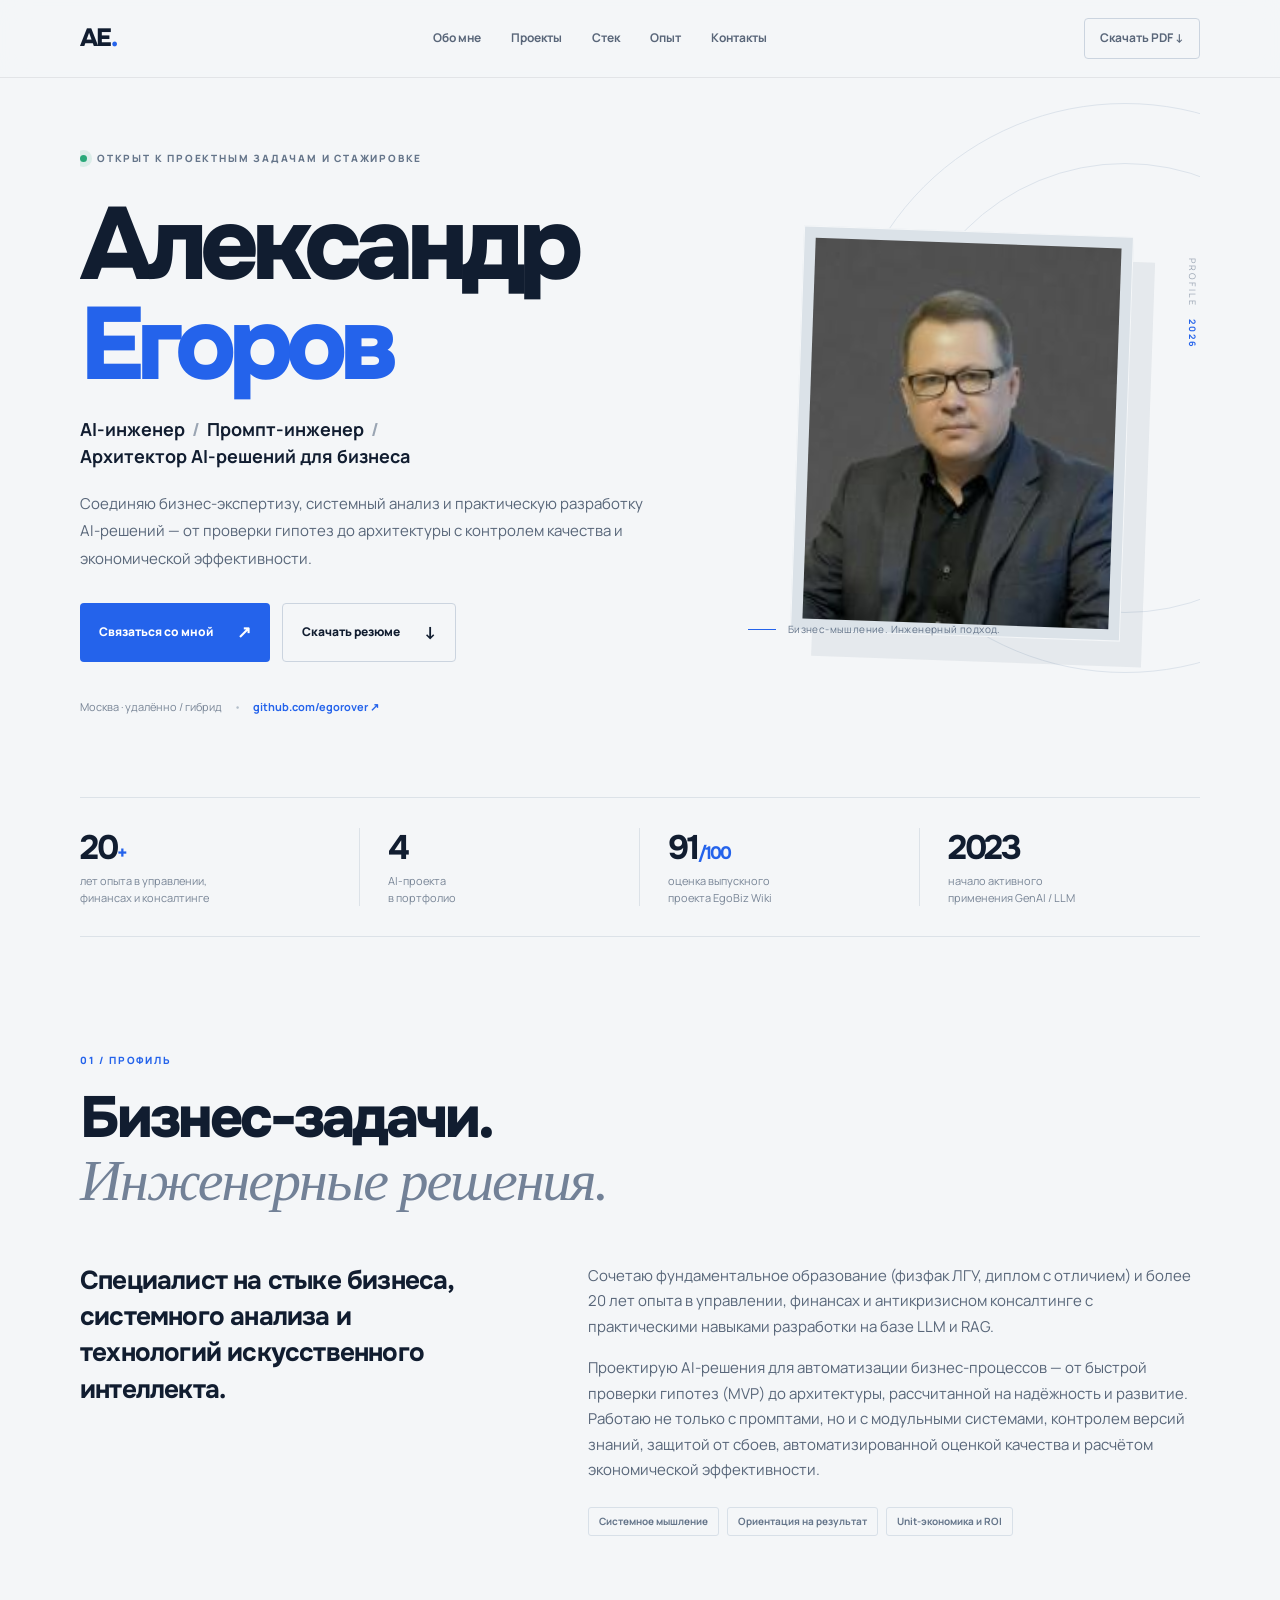
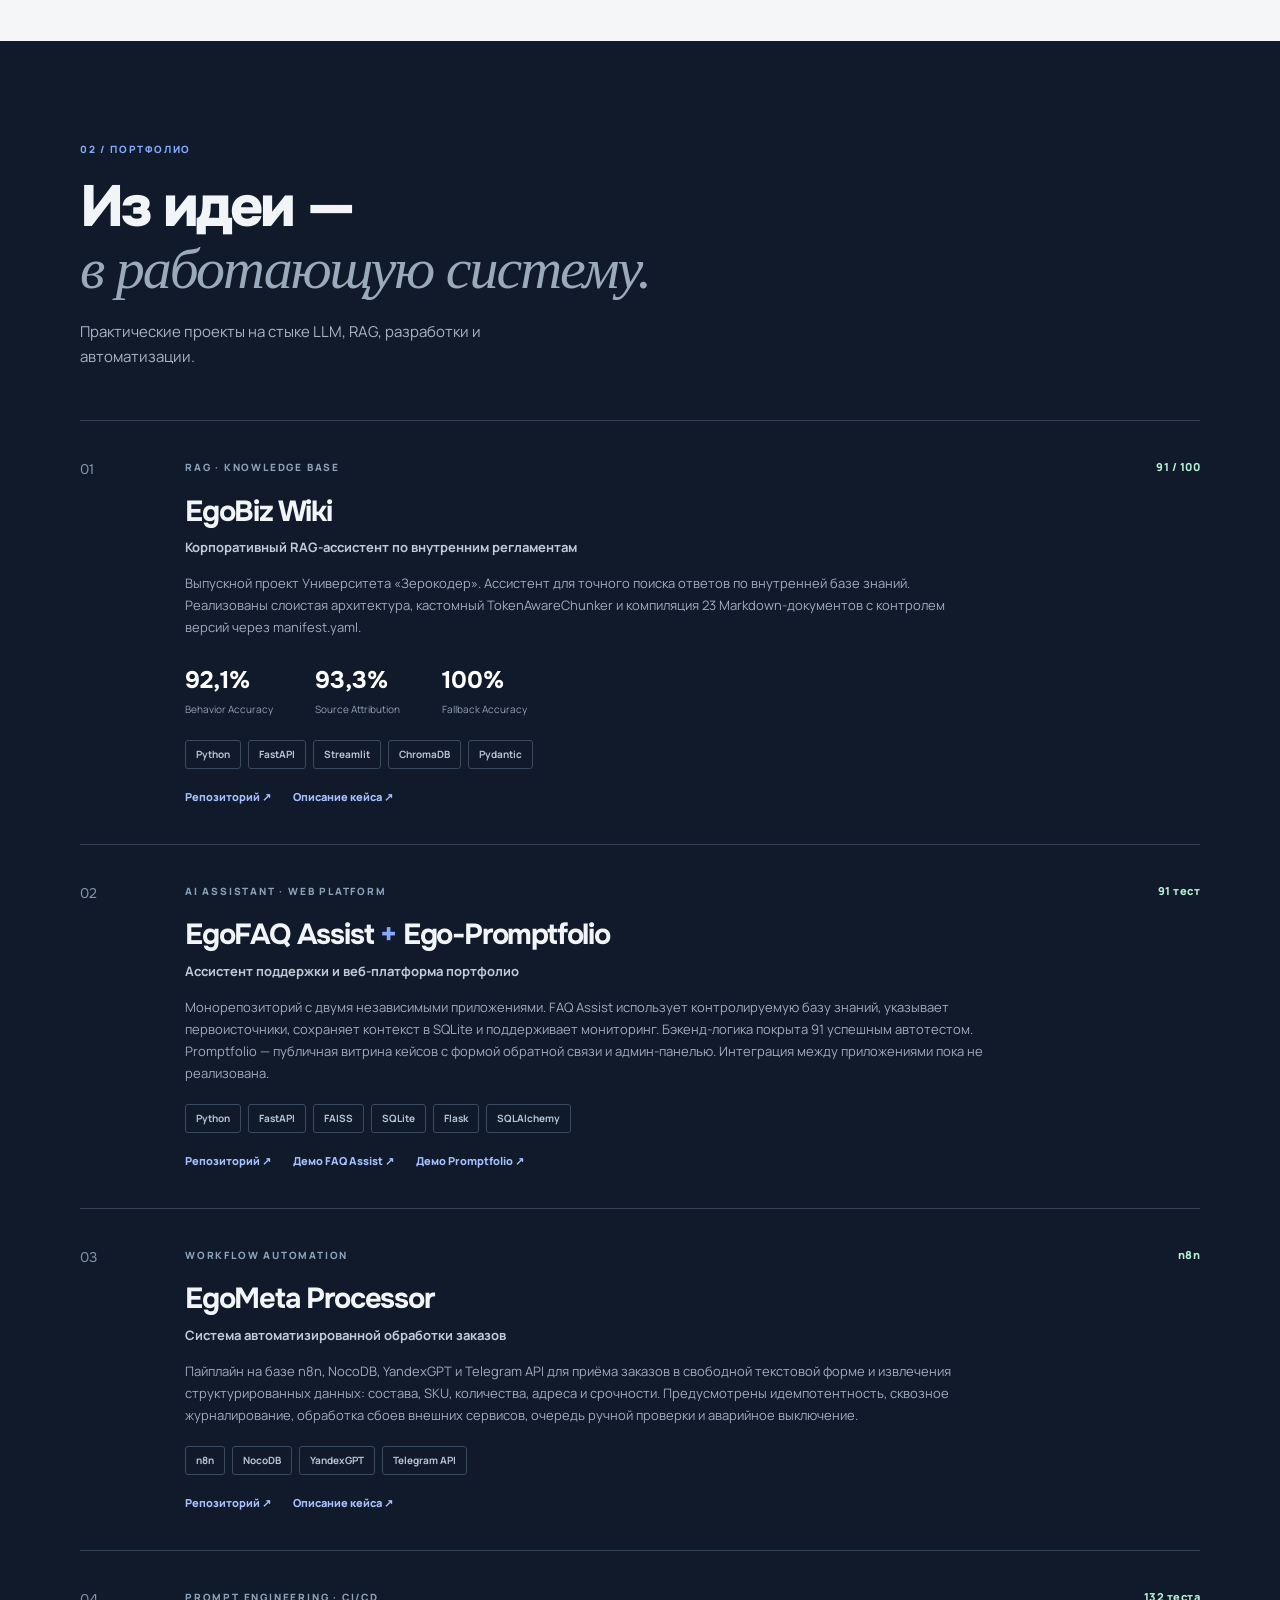
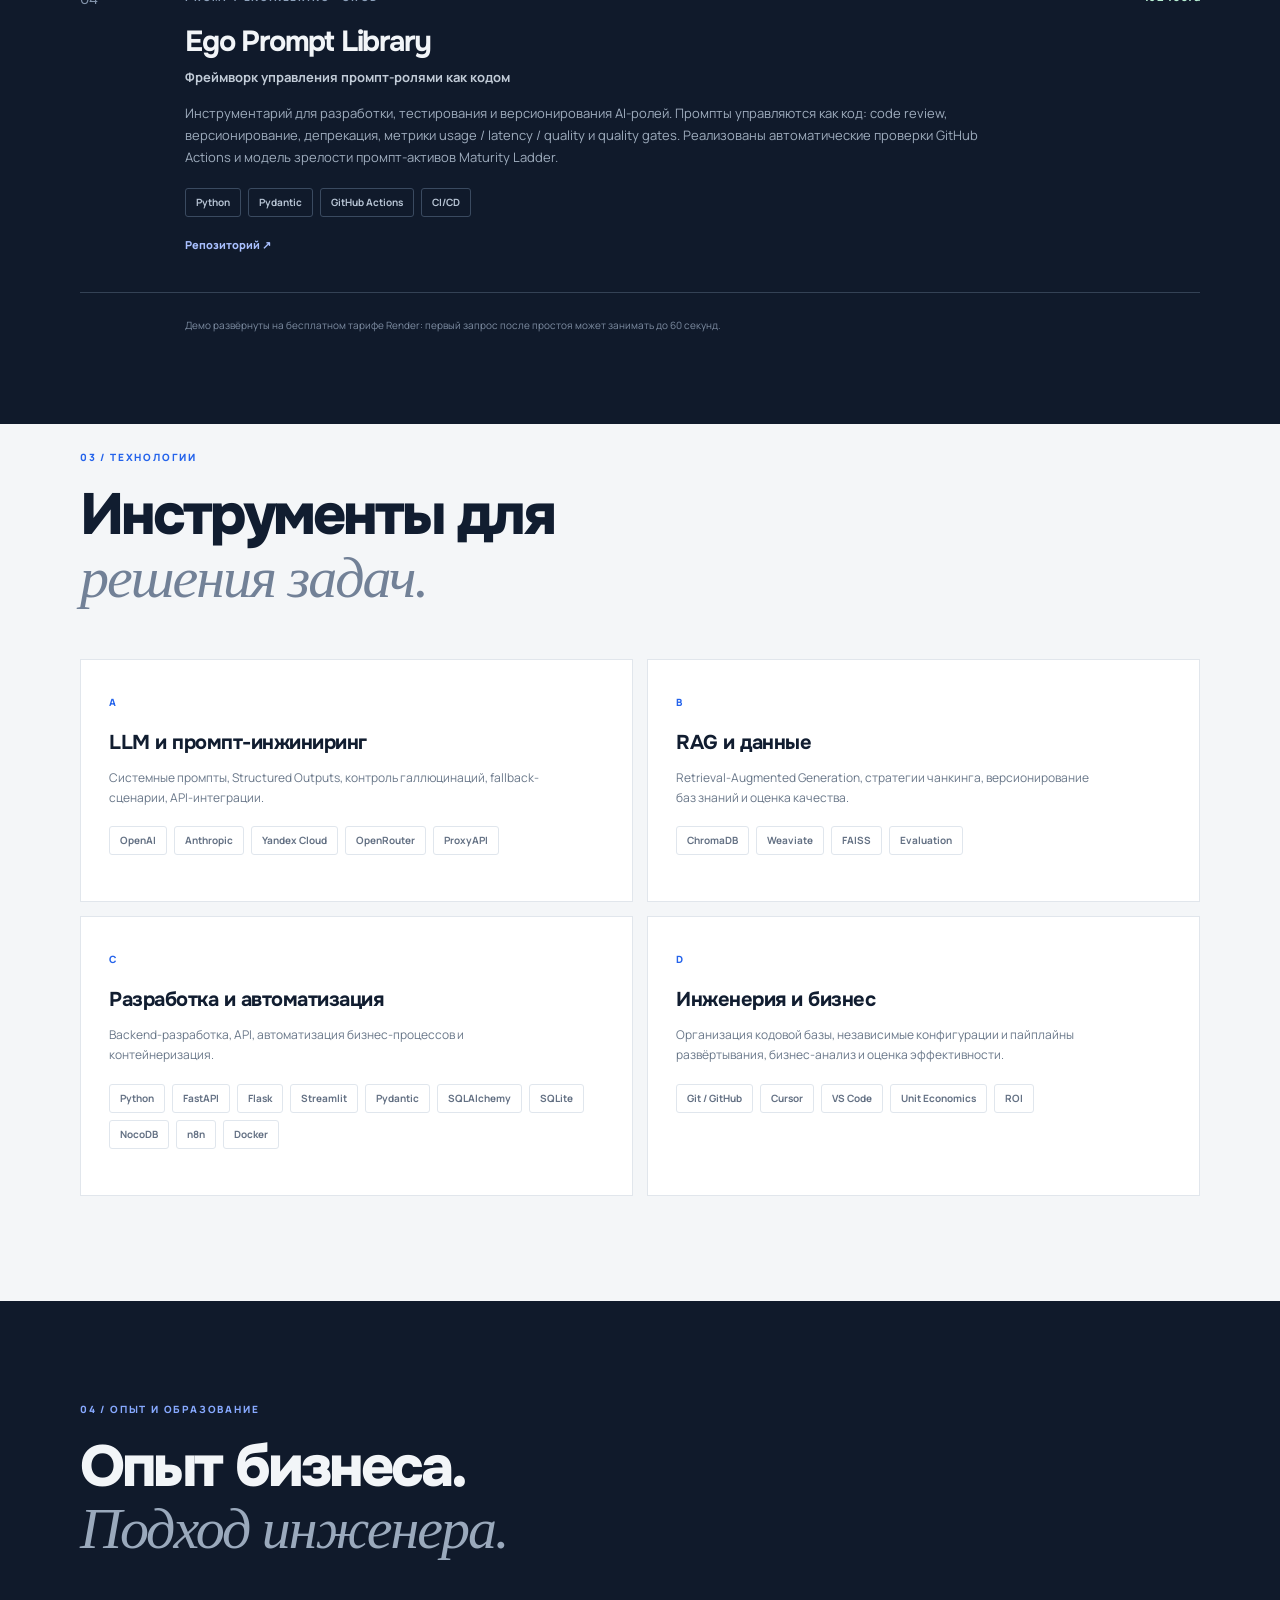
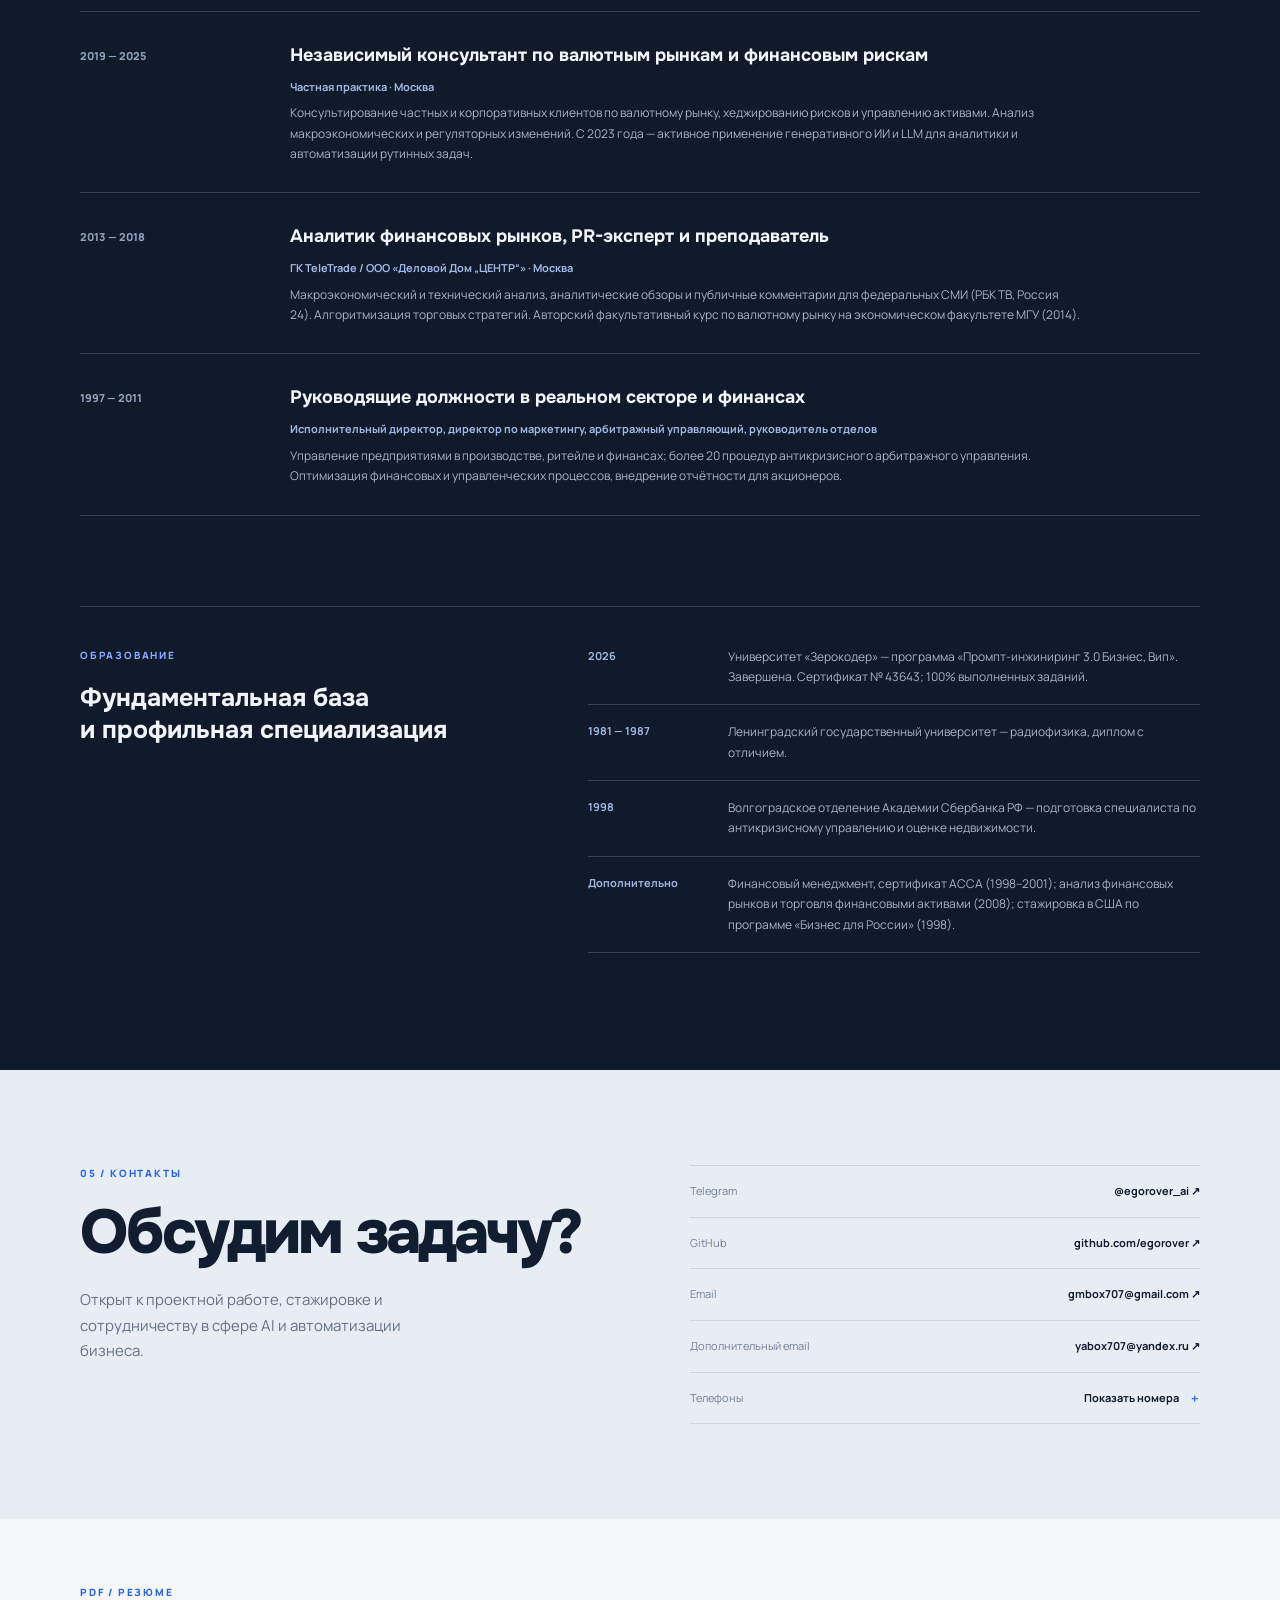
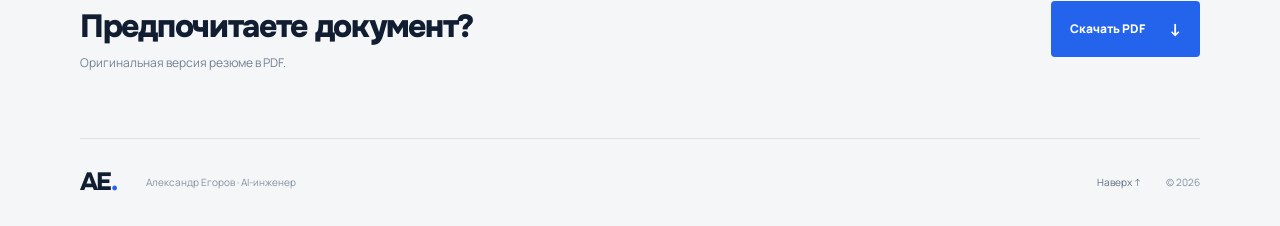
==== index.html @ 9dafd668 "Add personal resume website" ====
<!doctype html>
<html lang="ru">
<head>
  <meta charset="utf-8">
  <meta name="viewport" content="width=device-width, initial-scale=1">
  <meta name="theme-color" content="#101a2b">
  <meta name="description" content="Александр Егоров — AI-инженер, промпт-инженер и архитектор AI-решений для бизнеса. LLM, RAG, Python, автоматизация бизнес-процессов.">
  <meta property="og:type" content="website">
  <meta property="og:title" content="Александр Егоров — AI-инженер">
  <meta property="og:description" content="AI-инженерия на стыке бизнеса, системного анализа и технологий ИИ. Проекты, опыт, технологии и контакты.">
  <meta property="og:image" content="assets/portrait.jpg">
  <title>Александр Егоров — AI-инженер</title>
  <link rel="preconnect" href="https://fonts.googleapis.com">
  <link rel="preconnect" href="https://fonts.gstatic.com" crossorigin>
  <link href="https://fonts.googleapis.com/css2?family=Manrope:wght@400;500;600;700;800&family=Onest:wght@400;500;600;700;800&display=swap" rel="stylesheet">
  <link rel="stylesheet" href="styles.css">
</head>
<body>
  <header class="topbar">
    <a class="brand" href="#top" aria-label="На главную">AE<span>.</span></a>
    <nav aria-label="Основная навигация">
      <a href="#about">Обо мне</a><a href="#projects">Проекты</a><a href="#skills">Стек</a><a href="#experience">Опыт</a><a href="#contacts">Контакты</a>
    </nav>
    <a class="nav-cta" href="resume.pdf" download>Скачать PDF <span aria-hidden="true">↓</span></a>
  </header>

  <main id="top">
    <section class="hero section-wrap">
      <div class="hero-copy">
        <div class="eyebrow"><span class="status-dot"></span> Открыт к проектным задачам и стажировке</div>
        <h1>Александр<br><span>Егоров</span></h1>
        <p class="hero-role">AI-инженер <i>/</i> Промпт-инженер <i>/</i><br class="desktop-break"> Архитектор AI-решений для бизнеса</p>
        <p class="hero-intro">Соединяю бизнес-экспертизу, системный анализ и практическую разработку AI-решений — от проверки гипотез до архитектуры с контролем качества и экономической эффективности.</p>
        <div class="hero-actions">
          <a class="button button-primary" href="#contacts">Связаться со мной <span>↗</span></a>
          <a class="button button-ghost" href="resume.pdf" download>Скачать резюме <span>↓</span></a>
        </div>
        <div class="hero-meta"><span>Москва · удалённо / гибрид</span><span class="meta-sep">•</span><a href="https://github.com/egorover" target="_blank" rel="noopener noreferrer">github.com/egorover ↗</a></div>
      </div>
      <div class="hero-visual">
        <div class="portrait-frame"><img src="assets/portrait.jpg" alt="Фотография Александра Егорова"></div>
        <div class="portrait-caption"><span class="caption-line"></span><span>Бизнес-мышление. Инженерный подход.</span></div>
        <div class="visual-index">PROFILE <b>2026</b></div>
      </div>
      <div class="hero-orbit orbit-one"></div><div class="hero-orbit orbit-two"></div>
    </section>

    <section class="metrics section-wrap" aria-label="Ключевые факты">
      <div><strong>20<span>+</span></strong><small>лет опыта в управлении,<br>финансах и консалтинге</small></div>
      <div><strong>4</strong><small>AI-проекта<br>в портфолио</small></div>
      <div><strong>91<span>/100</span></strong><small>оценка выпускного<br>проекта EgoBiz Wiki</small></div>
      <div><strong>2023</strong><small>начало активного<br>применения GenAI / LLM</small></div>
    </section>

    <section class="content-section section-wrap" id="about">
      <div class="section-heading"><span class="section-kicker">01 / ПРОФИЛЬ</span><h2>Бизнес-задачи.<br><em>Инженерные решения.</em></h2></div>
      <div class="about-grid">
        <p class="about-lead">Специалист на стыке бизнеса, системного анализа и технологий искусственного интеллекта.</p>
        <div class="about-text">
          <p>Сочетаю фундаментальное образование (физфак ЛГУ, диплом с отличием) и более 20 лет опыта в управлении, финансах и антикризисном консалтинге с практическими навыками разработки на базе LLM и RAG.</p>
          <p>Проектирую AI-решения для автоматизации бизнес-процессов — от быстрой проверки гипотез (MVP) до архитектуры, рассчитанной на надёжность и развитие. Работаю не только с промптами, но и с модульными системами, контролем версий знаний, защитой от сбоев, автоматизированной оценкой качества и расчётом экономической эффективности.</p>
          <div class="about-tags"><span>Системное мышление</span><span>Ориентация на результат</span><span>Unit-экономика и ROI</span></div>
        </div>
      </div>
    </section>

    <section class="content-section projects-section" id="projects">
      <div class="section-wrap">
        <div class="section-heading"><span class="section-kicker">02 / ПОРТФОЛИО</span><h2>Из идеи —<br><em>в работающую систему.</em></h2><p class="heading-note">Практические проекты на стыке LLM, RAG, разработки и автоматизации.</p></div>
        <div class="project-list">
          <article class="project-card">
            <div class="project-number">01</div><div class="project-main">
              <div class="project-topline"><span class="project-type">RAG · KNOWLEDGE BASE</span><span class="project-score">91 / 100</span></div>
              <h3>EgoBiz Wiki</h3><p class="project-subtitle">Корпоративный RAG-ассистент по внутренним регламентам</p>
              <p>Выпускной проект Университета «Зерокодер». Ассистент для точного поиска ответов по внутренней базе знаний. Реализованы слоистая архитектура, кастомный TokenAwareChunker и компиляция 23 Markdown-документов с контролем версий через manifest.yaml.</p>
              <div class="project-results"><div><b>92,1%</b><small>Behavior Accuracy</small></div><div><b>93,3%</b><small>Source Attribution</small></div><div><b>100%</b><small>Fallback Accuracy</small></div></div>
              <div class="chips"><span>Python</span><span>FastAPI</span><span>Streamlit</span><span>ChromaDB</span><span>Pydantic</span></div>
              <div class="project-links"><a href="https://github.com/egorover/ego-biz-wiki" target="_blank" rel="noopener noreferrer">Репозиторий ↗</a><a href="https://ego-promptfolio.onrender.com/cases/ego-biz-wiki" target="_blank" rel="noopener noreferrer">Описание кейса ↗</a></div>
            </div>
          </article>

          <article class="project-card">
            <div class="project-number">02</div><div class="project-main">
              <div class="project-topline"><span class="project-type">AI ASSISTANT · WEB PLATFORM</span><span class="project-score">91 тест</span></div>
              <h3>EgoFAQ Assist <span class="plus">+</span> Ego-Promptfolio</h3><p class="project-subtitle">Ассистент поддержки и веб-платформа портфолио</p>
              <p>Монорепозиторий с двумя независимыми приложениями. FAQ Assist использует контролируемую базу знаний, указывает первоисточники, сохраняет контекст в SQLite и поддерживает мониторинг. Бэкенд-логика покрыта 91 успешным автотестом. Promptfolio — публичная витрина кейсов с формой обратной связи и админ-панелью. Интеграция между приложениями пока не реализована.</p>
              <div class="chips"><span>Python</span><span>FastAPI</span><span>FAISS</span><span>SQLite</span><span>Flask</span><span>SQLAlchemy</span></div>
              <div class="project-links"><a href="https://github.com/egorover/ego-faq-assist" target="_blank" rel="noopener noreferrer">Репозиторий ↗</a><a href="https://ego-faq-assist.onrender.com" target="_blank" rel="noopener noreferrer">Демо FAQ Assist ↗</a><a href="https://ego-promptfolio.onrender.com" target="_blank" rel="noopener noreferrer">Демо Promptfolio ↗</a></div>
            </div>
          </article>

          <article class="project-card">
            <div class="project-number">03</div><div class="project-main">
              <div class="project-topline"><span class="project-type">WORKFLOW AUTOMATION</span><span class="project-score">n8n</span></div>
              <h3>EgoMeta Processor</h3><p class="project-subtitle">Система автоматизированной обработки заказов</p>
              <p>Пайплайн на базе n8n, NocoDB, YandexGPT и Telegram API для приёма заказов в свободной текстовой форме и извлечения структурированных данных: состава, SKU, количества, адреса и срочности. Предусмотрены идемпотентность, сквозное журналирование, обработка сбоев внешних сервисов, очередь ручной проверки и аварийное выключение.</p>
              <div class="chips"><span>n8n</span><span>NocoDB</span><span>YandexGPT</span><span>Telegram API</span></div>
              <div class="project-links"><a href="https://github.com/egorover/ego-meta-processor" target="_blank" rel="noopener noreferrer">Репозиторий ↗</a><a href="https://ego-promptfolio.onrender.com/cases/ego-meta-processor" target="_blank" rel="noopener noreferrer">Описание кейса ↗</a></div>
            </div>
          </article>

          <article class="project-card">
            <div class="project-number">04</div><div class="project-main">
              <div class="project-topline"><span class="project-type">PROMPT ENGINEERING · CI/CD</span><span class="project-score">132 теста</span></div>
              <h3>Ego Prompt Library</h3><p class="project-subtitle">Фреймворк управления промпт-ролями как кодом</p>
              <p>Инструментарий для разработки, тестирования и версионирования AI-ролей. Промпты управляются как код: code review, версионирование, депрекация, метрики usage / latency / quality и quality gates. Реализованы автоматические проверки GitHub Actions и модель зрелости промпт-активов Maturity Ladder.</p>
              <div class="chips"><span>Python</span><span>Pydantic</span><span>GitHub Actions</span><span>CI/CD</span></div>
              <div class="project-links"><a href="https://github.com/egorover/ego-prompt-library" target="_blank" rel="noopener noreferrer">Репозиторий ↗</a></div>
            </div>
          </article>
        </div>
        <p class="project-footnote">Демо развёрнуты на бесплатном тарифе Render: первый запрос после простоя может занимать до 60 секунд.</p>
      </div>
    </section>

    <section class="content-section section-wrap" id="skills">
      <div class="section-heading"><span class="section-kicker">03 / ТЕХНОЛОГИИ</span><h2>Инструменты для<br><em>решения задач.</em></h2></div>
      <div class="skills-grid">
        <div class="skill-card"><span class="skill-index">A</span><h3>LLM и промпт-инжиниринг</h3><p>Системные промпты, Structured Outputs, контроль галлюцинаций, fallback-сценарии, API-интеграции.</p><div class="chips"><span>OpenAI</span><span>Anthropic</span><span>Yandex Cloud</span><span>OpenRouter</span><span>ProxyAPI</span></div></div>
        <div class="skill-card"><span class="skill-index">B</span><h3>RAG и данные</h3><p>Retrieval-Augmented Generation, стратегии чанкинга, версионирование баз знаний и оценка качества.</p><div class="chips"><span>ChromaDB</span><span>Weaviate</span><span>FAISS</span><span>Evaluation</span></div></div>
        <div class="skill-card"><span class="skill-index">C</span><h3>Разработка и автоматизация</h3><p>Backend-разработка, API, автоматизация бизнес-процессов и контейнеризация.</p><div class="chips"><span>Python</span><span>FastAPI</span><span>Flask</span><span>Streamlit</span><span>Pydantic</span><span>SQLAlchemy</span><span>SQLite</span><span>NocoDB</span><span>n8n</span><span>Docker</span></div></div>
        <div class="skill-card"><span class="skill-index">D</span><h3>Инженерия и бизнес</h3><p>Организация кодовой базы, независимые конфигурации и пайплайны развёртывания, бизнес-анализ и оценка эффективности.</p><div class="chips"><span>Git / GitHub</span><span>Cursor</span><span>VS Code</span><span>Unit Economics</span><span>ROI</span></div></div>
      </div>
    </section>

    <section class="content-section experience-section" id="experience">
      <div class="section-wrap">
        <div class="section-heading"><span class="section-kicker">04 / ОПЫТ И ОБРАЗОВАНИЕ</span><h2>Опыт бизнеса.<br><em>Подход инженера.</em></h2></div>
        <div class="timeline">
          <article class="timeline-item"><div class="timeline-date">2019 — 2025</div><div><h3>Независимый консультант по валютным рынкам и финансовым рискам</h3><p class="timeline-org">Частная практика · Москва</p><p>Консультирование частных и корпоративных клиентов по валютному рынку, хеджированию рисков и управлению активами. Анализ макроэкономических и регуляторных изменений. С 2023 года — активное применение генеративного ИИ и LLM для аналитики и автоматизации рутинных задач.</p></div></article>
          <article class="timeline-item"><div class="timeline-date">2013 — 2018</div><div><h3>Аналитик финансовых рынков, PR-эксперт и преподаватель</h3><p class="timeline-org">ГК TeleTrade / ООО «Деловой Дом „ЦЕНТР“» · Москва</p><p>Макроэкономический и технический анализ, аналитические обзоры и публичные комментарии для федеральных СМИ (РБК ТВ, Россия 24). Алгоритмизация торговых стратегий. Авторский факультативный курс по валютному рынку на экономическом факультете МГУ (2014).</p></div></article>
          <article class="timeline-item"><div class="timeline-date">1997 — 2011</div><div><h3>Руководящие должности в реальном секторе и финансах</h3><p class="timeline-org">Исполнительный директор, директор по маркетингу, арбитражный управляющий, руководитель отделов</p><p>Управление предприятиями в производстве, ритейле и финансах; более 20 процедур антикризисного арбитражного управления. Оптимизация финансовых и управленческих процессов, внедрение отчётности для акционеров.</p></div></article>
        </div>
        <div class="education">
          <div><span class="section-kicker">ОБРАЗОВАНИЕ</span><h3>Фундаментальная база<br>и профильная специализация</h3></div>
          <div class="education-list">
            <div><b>2026</b><p>Университет «Зерокодер» — программа «Промпт-инжиниринг 3.0 Бизнес, Вип». Завершена. Сертификат № 43643; 100% выполненных заданий.</p></div>
            <div><b>1981 — 1987</b><p>Ленинградский государственный университет — радиофизика, диплом с отличием.</p></div>
            <div><b>1998</b><p>Волгоградское отделение Академии Сбербанка РФ — подготовка специалиста по антикризисному управлению и оценке недвижимости.</p></div>
            <div><b>Дополнительно</b><p>Финансовый менеджмент, сертификат ACCA (1998–2001); анализ финансовых рынков и торговля финансовыми активами (2008); стажировка в США по программе «Бизнес для России» (1998).</p></div>
          </div>
        </div>
      </div>
    </section>

    <section class="contact-section" id="contacts">
      <div class="section-wrap contact-inner">
        <div><span class="section-kicker">05 / КОНТАКТЫ</span><h2>Обсудим задачу?</h2><p>Открыт к проектной работе, стажировке и сотрудничеству в сфере AI и автоматизации бизнеса.</p></div>
        <div class="contact-links">
          <a href="https://t.me/egorover_ai" target="_blank" rel="noopener noreferrer"><span>Telegram</span><b>@egorover_ai ↗</b></a>
          <a href="https://github.com/egorover" target="_blank" rel="noopener noreferrer"><span>GitHub</span><b>github.com/egorover ↗</b></a>
          <a href="mailto:gmbox707@gmail.com"><span>Email</span><b>gmbox707@gmail.com ↗</b></a>
          <a href="mailto:yabox707@yandex.ru"><span>Дополнительный email</span><b>yabox707@yandex.ru ↗</b></a>
          <details class="phone-details"><summary><span>Телефоны</span><b>Показать номера <i>＋</i></b></summary><div class="phone-numbers"><a href="tel:+79259890223">+7 (925) 989-0223</a><a href="tel:+79269890223">+7 (926) 989-0223</a></div></details>
        </div>
      </div>
    </section>

    <section class="download-band section-wrap">
      <div><span class="section-kicker">PDF / РЕЗЮМЕ</span><h2>Предпочитаете документ?</h2><p>Оригинальная версия резюме в PDF.</p></div>
      <a class="button button-primary" href="resume.pdf" download>Скачать PDF <span>↓</span></a>
    </section>
  </main>

  <footer class="footer section-wrap"><a class="brand" href="#top">AE<span>.</span></a><span>Александр Егоров · AI-инженер</span><a href="#top">Наверх ↑</a><small>© 2026</small></footer>
</body>
</html>
---- styles.css ----
@import url('https://fonts.googleapis.com/css2?family=Manrope:wght@400;500;600;700;800&family=Onest:wght@400;500;600;700;800&display=swap');
:root{--bg:#f4f6f8;--ink:#111d30;--muted:#647184;--line:#dce2e8;--blue:#2463eb;--navy:#101a2b;--white:#fff;--mint:#b8f0d4;--serif:Georgia,serif}
*{box-sizing:border-box}html{scroll-behavior:smooth;scroll-padding-top:90px}body{margin:0;background:var(--bg);color:var(--ink);font-family:Manrope,Arial,sans-serif;font-size:15px;line-height:1.7}a{color:inherit;text-decoration:none}.section-wrap{width:min(1120px,calc(100% - 64px));margin-inline:auto}
.topbar{height:78px;padding:0 max(32px,calc((100vw - 1120px)/2));display:flex;align-items:center;justify-content:space-between;background:rgba(244,246,248,.92);backdrop-filter:blur(14px);position:sticky;top:0;z-index:10;border-bottom:1px solid rgba(17,29,48,.08)}.brand{font-family:Onest,sans-serif;font-weight:800;font-size:25px;letter-spacing:-2px}.brand span{color:var(--blue)}nav{display:flex;gap:30px}nav a,.nav-cta{font-size:12px;font-weight:700;color:#596679}nav a:hover,.nav-cta:hover{color:var(--blue)}.nav-cta{border:1px solid #cbd4df;padding:9px 15px;border-radius:4px}
.hero{min-height:625px;display:grid;grid-template-columns:1.15fr .85fr;align-items:center;position:relative;overflow:hidden;padding-block:72px 80px}.hero-copy{position:relative;z-index:2}.eyebrow,.section-kicker,.project-type{font-size:10px;letter-spacing:1.8px;font-weight:800;color:#65758a}.eyebrow{display:flex;align-items:center;gap:10px;text-transform:uppercase}.status-dot{width:7px;height:7px;background:#28a879;border-radius:50%;box-shadow:0 0 0 5px rgba(40,168,121,.12)}h1{font-family:Onest,sans-serif;font-size:clamp(62px,8vw,104px);line-height:.98;letter-spacing:-7px;margin:28px 0 20px;font-weight:800}h1 span{color:var(--blue)}.hero-role{font-size:18px;font-weight:700;line-height:1.5;margin:0 0 20px}.hero-role i{font-style:normal;color:#9aa5b3;padding-inline:3px}.hero-intro{max-width:570px;color:#586679;font-size:15px;line-height:1.85}.hero-actions{display:flex;gap:12px;margin-top:30px}.button{display:inline-flex;align-items:center;justify-content:center;gap:24px;padding:14px 19px;font-size:12px;font-weight:800;border-radius:4px;transition:.2s}.button span{font-size:17px}.button-primary{background:var(--blue);color:#fff}.button-primary:hover{background:#174ecb;transform:translateY(-2px)}.button-ghost{border:1px solid #cbd4df}.button-ghost:hover{border-color:var(--blue);color:var(--blue)}.hero-meta{display:flex;gap:12px;align-items:center;margin-top:36px;color:#788596;font-size:11px}.hero-meta a{color:var(--blue);font-weight:700}.meta-sep{color:#b2bdc9}
.hero-visual{position:relative;display:flex;justify-content:center;align-items:center;min-height:440px}.portrait-frame{width:min(330px,75%);height:405px;background:#dbe2e8;padding:12px;position:relative;z-index:1;transform:rotate(2deg);box-shadow:22px 25px 0 rgba(28,55,90,.07)}.portrait-frame:before{content:"";position:absolute;inset:0;border:1px solid rgba(255,255,255,.7);pointer-events:none}.portrait-frame img{width:100%;height:100%;object-fit:cover;object-position:center 35%;filter:saturate(.82)}.portrait-caption{position:absolute;bottom:15px;left:5%;display:flex;align-items:center;gap:12px;color:#65758a;font-size:10px;letter-spacing:.4px;z-index:2}.caption-line{width:28px;height:1px;background:var(--blue)}.visual-index{position:absolute;right:0;top:45px;writing-mode:vertical-rl;font-size:9px;letter-spacing:2px;color:#9aa5b3}.visual-index b{color:var(--blue);margin-top:8px}.hero-orbit{position:absolute;border:1px solid #dce3eb;border-radius:50%;pointer-events:none}.orbit-one{width:570px;height:570px;right:-210px;top:25px}.orbit-two{width:450px;height:450px;right:-150px;top:85px}
.metrics{display:grid;grid-template-columns:repeat(4,1fr);border-top:1px solid var(--line);border-bottom:1px solid var(--line);padding:30px 0;margin-bottom:90px}.metrics>div{padding:0 28px;border-right:1px solid var(--line);display:flex;flex-direction:column;gap:5px}.metrics>div:first-child{padding-left:0}.metrics>div:last-child{border:0}.metrics strong{font-family:Onest,sans-serif;font-size:34px;line-height:1.2;letter-spacing:-2px}.metrics strong span{font-size:18px;color:var(--blue)}.metrics small{font-size:11px;color:#788596;line-height:1.5}
.content-section{padding:25px 0 105px}.section-heading{margin-bottom:50px}.section-kicker{display:block;color:var(--blue);margin-bottom:18px}.section-heading h2,.contact-inner h2,.download-band h2{font-family:Onest,sans-serif;font-size:clamp(36px,5vw,58px);line-height:1.08;letter-spacing:-3px;margin:0;font-weight:800}.section-heading h2 em{font-family:var(--serif);font-weight:400;color:#728197;letter-spacing:-2px}.about-grid{display:grid;grid-template-columns:.8fr 1.2fr;gap:100px}.about-lead{font-family:Onest,sans-serif;font-size:26px;line-height:1.4;letter-spacing:-.8px;margin:0;font-weight:700}.about-text{color:#586679}.about-text p{margin:0 0 16px}.about-tags{display:flex;flex-wrap:wrap;gap:8px;margin-top:24px}.about-tags span,.chips span{border:1px solid #d8e0e8;padding:5px 10px;border-radius:3px;font-size:10px;font-weight:700;color:#65758a}
.projects-section,.experience-section{background:var(--navy);color:#f2f5f8}.projects-section{padding:100px 0 90px}.projects-section .section-kicker,.experience-section .section-kicker{color:#87a9ff}.projects-section .section-heading h2 em,.experience-section .section-heading h2 em{color:#9aa9bc}.heading-note{color:#a8b4c3;max-width:420px;margin-top:18px}.project-list{border-top:1px solid #344255}.project-card{display:grid;grid-template-columns:75px 1fr;gap:30px;padding:37px 0;border-bottom:1px solid #344255}.project-number{font-family:Onest,sans-serif;font-size:14px;color:#8293aa}.project-topline{display:flex;justify-content:space-between;align-items:center;gap:15px}.project-type{color:#8da1bb}.project-score{font-size:11px;color:var(--mint);font-weight:800;letter-spacing:.5px}.project-card h3{font-family:Onest,sans-serif;font-size:29px;letter-spacing:-1.2px;margin:10px 0 0}.plus{color:#86a9ff}.project-subtitle{color:#c1cbd7!important;font-weight:700;margin:0 0 14px!important}.project-main>p{color:#9eacbd;max-width:800px;font-size:13px;margin:0 0 20px}.project-results{display:flex;gap:42px;margin:22px 0}.project-results div{display:flex;flex-direction:column}.project-results b{font-family:Onest,sans-serif;font-size:24px;color:#fff}.project-results small{font-size:10px;color:#91a0b3}.chips{display:flex;flex-wrap:wrap;gap:7px;margin:18px 0}.chips span{border-color:#3a4a60;color:#b7c4d4}.project-links{display:flex;flex-wrap:wrap;gap:22px;margin-top:19px}.project-links a{font-size:11px;color:#a9c0ff;font-weight:800}.project-links a:hover{color:#fff}.project-footnote{font-size:10px;color:#7e8da2;margin:24px 0 0 105px}
.skills-grid{display:grid;grid-template-columns:repeat(2,1fr);gap:14px}.skill-card{background:#fff;border:1px solid #e1e6ec;padding:28px;min-height:220px;position:relative}.skill-index{font-size:10px;font-weight:800;color:var(--blue);letter-spacing:1px}.skill-card h3{font-family:Onest,sans-serif;font-size:20px;margin:12px 0 8px;letter-spacing:-.5px}.skill-card p{font-size:12px;color:#697789;max-width:430px;margin:0}.skill-card .chips span{border-color:#e0e6ed;color:#647184}
.experience-section{padding:100px 0}.timeline{border-top:1px solid #344255}.timeline-item{display:grid;grid-template-columns:170px 1fr;gap:40px;padding:28px 0;border-bottom:1px solid #344255}.timeline-date{font-size:11px;color:#8da1bb;font-weight:800;padding-top:7px}.timeline-item h3{font-family:Onest,sans-serif;font-size:18px;margin:0 0 3px}.timeline-org{color:#9fb7e6!important;font-size:11px!important;font-weight:700}.timeline-item p{font-size:12px;color:#a8b4c3;margin:7px 0 0;max-width:790px}.education{display:grid;grid-template-columns:.8fr 1.2fr;gap:100px;margin-top:90px;padding-top:40px;border-top:1px solid #344255}.education h3{font-family:Onest,sans-serif;font-size:25px;line-height:1.3;margin:0}.education-list>div{display:grid;grid-template-columns:120px 1fr;gap:20px;padding:0 0 17px;margin-bottom:17px;border-bottom:1px solid #344255}.education-list b{font-size:11px;color:#9fb7e6}.education-list p{font-size:12px;color:#a8b4c3;margin:0}
.contact-section{background:#e8edf3;padding:95px 0}.contact-inner{display:grid;grid-template-columns:1fr 1fr;gap:100px}.contact-inner h2{font-size:clamp(40px,5vw,62px)}.contact-inner>div:first-child>p{color:#647184;max-width:380px;margin-top:20px}.contact-links{border-top:1px solid #cbd4df}.contact-links>a,.phone-details summary{display:flex;justify-content:space-between;gap:20px;padding:16px 0;border-bottom:1px solid #cbd4df;font-size:11px}.contact-links>a span,.phone-details summary span{color:#728095}.contact-links>a b,.phone-details summary b{font-size:11px}.contact-links>a:hover b{color:var(--blue)}.phone-details summary{cursor:pointer;list-style:none}.phone-details summary::-webkit-details-marker{display:none}.phone-details summary i{font-style:normal;color:var(--blue);margin-left:8px}.phone-numbers{display:flex;gap:24px;padding:12px 0;border-bottom:1px solid #cbd4df}.phone-numbers a{font-size:12px;font-weight:700;color:var(--blue)}
.download-band{display:flex;align-items:center;justify-content:space-between;padding-block:65px}.download-band h2{font-size:32px;letter-spacing:-1.3px}.download-band p{font-size:12px;color:#728095;margin:8px 0 0}.download-band .section-kicker{margin-bottom:9px}
.footer{border-top:1px solid var(--line);display:flex;align-items:center;gap:25px;padding-block:22px;color:#8490a0;font-size:10px}.footer .brand{color:var(--ink);margin-right:5px}.footer>a:last-of-type{margin-left:auto;color:#5f6d80}.footer small{font-size:10px}
@media(max-width:800px){.section-wrap{width:min(100% - 40px,620px)}.topbar{height:66px;padding-inline:20px}nav{gap:14px}nav a{font-size:10px}.nav-cta{font-size:10px;padding:7px 10px}.hero{grid-template-columns:1fr .7fr;min-height:560px;padding-block:55px}.portrait-frame{height:300px;width:85%}.hero-visual{min-height:360px}.hero-meta{flex-wrap:wrap}.about-grid,.education{gap:40px}.metrics>div{padding-inline:16px}.metrics strong{font-size:29px}.contact-inner{gap:40px}}
@media(max-width:600px){body{font-size:14px}.section-wrap{width:calc(100% - 36px)}.topbar{padding-inline:18px}.topbar nav{display:none}.nav-cta{margin-left:auto}.hero{display:flex;flex-direction:column-reverse;align-items:stretch;padding-block:30px 55px;gap:28px}.hero-visual{min-height:260px;justify-content:flex-start;padding-left:12%}.portrait-frame{height:245px;width:205px}.portrait-caption{bottom:0;left:12%}.visual-index{right:12%;top:15px}.hero-orbit{right:-360px;top:-50px}.hero-copy h1{font-size:68px;letter-spacing:-5px;margin:20px 0}.hero-role{font-size:15px}.hero-intro{font-size:13px}.hero-actions{flex-wrap:wrap}.button{padding:12px 14px;gap:15px}.hero-meta{font-size:10px;margin-top:25px}.metrics{grid-template-columns:repeat(2,1fr);row-gap:24px;margin-bottom:65px;padding:24px 0}.metrics>div{padding-inline:14px;border-right:0}.metrics>div:nth-child(odd){padding-left:0;border-right:1px solid var(--line)}.metrics>div:nth-child(even){padding-left:20px}.metrics strong{font-size:30px}.content-section{padding-bottom:70px}.section-heading{margin-bottom:35px}.section-heading h2{font-size:42px;letter-spacing:-2px}.about-grid,.contact-inner,.education{grid-template-columns:1fr;gap:25px}.about-lead{font-size:22px}.projects-section,.experience-section{padding:70px 0}.project-card{grid-template-columns:32px 1fr;gap:12px;padding:28px 0}.project-card h3{font-size:24px}.project-results{gap:18px}.project-results b{font-size:20px}.project-results small{font-size:9px}.project-footnote{margin-left:44px}.skills-grid{grid-template-columns:1fr}.skill-card{min-height:0;padding:22px}.timeline-item{grid-template-columns:1fr;gap:8px;padding:22px 0}.timeline-date{padding:0}.education{margin-top:60px;padding-top:30px}.education-list>div{grid-template-columns:90px 1fr;gap:12px}.contact-section{padding:70px 0}.contact-inner h2{font-size:44px}.contact-links>a,.phone-details summary{font-size:10px}.contact-links>a b,.phone-details summary b{font-size:10px}.phone-numbers{flex-direction:column;gap:8px}.download-band{padding-block:45px;align-items:flex-start;gap:25px;flex-direction:column}.download-band h2{font-size:28px}.footer{flex-wrap:wrap;gap:14px}.footer span{flex:1}.footer>a:last-of-type{margin-left:0}}
@media(prefers-reduced-motion:reduce){html{scroll-behavior:auto}*,*:before,*:after{transition:none!important}}
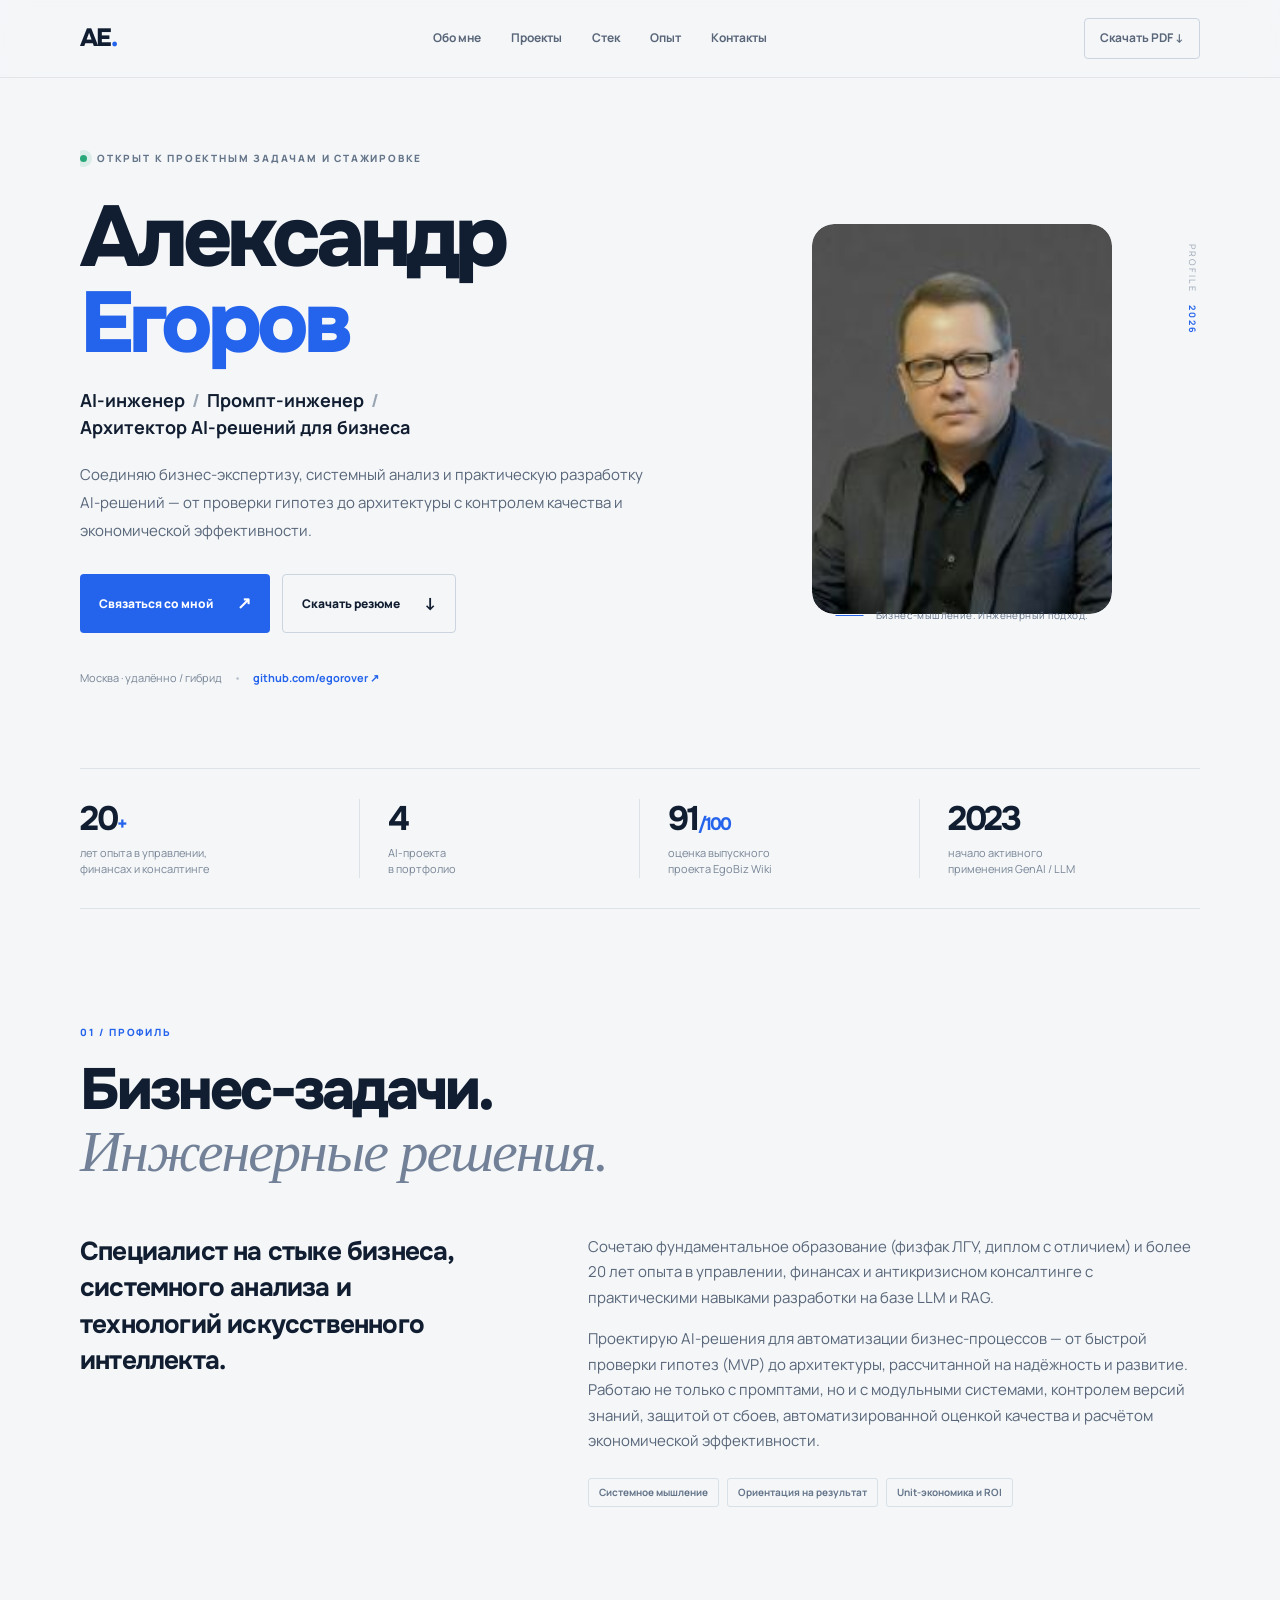
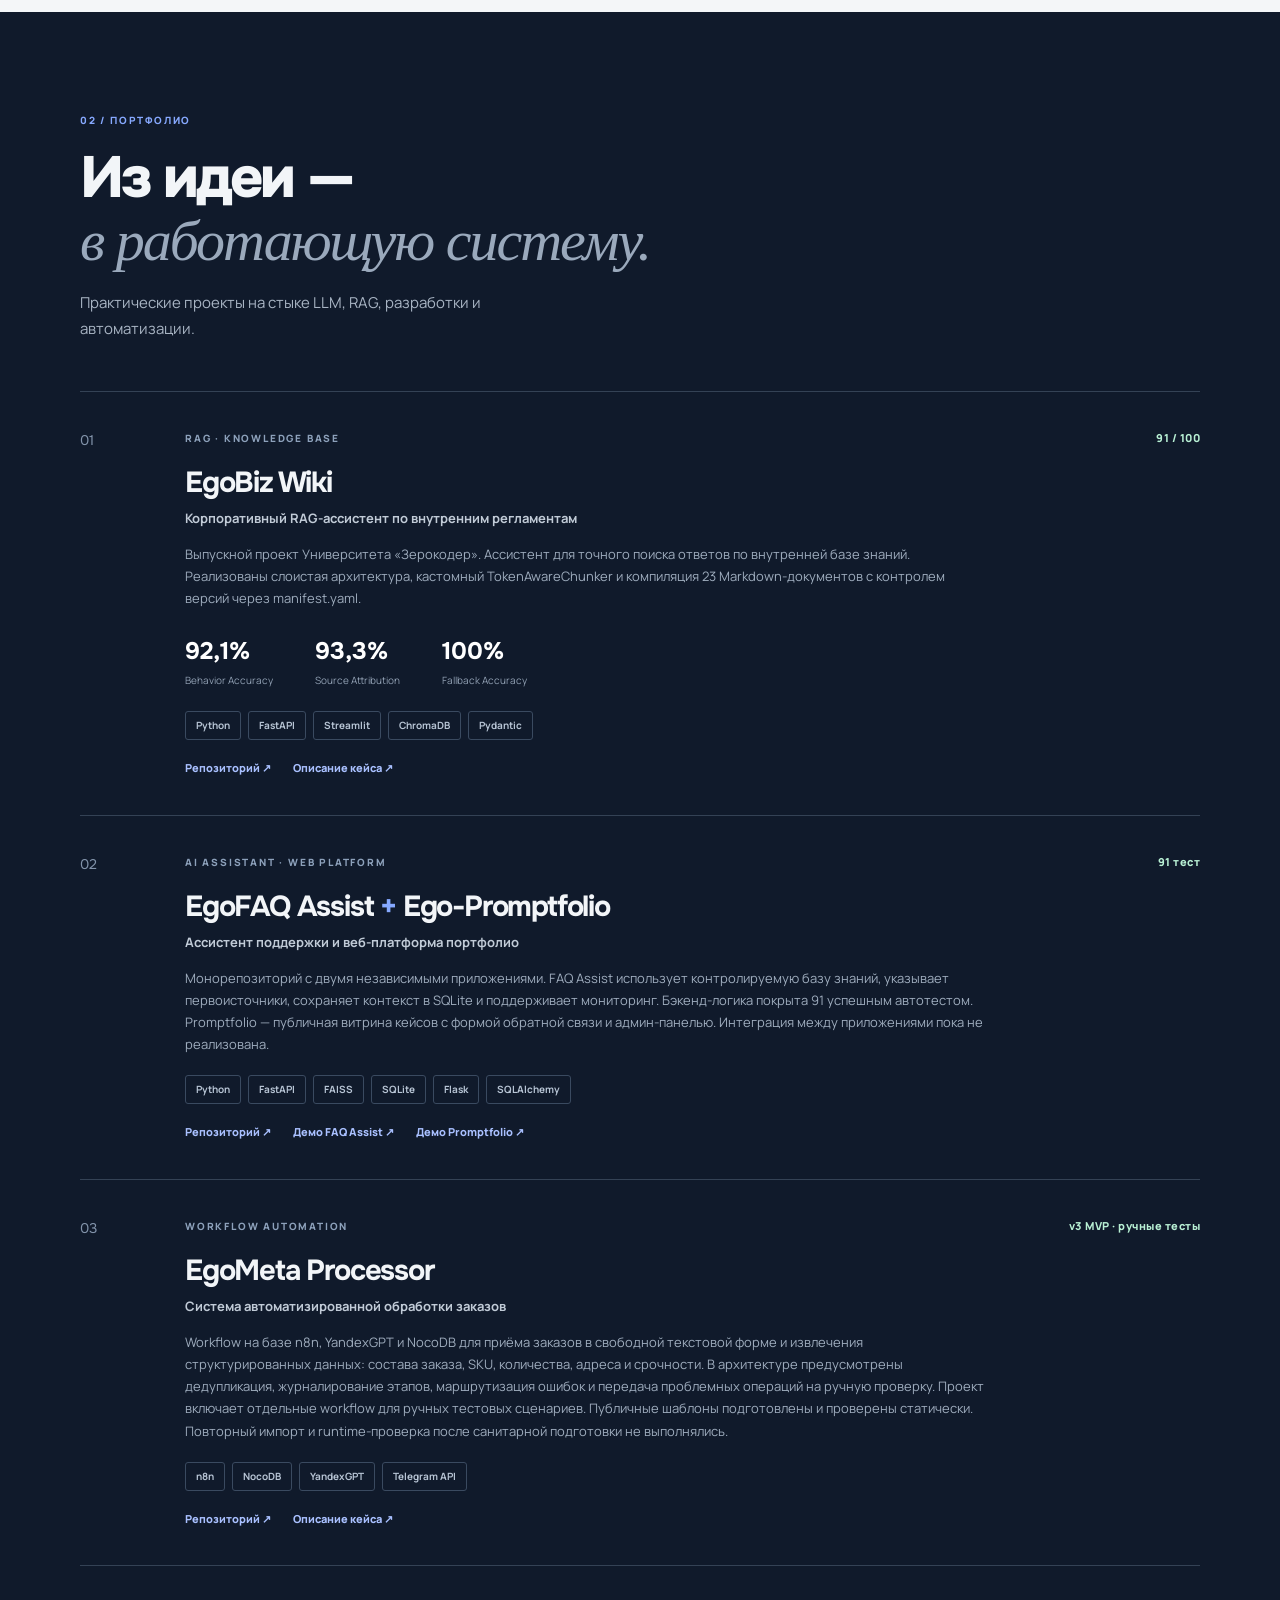
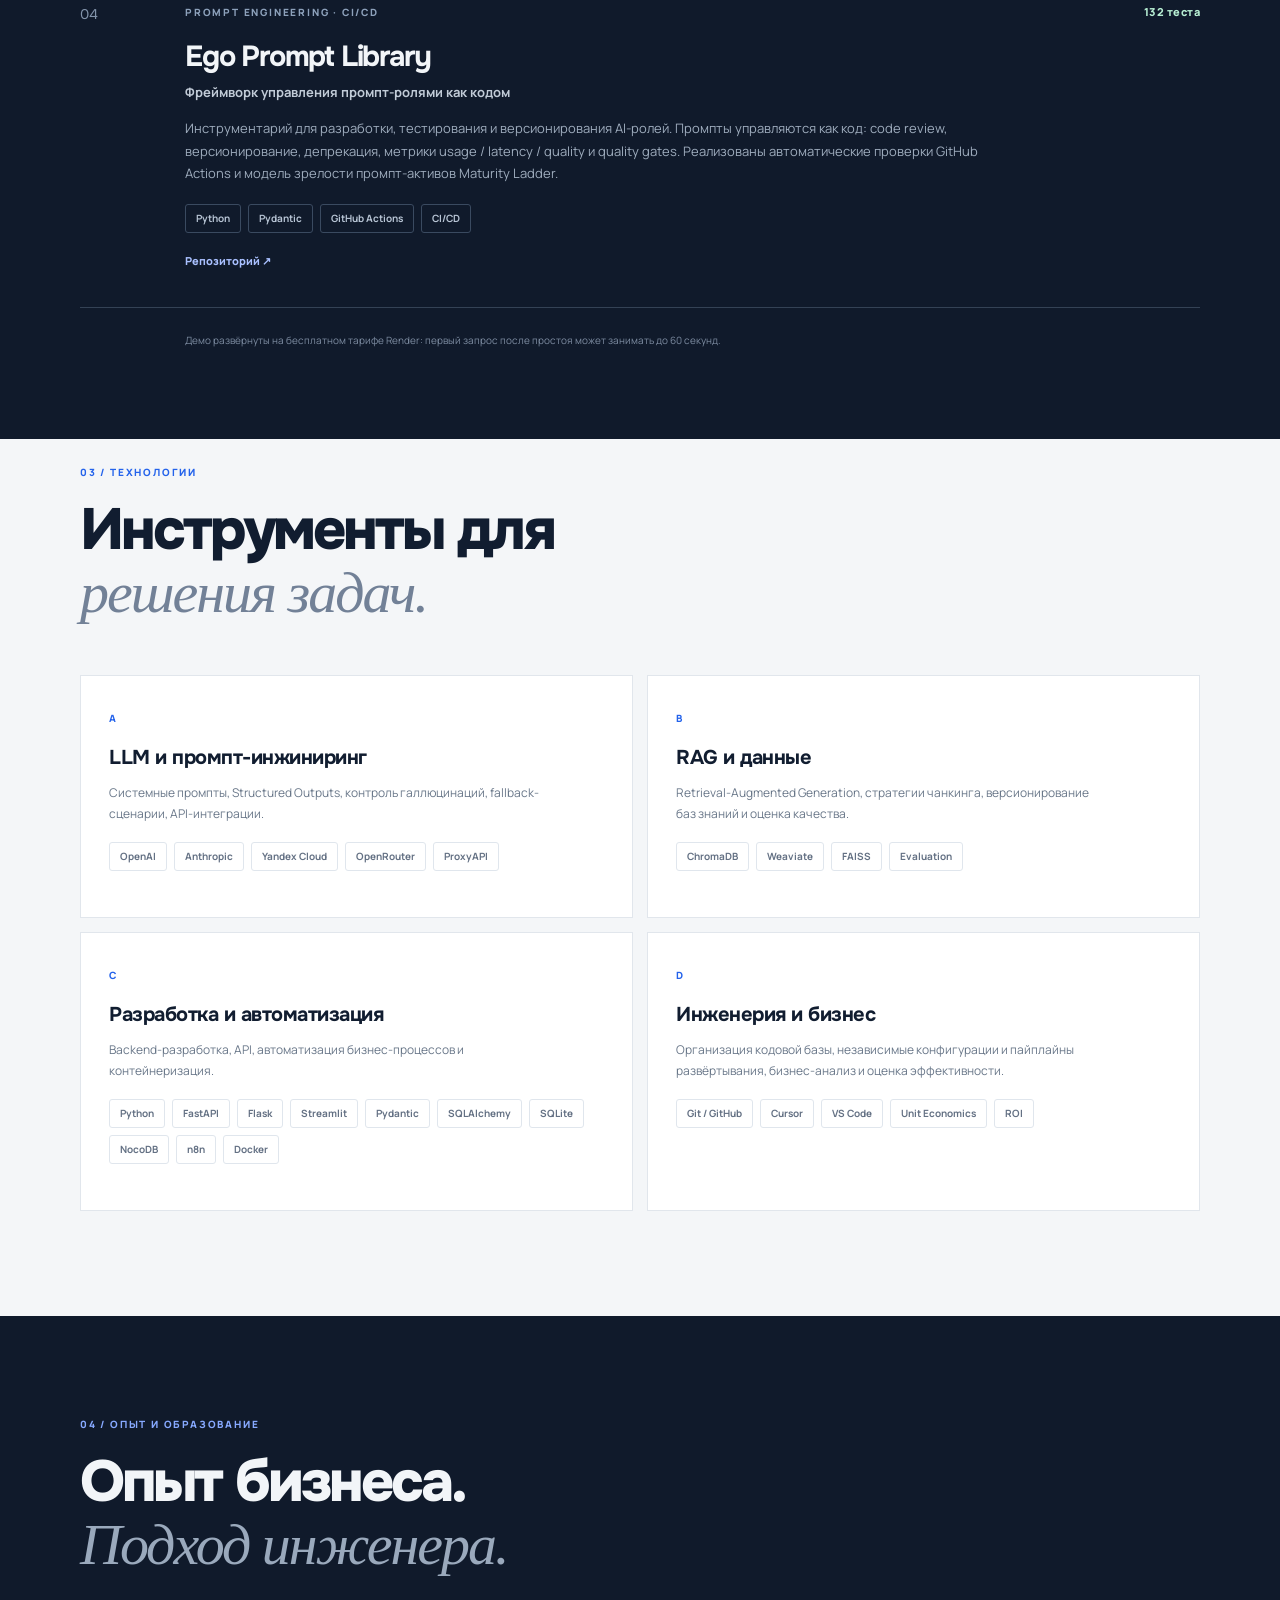
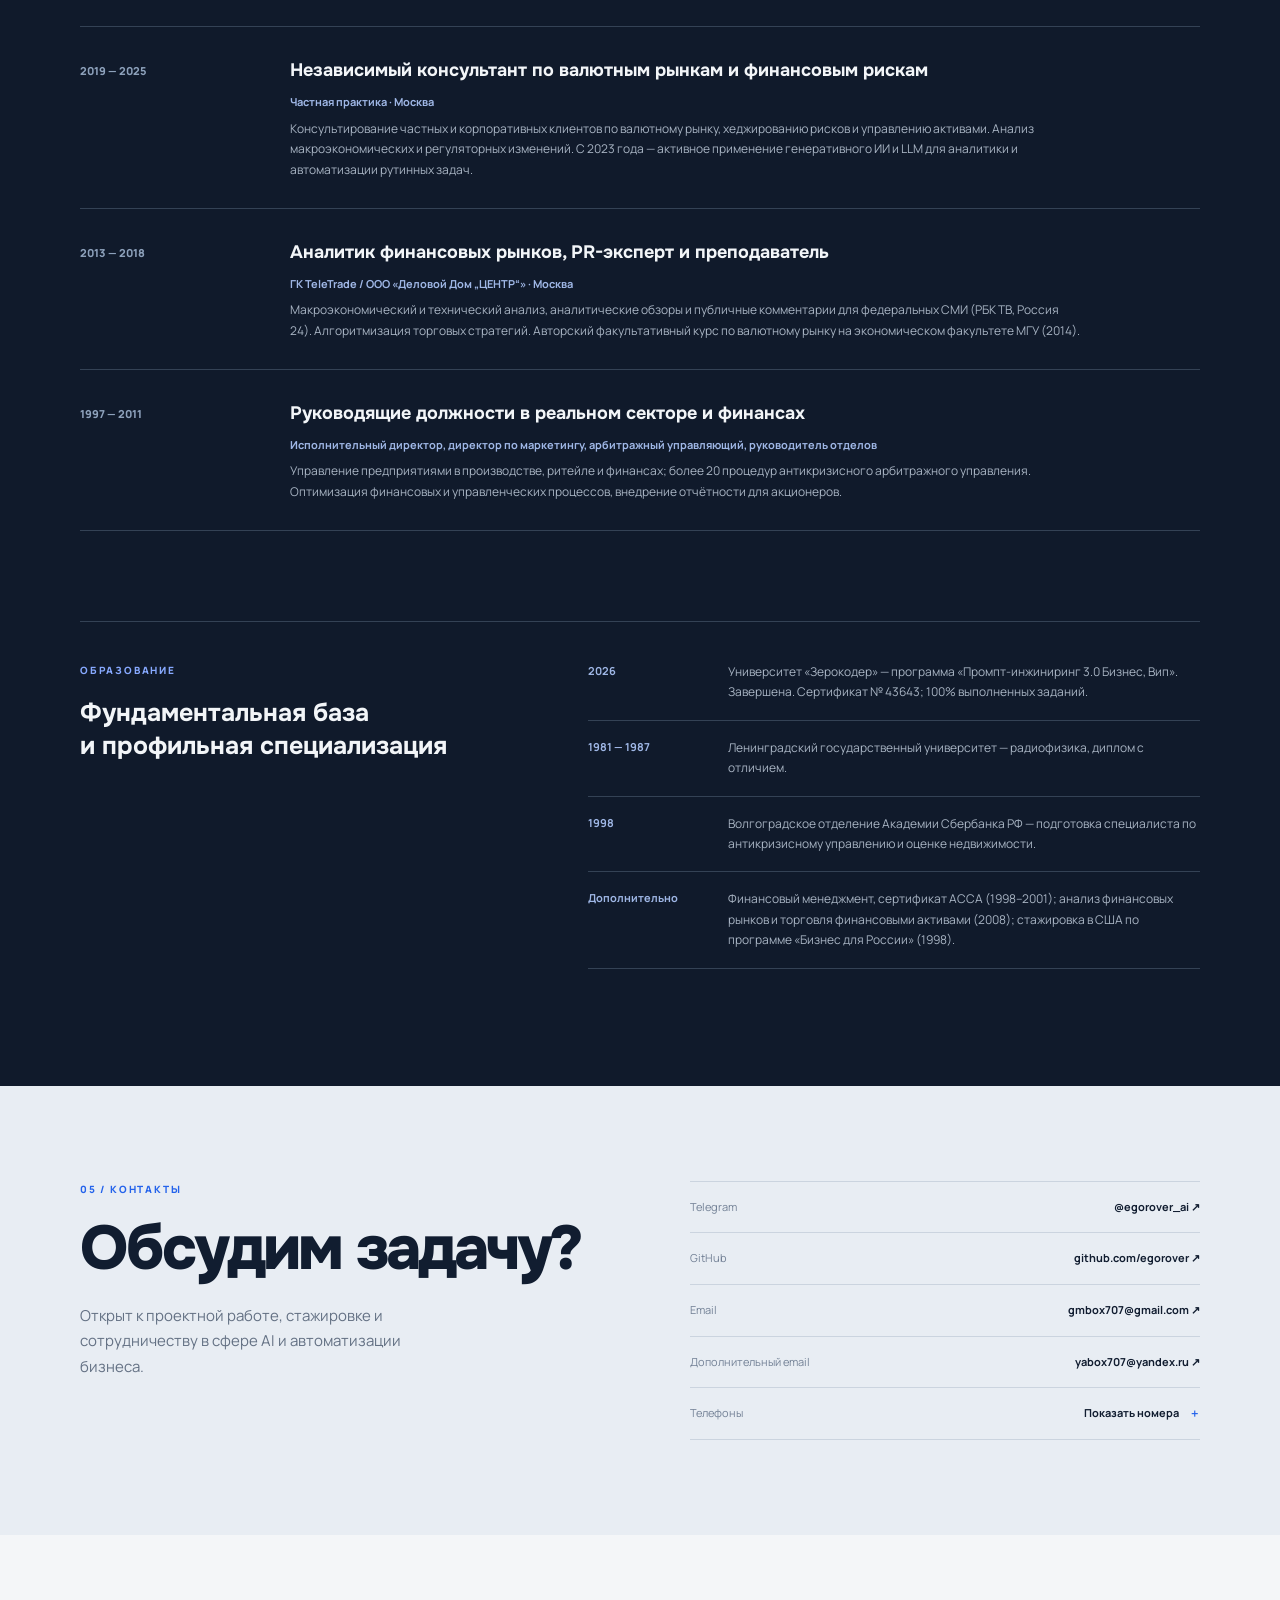
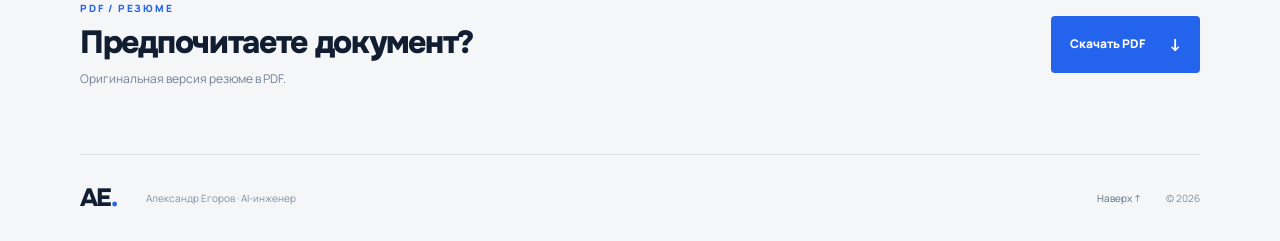
==== commit 2e52d395: "Update EgoMeta Processor portfolio card" ====
--- a/index.html
+++ b/index.html
@@ -91,9 +91,9 @@
 
           <article class="project-card">
             <div class="project-number">03</div><div class="project-main">
-              <div class="project-topline"><span class="project-type">WORKFLOW AUTOMATION</span><span class="project-score">n8n</span></div>
+              <div class="project-topline"><span class="project-type">WORKFLOW AUTOMATION</span><span class="project-score">v3 MVP · ручные тесты</span></div>
               <h3>EgoMeta Processor</h3><p class="project-subtitle">Система автоматизированной обработки заказов</p>
-              <p>Пайплайн на базе n8n, NocoDB, YandexGPT и Telegram API для приёма заказов в свободной текстовой форме и извлечения структурированных данных: состава, SKU, количества, адреса и срочности. Предусмотрены идемпотентность, сквозное журналирование, обработка сбоев внешних сервисов, очередь ручной проверки и аварийное выключение.</p>
+              <p>Workflow на базе n8n, YandexGPT и NocoDB для приёма заказов в свободной текстовой форме и извлечения структурированных данных: состава заказа, SKU, количества, адреса и срочности. В архитектуре предусмотрены дедупликация, журналирование этапов, маршрутизация ошибок и передача проблемных операций на ручную проверку. Проект включает отдельные workflow для ручных тестовых сценариев. Публичные шаблоны подготовлены и проверены статически. Повторный импорт и runtime-проверка после санитарной подготовки не выполнялись.</p>
               <div class="chips"><span>n8n</span><span>NocoDB</span><span>YandexGPT</span><span>Telegram API</span></div>
               <div class="project-links"><a href="https://github.com/egorover/ego-meta-processor" target="_blank" rel="noopener noreferrer">Репозиторий ↗</a><a href="https://ego-promptfolio.onrender.com/cases/ego-meta-processor" target="_blank" rel="noopener noreferrer">Описание кейса ↗</a></div>
             </div>
--- a/styles.css
+++ b/styles.css
@@ -1,9 +1,10 @@
+
 @import url('https://fonts.googleapis.com/css2?family=Manrope:wght@400;500;600;700;800&family=Onest:wght@400;500;600;700;800&display=swap');
 :root{--bg:#f4f6f8;--ink:#111d30;--muted:#647184;--line:#dce2e8;--blue:#2463eb;--navy:#101a2b;--white:#fff;--mint:#b8f0d4;--serif:Georgia,serif}
 *{box-sizing:border-box}html{scroll-behavior:smooth;scroll-padding-top:90px}body{margin:0;background:var(--bg);color:var(--ink);font-family:Manrope,Arial,sans-serif;font-size:15px;line-height:1.7}a{color:inherit;text-decoration:none}.section-wrap{width:min(1120px,calc(100% - 64px));margin-inline:auto}
 .topbar{height:78px;padding:0 max(32px,calc((100vw - 1120px)/2));display:flex;align-items:center;justify-content:space-between;background:rgba(244,246,248,.92);backdrop-filter:blur(14px);position:sticky;top:0;z-index:10;border-bottom:1px solid rgba(17,29,48,.08)}.brand{font-family:Onest,sans-serif;font-weight:800;font-size:25px;letter-spacing:-2px}.brand span{color:var(--blue)}nav{display:flex;gap:30px}nav a,.nav-cta{font-size:12px;font-weight:700;color:#596679}nav a:hover,.nav-cta:hover{color:var(--blue)}.nav-cta{border:1px solid #cbd4df;padding:9px 15px;border-radius:4px}
-.hero{min-height:625px;display:grid;grid-template-columns:1.15fr .85fr;align-items:center;position:relative;overflow:hidden;padding-block:72px 80px}.hero-copy{position:relative;z-index:2}.eyebrow,.section-kicker,.project-type{font-size:10px;letter-spacing:1.8px;font-weight:800;color:#65758a}.eyebrow{display:flex;align-items:center;gap:10px;text-transform:uppercase}.status-dot{width:7px;height:7px;background:#28a879;border-radius:50%;box-shadow:0 0 0 5px rgba(40,168,121,.12)}h1{font-family:Onest,sans-serif;font-size:clamp(62px,8vw,104px);line-height:.98;letter-spacing:-7px;margin:28px 0 20px;font-weight:800}h1 span{color:var(--blue)}.hero-role{font-size:18px;font-weight:700;line-height:1.5;margin:0 0 20px}.hero-role i{font-style:normal;color:#9aa5b3;padding-inline:3px}.hero-intro{max-width:570px;color:#586679;font-size:15px;line-height:1.85}.hero-actions{display:flex;gap:12px;margin-top:30px}.button{display:inline-flex;align-items:center;justify-content:center;gap:24px;padding:14px 19px;font-size:12px;font-weight:800;border-radius:4px;transition:.2s}.button span{font-size:17px}.button-primary{background:var(--blue);color:#fff}.button-primary:hover{background:#174ecb;transform:translateY(-2px)}.button-ghost{border:1px solid #cbd4df}.button-ghost:hover{border-color:var(--blue);color:var(--blue)}.hero-meta{display:flex;gap:12px;align-items:center;margin-top:36px;color:#788596;font-size:11px}.hero-meta a{color:var(--blue);font-weight:700}.meta-sep{color:#b2bdc9}
-.hero-visual{position:relative;display:flex;justify-content:center;align-items:center;min-height:440px}.portrait-frame{width:min(330px,75%);height:405px;background:#dbe2e8;padding:12px;position:relative;z-index:1;transform:rotate(2deg);box-shadow:22px 25px 0 rgba(28,55,90,.07)}.portrait-frame:before{content:"";position:absolute;inset:0;border:1px solid rgba(255,255,255,.7);pointer-events:none}.portrait-frame img{width:100%;height:100%;object-fit:cover;object-position:center 35%;filter:saturate(.82)}.portrait-caption{position:absolute;bottom:15px;left:5%;display:flex;align-items:center;gap:12px;color:#65758a;font-size:10px;letter-spacing:.4px;z-index:2}.caption-line{width:28px;height:1px;background:var(--blue)}.visual-index{position:absolute;right:0;top:45px;writing-mode:vertical-rl;font-size:9px;letter-spacing:2px;color:#9aa5b3}.visual-index b{color:var(--blue);margin-top:8px}.hero-orbit{position:absolute;border:1px solid #dce3eb;border-radius:50%;pointer-events:none}.orbit-one{width:570px;height:570px;right:-210px;top:25px}.orbit-two{width:450px;height:450px;right:-150px;top:85px}
+.hero{min-height:625px;display:grid;grid-template-columns:1.15fr .85fr;align-items:center;position:relative;overflow:hidden;padding-block:72px 80px}.hero-copy{position:relative;z-index:2}.eyebrow,.section-kicker,.project-type{font-size:10px;letter-spacing:1.8px;font-weight:800;color:#65758a}.eyebrow{display:flex;align-items:center;gap:10px;text-transform:uppercase}.status-dot{width:7px;height:7px;background:#28a879;border-radius:50%;box-shadow:0 0 0 5px rgba(40,168,121,.12)}h1{font-family:Onest,sans-serif;font-size:clamp(54px,6.8vw,86px);line-height:1;letter-spacing:-5px;margin:28px 0 20px;font-weight:800}h1 span{color:var(--blue)}.hero-role{font-size:18px;font-weight:700;line-height:1.5;margin:0 0 20px}.hero-role i{font-style:normal;color:#9aa5b3;padding-inline:3px}.hero-intro{max-width:570px;color:#586679;font-size:15px;line-height:1.85}.hero-actions{display:flex;gap:12px;margin-top:30px}.button{display:inline-flex;align-items:center;justify-content:center;gap:24px;padding:14px 19px;font-size:12px;font-weight:800;border-radius:4px;transition:.2s}.button span{font-size:17px}.button-primary{background:var(--blue);color:#fff}.button-primary:hover{background:#174ecb;transform:translateY(-2px)}.button-ghost{border:1px solid #cbd4df}.button-ghost:hover{border-color:var(--blue);color:var(--blue)}.hero-meta{display:flex;gap:12px;align-items:center;margin-top:36px;color:#788596;font-size:11px}.hero-meta a{color:var(--blue);font-weight:700}.meta-sep{color:#b2bdc9}
+.hero-visual{position:relative;display:flex;justify-content:center;align-items:center;min-height:440px}.portrait-frame{width:min(300px,75%);height:390px;background:transparent;padding:0;position:relative;z-index:1;transform:none;box-shadow:none;border-radius:22px;overflow:hidden}.portrait-frame:before{content:none}.portrait-frame img{display:block;width:100%;height:100%;object-fit:cover;object-position:center 35%;filter:saturate(.92);border-radius:22px}.portrait-caption{position:absolute;bottom:15px;left:50%;transform:translateX(-50%);display:flex;align-items:center;justify-content:center;gap:12px;white-space:nowrap;color:#65758a;font-size:10px;letter-spacing:.4px;z-index:2}.caption-line{width:28px;height:1px;background:var(--blue)}.visual-index{position:absolute;right:0;top:45px;writing-mode:vertical-rl;font-size:9px;letter-spacing:2px;color:#9aa5b3}.visual-index b{color:var(--blue);margin-top:8px}.hero-orbit{display:none}.orbit-one{width:570px;height:570px;right:-210px;top:25px}.orbit-two{width:450px;height:450px;right:-150px;top:85px}
 .metrics{display:grid;grid-template-columns:repeat(4,1fr);border-top:1px solid var(--line);border-bottom:1px solid var(--line);padding:30px 0;margin-bottom:90px}.metrics>div{padding:0 28px;border-right:1px solid var(--line);display:flex;flex-direction:column;gap:5px}.metrics>div:first-child{padding-left:0}.metrics>div:last-child{border:0}.metrics strong{font-family:Onest,sans-serif;font-size:34px;line-height:1.2;letter-spacing:-2px}.metrics strong span{font-size:18px;color:var(--blue)}.metrics small{font-size:11px;color:#788596;line-height:1.5}
 .content-section{padding:25px 0 105px}.section-heading{margin-bottom:50px}.section-kicker{display:block;color:var(--blue);margin-bottom:18px}.section-heading h2,.contact-inner h2,.download-band h2{font-family:Onest,sans-serif;font-size:clamp(36px,5vw,58px);line-height:1.08;letter-spacing:-3px;margin:0;font-weight:800}.section-heading h2 em{font-family:var(--serif);font-weight:400;color:#728197;letter-spacing:-2px}.about-grid{display:grid;grid-template-columns:.8fr 1.2fr;gap:100px}.about-lead{font-family:Onest,sans-serif;font-size:26px;line-height:1.4;letter-spacing:-.8px;margin:0;font-weight:700}.about-text{color:#586679}.about-text p{margin:0 0 16px}.about-tags{display:flex;flex-wrap:wrap;gap:8px;margin-top:24px}.about-tags span,.chips span{border:1px solid #d8e0e8;padding:5px 10px;border-radius:3px;font-size:10px;font-weight:700;color:#65758a}
 .projects-section,.experience-section{background:var(--navy);color:#f2f5f8}.projects-section{padding:100px 0 90px}.projects-section .section-kicker,.experience-section .section-kicker{color:#87a9ff}.projects-section .section-heading h2 em,.experience-section .section-heading h2 em{color:#9aa9bc}.heading-note{color:#a8b4c3;max-width:420px;margin-top:18px}.project-list{border-top:1px solid #344255}.project-card{display:grid;grid-template-columns:75px 1fr;gap:30px;padding:37px 0;border-bottom:1px solid #344255}.project-number{font-family:Onest,sans-serif;font-size:14px;color:#8293aa}.project-topline{display:flex;justify-content:space-between;align-items:center;gap:15px}.project-type{color:#8da1bb}.project-score{font-size:11px;color:var(--mint);font-weight:800;letter-spacing:.5px}.project-card h3{font-family:Onest,sans-serif;font-size:29px;letter-spacing:-1.2px;margin:10px 0 0}.plus{color:#86a9ff}.project-subtitle{color:#c1cbd7!important;font-weight:700;margin:0 0 14px!important}.project-main>p{color:#9eacbd;max-width:800px;font-size:13px;margin:0 0 20px}.project-results{display:flex;gap:42px;margin:22px 0}.project-results div{display:flex;flex-direction:column}.project-results b{font-family:Onest,sans-serif;font-size:24px;color:#fff}.project-results small{font-size:10px;color:#91a0b3}.chips{display:flex;flex-wrap:wrap;gap:7px;margin:18px 0}.chips span{border-color:#3a4a60;color:#b7c4d4}.project-links{display:flex;flex-wrap:wrap;gap:22px;margin-top:19px}.project-links a{font-size:11px;color:#a9c0ff;font-weight:800}.project-links a:hover{color:#fff}.project-footnote{font-size:10px;color:#7e8da2;margin:24px 0 0 105px}
@@ -13,5 +14,78 @@
 .download-band{display:flex;align-items:center;justify-content:space-between;padding-block:65px}.download-band h2{font-size:32px;letter-spacing:-1.3px}.download-band p{font-size:12px;color:#728095;margin:8px 0 0}.download-band .section-kicker{margin-bottom:9px}
 .footer{border-top:1px solid var(--line);display:flex;align-items:center;gap:25px;padding-block:22px;color:#8490a0;font-size:10px}.footer .brand{color:var(--ink);margin-right:5px}.footer>a:last-of-type{margin-left:auto;color:#5f6d80}.footer small{font-size:10px}
 @media(max-width:800px){.section-wrap{width:min(100% - 40px,620px)}.topbar{height:66px;padding-inline:20px}nav{gap:14px}nav a{font-size:10px}.nav-cta{font-size:10px;padding:7px 10px}.hero{grid-template-columns:1fr .7fr;min-height:560px;padding-block:55px}.portrait-frame{height:300px;width:85%}.hero-visual{min-height:360px}.hero-meta{flex-wrap:wrap}.about-grid,.education{gap:40px}.metrics>div{padding-inline:16px}.metrics strong{font-size:29px}.contact-inner{gap:40px}}
-@media(max-width:600px){body{font-size:14px}.section-wrap{width:calc(100% - 36px)}.topbar{padding-inline:18px}.topbar nav{display:none}.nav-cta{margin-left:auto}.hero{display:flex;flex-direction:column-reverse;align-items:stretch;padding-block:30px 55px;gap:28px}.hero-visual{min-height:260px;justify-content:flex-start;padding-left:12%}.portrait-frame{height:245px;width:205px}.portrait-caption{bottom:0;left:12%}.visual-index{right:12%;top:15px}.hero-orbit{right:-360px;top:-50px}.hero-copy h1{font-size:68px;letter-spacing:-5px;margin:20px 0}.hero-role{font-size:15px}.hero-intro{font-size:13px}.hero-actions{flex-wrap:wrap}.button{padding:12px 14px;gap:15px}.hero-meta{font-size:10px;margin-top:25px}.metrics{grid-template-columns:repeat(2,1fr);row-gap:24px;margin-bottom:65px;padding:24px 0}.metrics>div{padding-inline:14px;border-right:0}.metrics>div:nth-child(odd){padding-left:0;border-right:1px solid var(--line)}.metrics>div:nth-child(even){padding-left:20px}.metrics strong{font-size:30px}.content-section{padding-bottom:70px}.section-heading{margin-bottom:35px}.section-heading h2{font-size:42px;letter-spacing:-2px}.about-grid,.contact-inner,.education{grid-template-columns:1fr;gap:25px}.about-lead{font-size:22px}.projects-section,.experience-section{padding:70px 0}.project-card{grid-template-columns:32px 1fr;gap:12px;padding:28px 0}.project-card h3{font-size:24px}.project-results{gap:18px}.project-results b{font-size:20px}.project-results small{font-size:9px}.project-footnote{margin-left:44px}.skills-grid{grid-template-columns:1fr}.skill-card{min-height:0;padding:22px}.timeline-item{grid-template-columns:1fr;gap:8px;padding:22px 0}.timeline-date{padding:0}.education{margin-top:60px;padding-top:30px}.education-list>div{grid-template-columns:90px 1fr;gap:12px}.contact-section{padding:70px 0}.contact-inner h2{font-size:44px}.contact-links>a,.phone-details summary{font-size:10px}.contact-links>a b,.phone-details summary b{font-size:10px}.phone-numbers{flex-direction:column;gap:8px}.download-band{padding-block:45px;align-items:flex-start;gap:25px;flex-direction:column}.download-band h2{font-size:28px}.footer{flex-wrap:wrap;gap:14px}.footer span{flex:1}.footer>a:last-of-type{margin-left:0}}
+@media(max-width:600px){body{font-size:14px}.section-wrap{width:calc(100% - 36px)}.topbar{padding-inline:18px}.topbar nav{display:none}.nav-cta{margin-left:auto}.hero{display:flex;flex-direction:column-reverse;align-items:stretch;padding-block:30px 55px;gap:28px}.hero-visual{min-height:260px;justify-content:flex-start;padding-left:12%}.portrait-frame{height:245px;width:205px}.portrait-caption{bottom:0;left:50%;transform:translateX(-50%)}.visual-index{right:12%;top:15px}.hero-orbit{right:-360px;top:-50px}.hero-copy h1{font-size:58px;letter-spacing:-4px;margin:20px 0}.hero-role{font-size:15px}.hero-intro{font-size:13px}.hero-actions{flex-wrap:wrap}.button{padding:12px 14px;gap:15px}.hero-meta{font-size:10px;margin-top:25px}.metrics{grid-template-columns:repeat(2,1fr);row-gap:24px;margin-bottom:65px;padding:24px 0}.metrics>div{padding-inline:14px;border-right:0}.metrics>div:nth-child(odd){padding-left:0;border-right:1px solid var(--line)}.metrics>div:nth-child(even){padding-left:20px}.metrics strong{font-size:30px}.content-section{padding-bottom:70px}.section-heading{margin-bottom:35px}.section-heading h2{font-size:42px;letter-spacing:-2px}.about-grid,.contact-inner,.education{grid-template-columns:1fr;gap:25px}.about-lead{font-size:22px}.projects-section,.experience-section{padding:70px 0}.project-card{grid-template-columns:32px 1fr;gap:12px;padding:28px 0}.project-card h3{font-size:24px}.project-results{gap:18px}.project-results b{font-size:20px}.project-results small{font-size:9px}.project-footnote{margin-left:44px}.skills-grid{grid-template-columns:1fr}.skill-card{min-height:0;padding:22px}.timeline-item{grid-template-columns:1fr;gap:8px;padding:22px 0}.timeline-date{padding:0}.education{margin-top:60px;padding-top:30px}.education-list>div{grid-template-columns:90px 1fr;gap:12px}.contact-section{padding:70px 0}.contact-inner h2{font-size:44px}.contact-links>a,.phone-details summary{font-size:10px}.contact-links>a b,.phone-details summary b{font-size:10px}.phone-numbers{flex-direction:column;gap:8px}.download-band{padding-block:45px;align-items:flex-start;gap:25px;flex-direction:column}.download-band h2{font-size:28px}.footer{flex-wrap:wrap;gap:14px}.footer span{flex:1}.footer>a:last-of-type{margin-left:0}}
 @media(prefers-reduced-motion:reduce){html{scroll-behavior:auto}*,*:before,*:after{transition:none!important}}
+/*
+  Portrait layout correction for egorover.github.io
+  Append this block to the END of the existing styles.css.
+  Do not replace the existing stylesheet with this patch.
+*/
+
+/* Keep the portrait upright and make its frame the alignment reference. */
+.hero-visual {
+  position: relative;
+  display: flex;
+  align-items: center;
+  justify-content: center;
+}
+
+.portrait-frame {
+  position: relative;
+  transform: none !important;
+  rotate: none !important;
+  border-radius: 22px;
+  overflow: hidden;
+  box-shadow: none;
+  margin-inline: auto;
+}
+
+.portrait-frame img {
+  display: block;
+  width: 100%;
+  height: 100%;
+  object-fit: cover;
+  object-position: center 35%;
+  border-radius: 22px;
+  transform: none !important;
+  rotate: none !important;
+}
+
+/* Caption is centered on the same visual axis as the centered portrait. */
+.portrait-caption {
+  position: absolute;
+  left: 50%;
+  right: auto;
+  transform: translateX(-50%);
+  display: flex;
+  justify-content: center;
+  align-items: center;
+  width: max-content;
+  max-width: calc(100% - 12px);
+  white-space: nowrap;
+  text-align: center;
+}
+
+/* Mobile: remove the old left offset so portrait and caption share a center. */
+@media (max-width: 600px) {
+  .hero-visual {
+    width: 100%;
+    min-height: 285px;
+    justify-content: center;
+    align-items: center;
+    padding-left: 0;
+  }
+
+  .portrait-frame {
+    width: 205px;
+    height: 245px;
+    margin-inline: auto;
+  }
+
+  .portrait-caption {
+    left: 50%;
+    right: auto;
+    bottom: 0;
+    transform: translateX(-50%);
+  }
+}
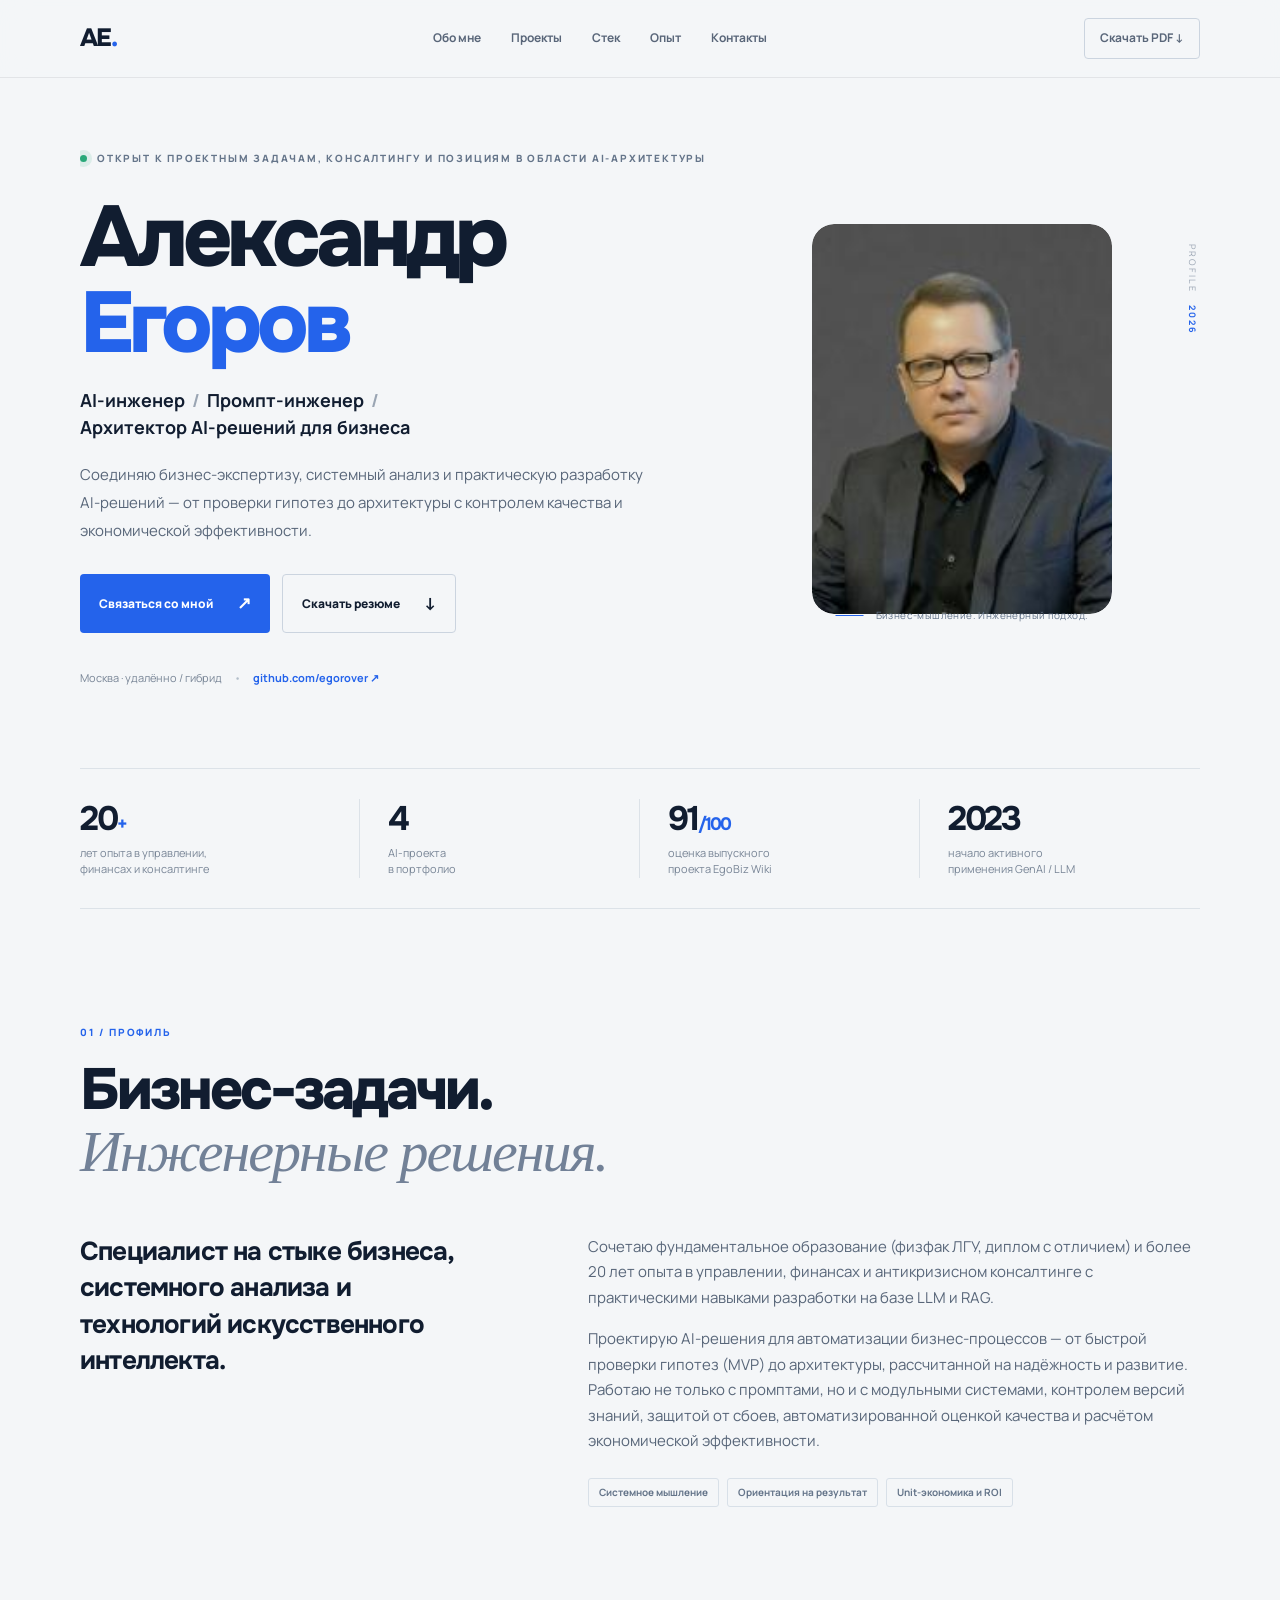
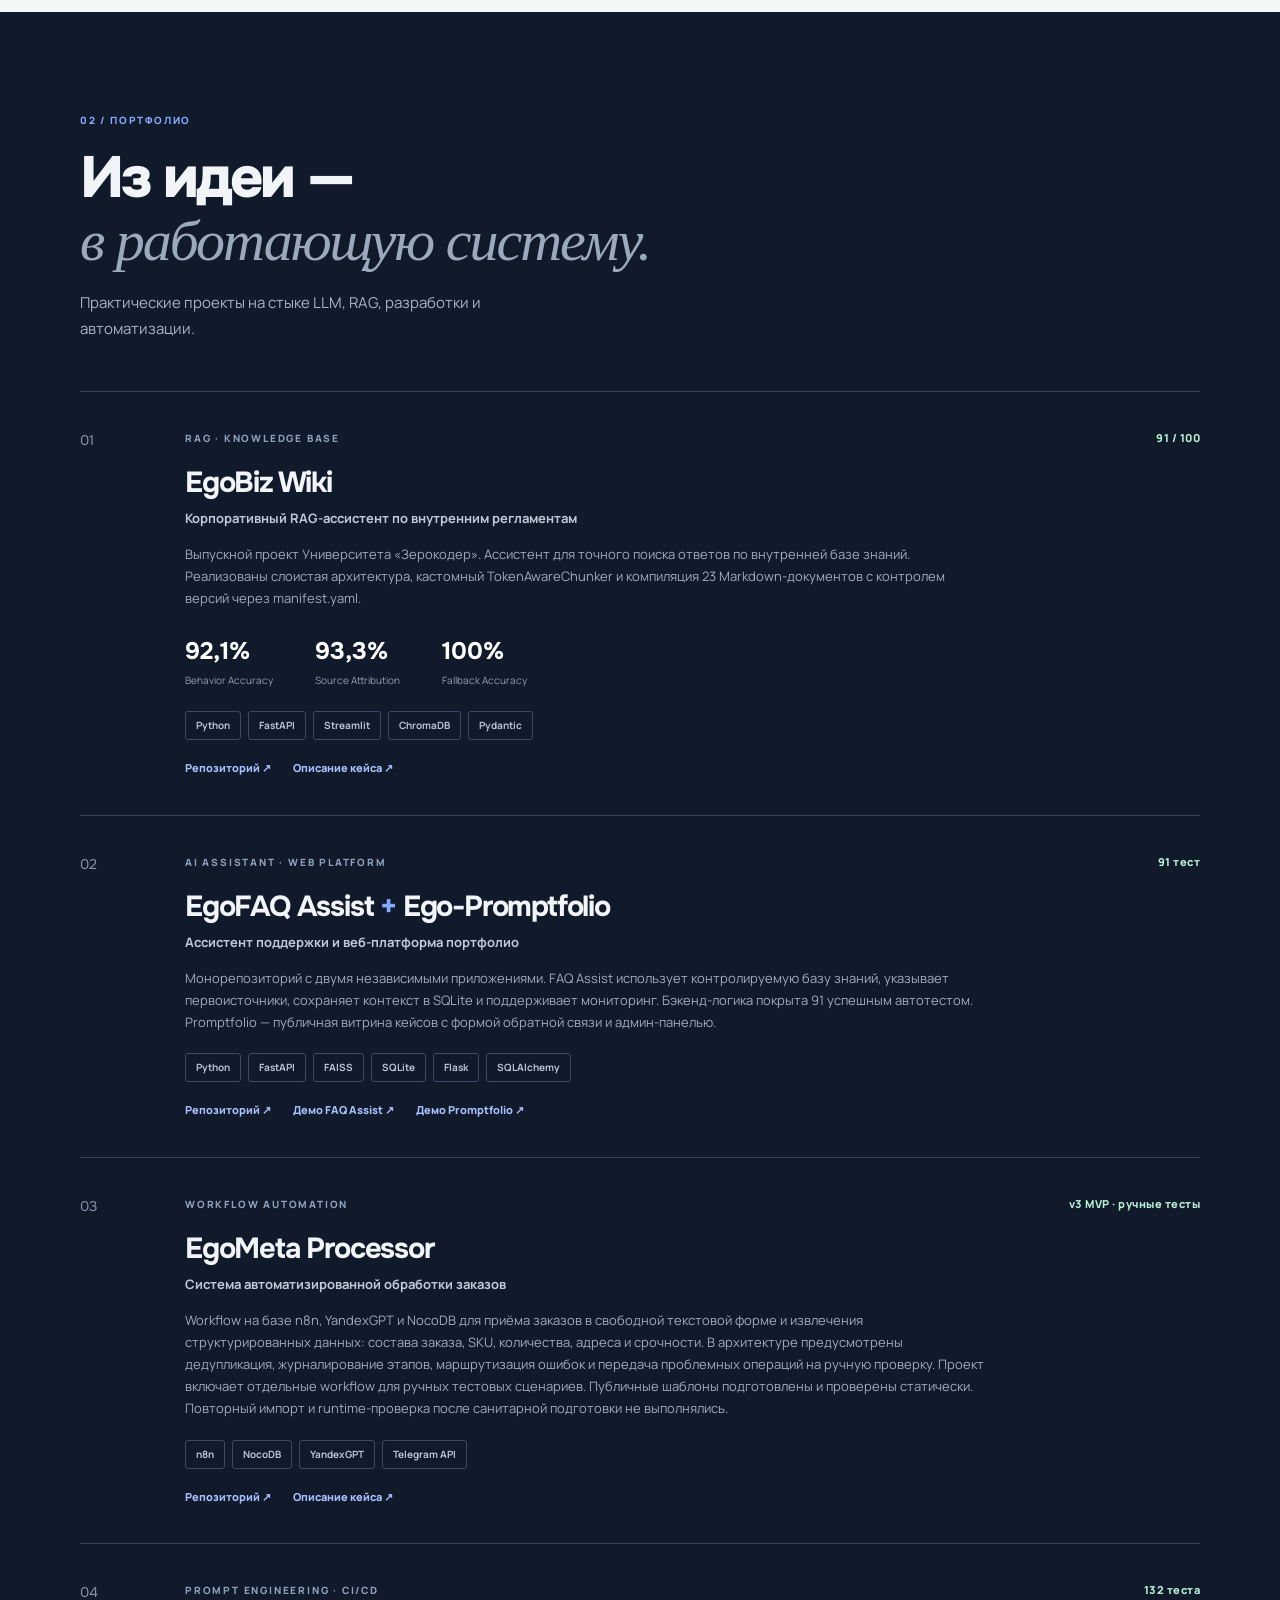
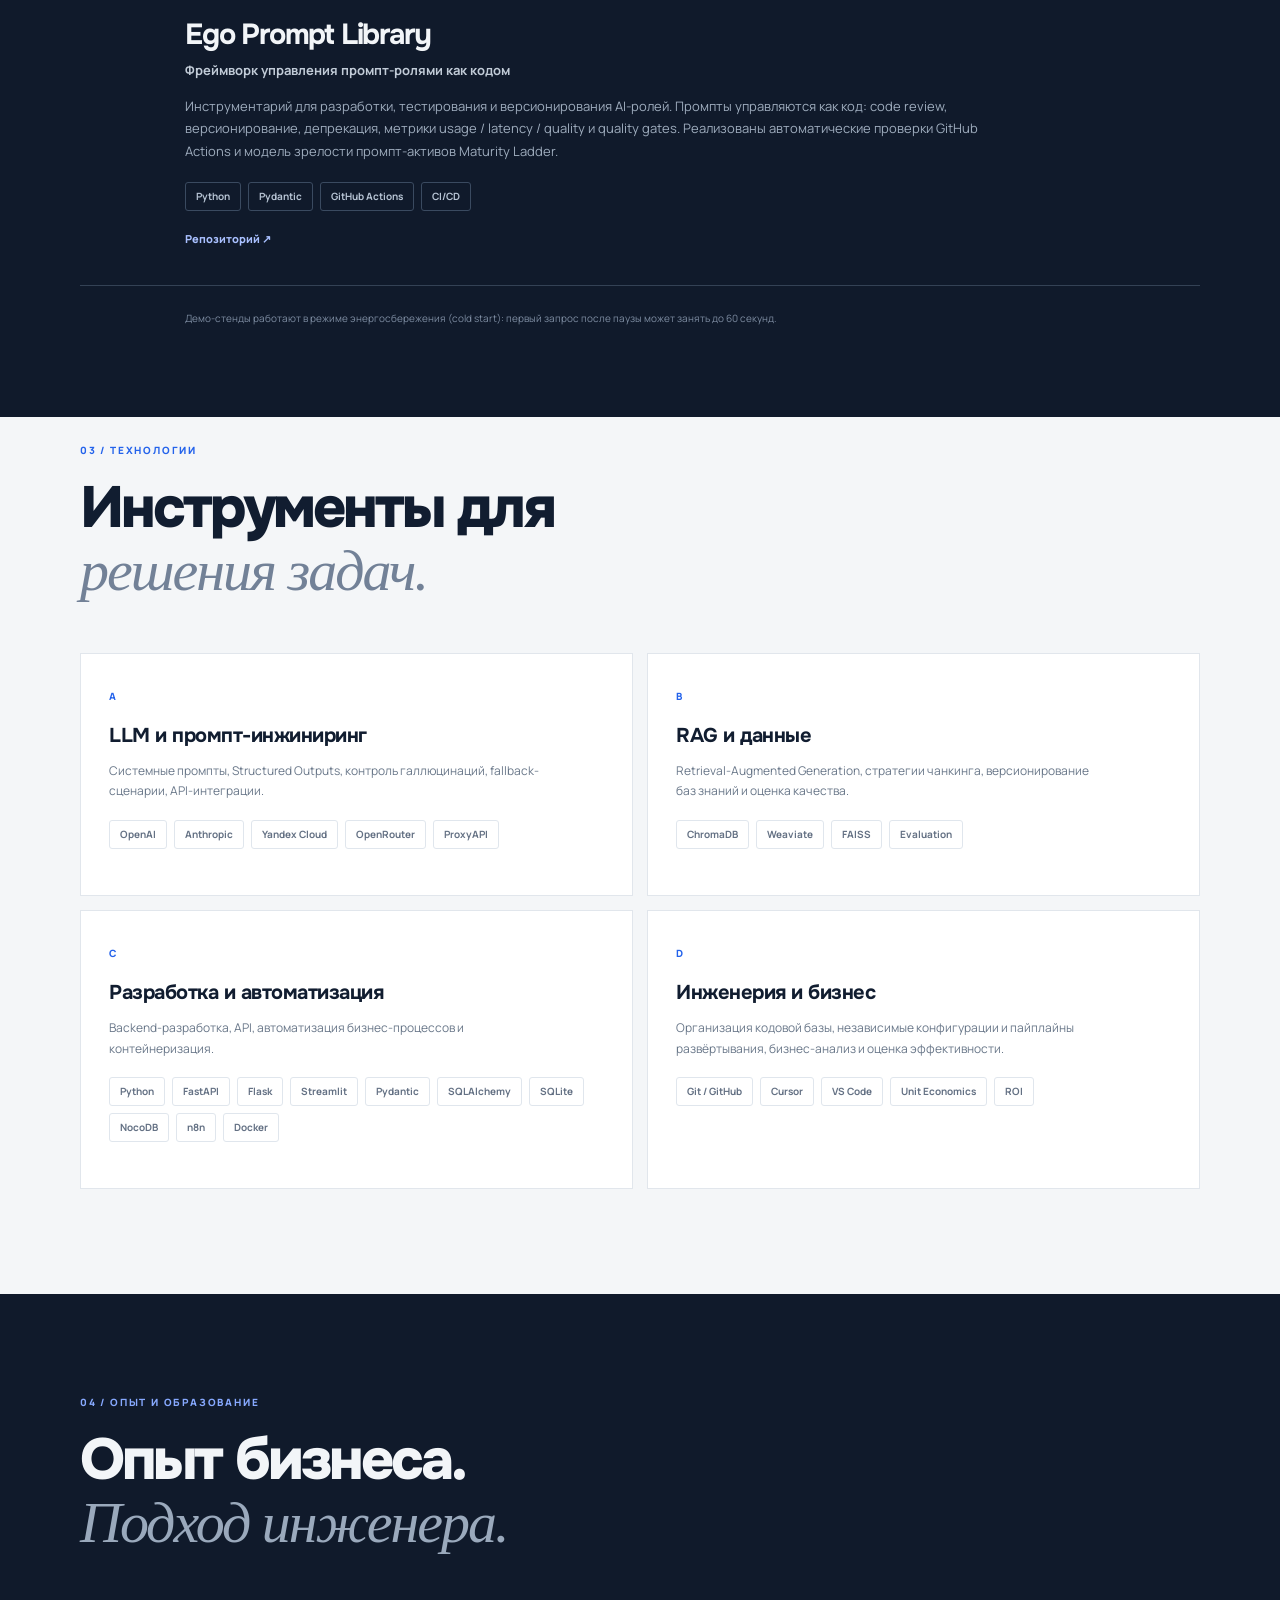
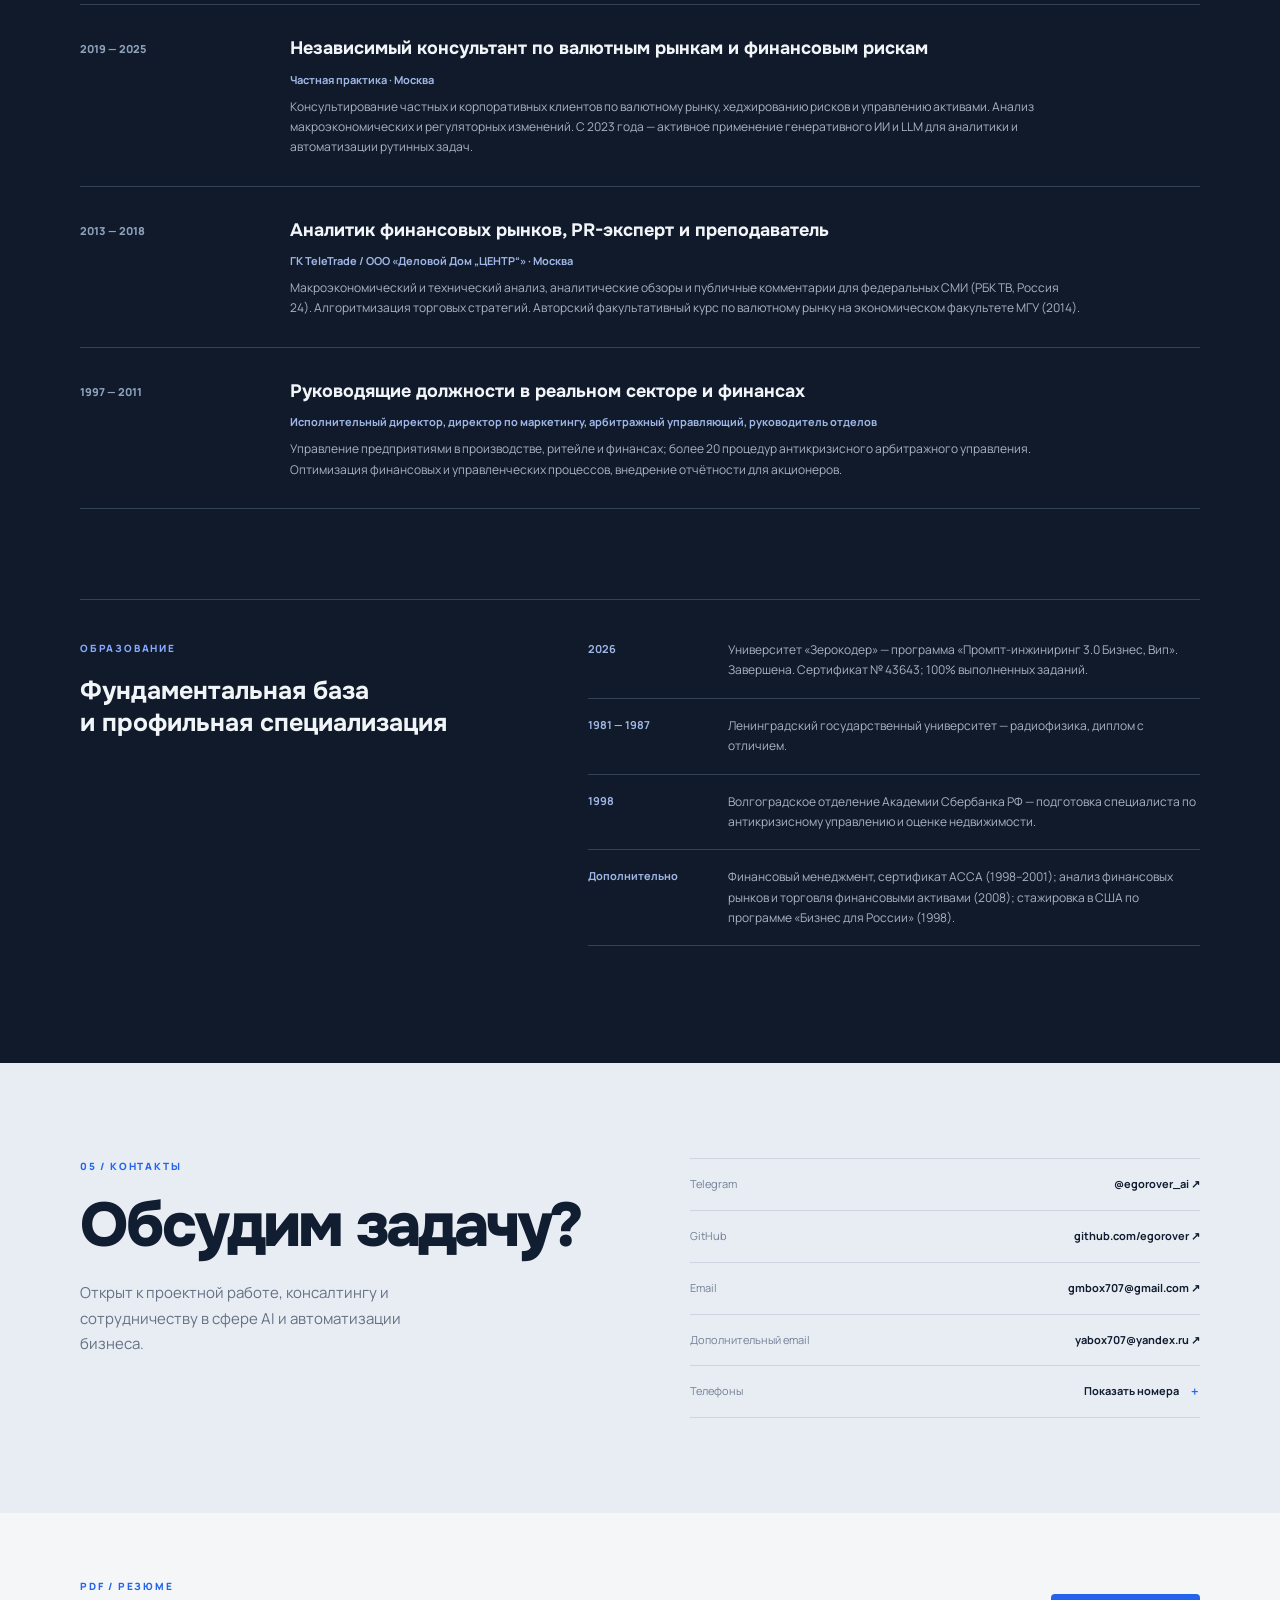
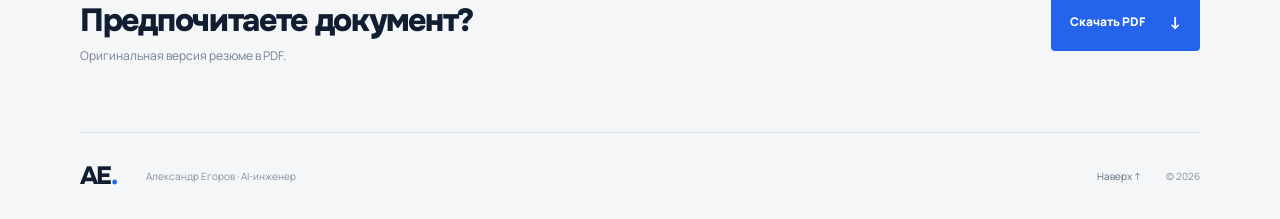
==== commit a169712b: "Update portfolio availability and hosting notes" ====
--- a/index.html
+++ b/index.html
@@ -27,7 +27,7 @@
   <main id="top">
     <section class="hero section-wrap">
       <div class="hero-copy">
-        <div class="eyebrow"><span class="status-dot"></span> Открыт к проектным задачам и стажировке</div>
+        <div class="eyebrow"><span class="status-dot"></span> Открыт к проектным задачам, консалтингу и позициям в области AI-архитектуры</div>
         <h1>Александр<br><span>Егоров</span></h1>
         <p class="hero-role">AI-инженер <i>/</i> Промпт-инженер <i>/</i><br class="desktop-break"> Архитектор AI-решений для бизнеса</p>
         <p class="hero-intro">Соединяю бизнес-экспертизу, системный анализ и практическую разработку AI-решений — от проверки гипотез до архитектуры с контролем качества и экономической эффективности.</p>
@@ -83,7 +83,7 @@
             <div class="project-number">02</div><div class="project-main">
               <div class="project-topline"><span class="project-type">AI ASSISTANT · WEB PLATFORM</span><span class="project-score">91 тест</span></div>
               <h3>EgoFAQ Assist <span class="plus">+</span> Ego-Promptfolio</h3><p class="project-subtitle">Ассистент поддержки и веб-платформа портфолио</p>
-              <p>Монорепозиторий с двумя независимыми приложениями. FAQ Assist использует контролируемую базу знаний, указывает первоисточники, сохраняет контекст в SQLite и поддерживает мониторинг. Бэкенд-логика покрыта 91 успешным автотестом. Promptfolio — публичная витрина кейсов с формой обратной связи и админ-панелью. Интеграция между приложениями пока не реализована.</p>
+              <p>Монорепозиторий с двумя независимыми приложениями. FAQ Assist использует контролируемую базу знаний, указывает первоисточники, сохраняет контекст в SQLite и поддерживает мониторинг. Бэкенд-логика покрыта 91 успешным автотестом. Promptfolio — публичная витрина кейсов с формой обратной связи и админ-панелью.</p>
               <div class="chips"><span>Python</span><span>FastAPI</span><span>FAISS</span><span>SQLite</span><span>Flask</span><span>SQLAlchemy</span></div>
               <div class="project-links"><a href="https://github.com/egorover/ego-faq-assist" target="_blank" rel="noopener noreferrer">Репозиторий ↗</a><a href="https://ego-faq-assist.onrender.com" target="_blank" rel="noopener noreferrer">Демо FAQ Assist ↗</a><a href="https://ego-promptfolio.onrender.com" target="_blank" rel="noopener noreferrer">Демо Promptfolio ↗</a></div>
             </div>
@@ -109,7 +109,7 @@
             </div>
           </article>
         </div>
-        <p class="project-footnote">Демо развёрнуты на бесплатном тарифе Render: первый запрос после простоя может занимать до 60 секунд.</p>
+        <p class="project-footnote">Демо-стенды работают в режиме энергосбережения (cold start): первый запрос после паузы может занять до 60 секунд.</p>
       </div>
     </section>
 
@@ -145,7 +145,7 @@
 
     <section class="contact-section" id="contacts">
       <div class="section-wrap contact-inner">
-        <div><span class="section-kicker">05 / КОНТАКТЫ</span><h2>Обсудим задачу?</h2><p>Открыт к проектной работе, стажировке и сотрудничеству в сфере AI и автоматизации бизнеса.</p></div>
+        <div><span class="section-kicker">05 / КОНТАКТЫ</span><h2>Обсудим задачу?</h2><p>Открыт к проектной работе, консалтингу и сотрудничеству в сфере AI и автоматизации бизнеса.</p></div>
         <div class="contact-links">
           <a href="https://t.me/egorover_ai" target="_blank" rel="noopener noreferrer"><span>Telegram</span><b>@egorover_ai ↗</b></a>
           <a href="https://github.com/egorover" target="_blank" rel="noopener noreferrer"><span>GitHub</span><b>github.com/egorover ↗</b></a>
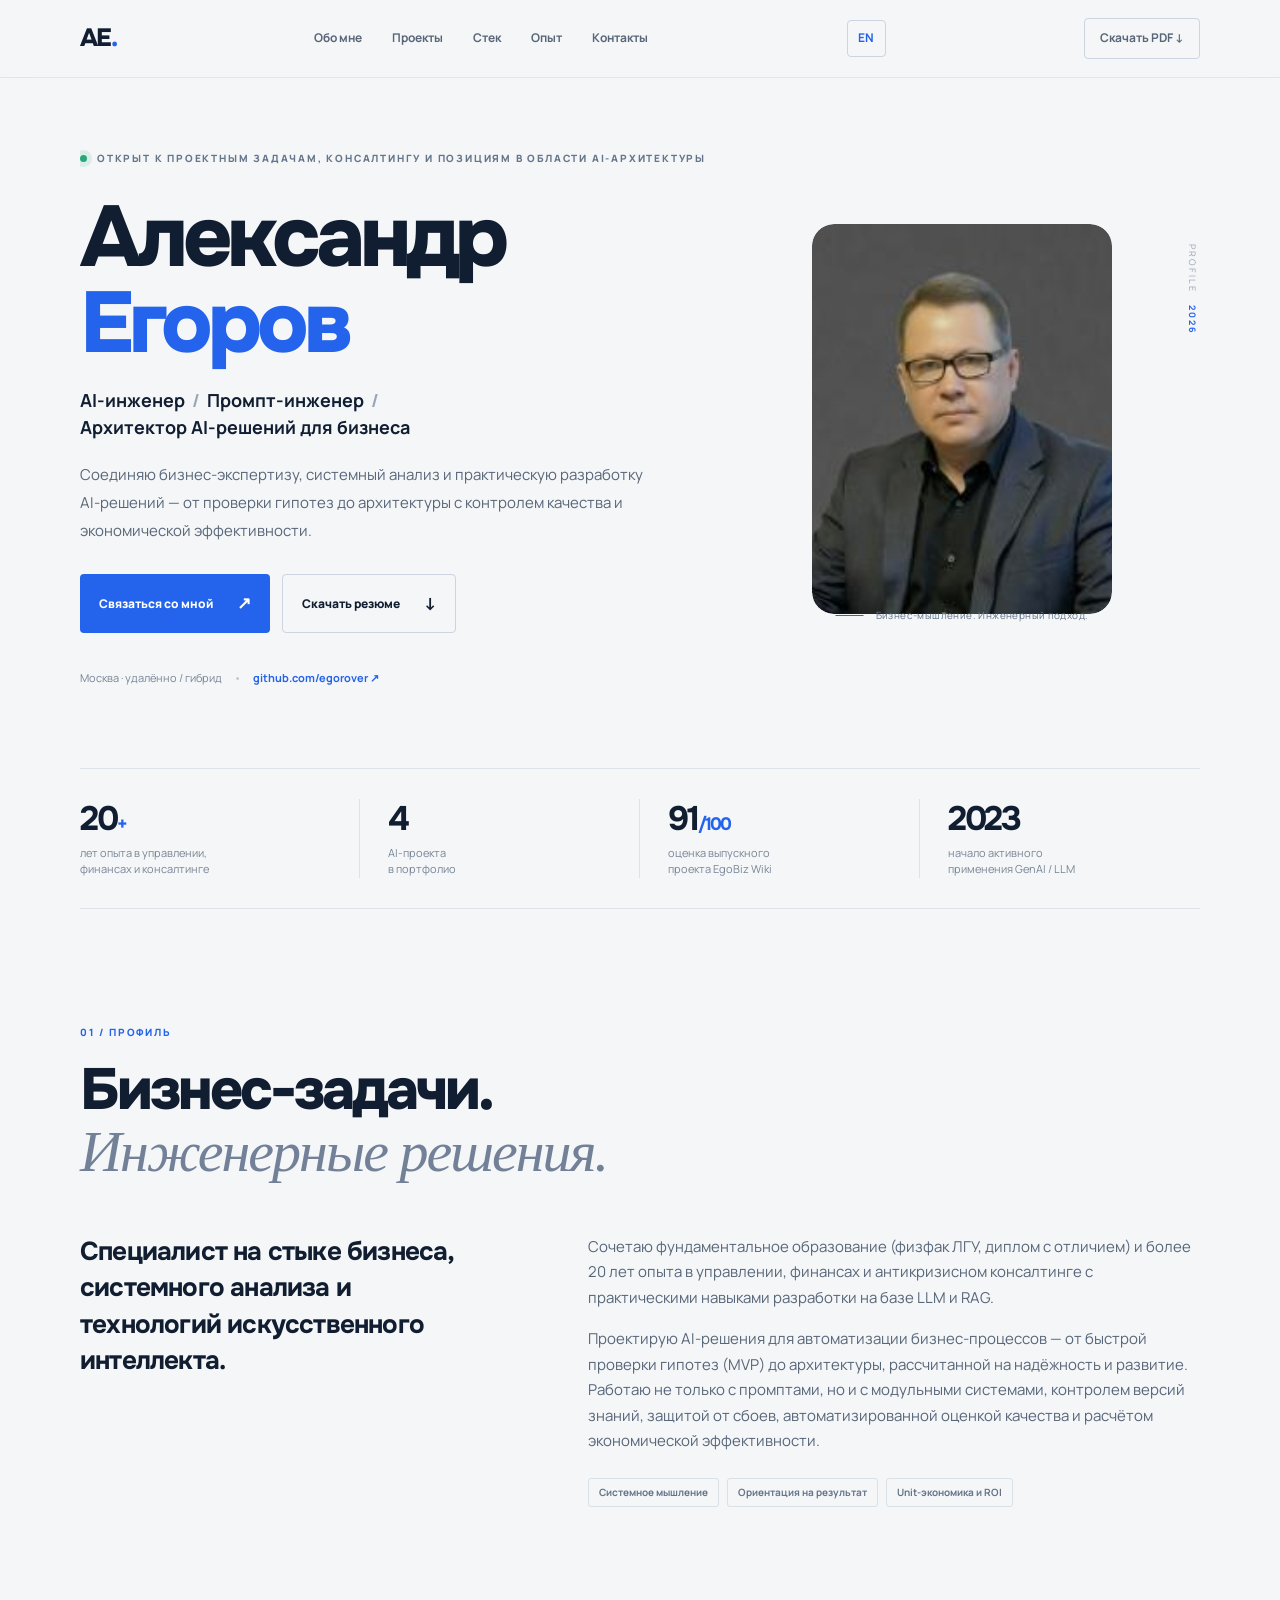
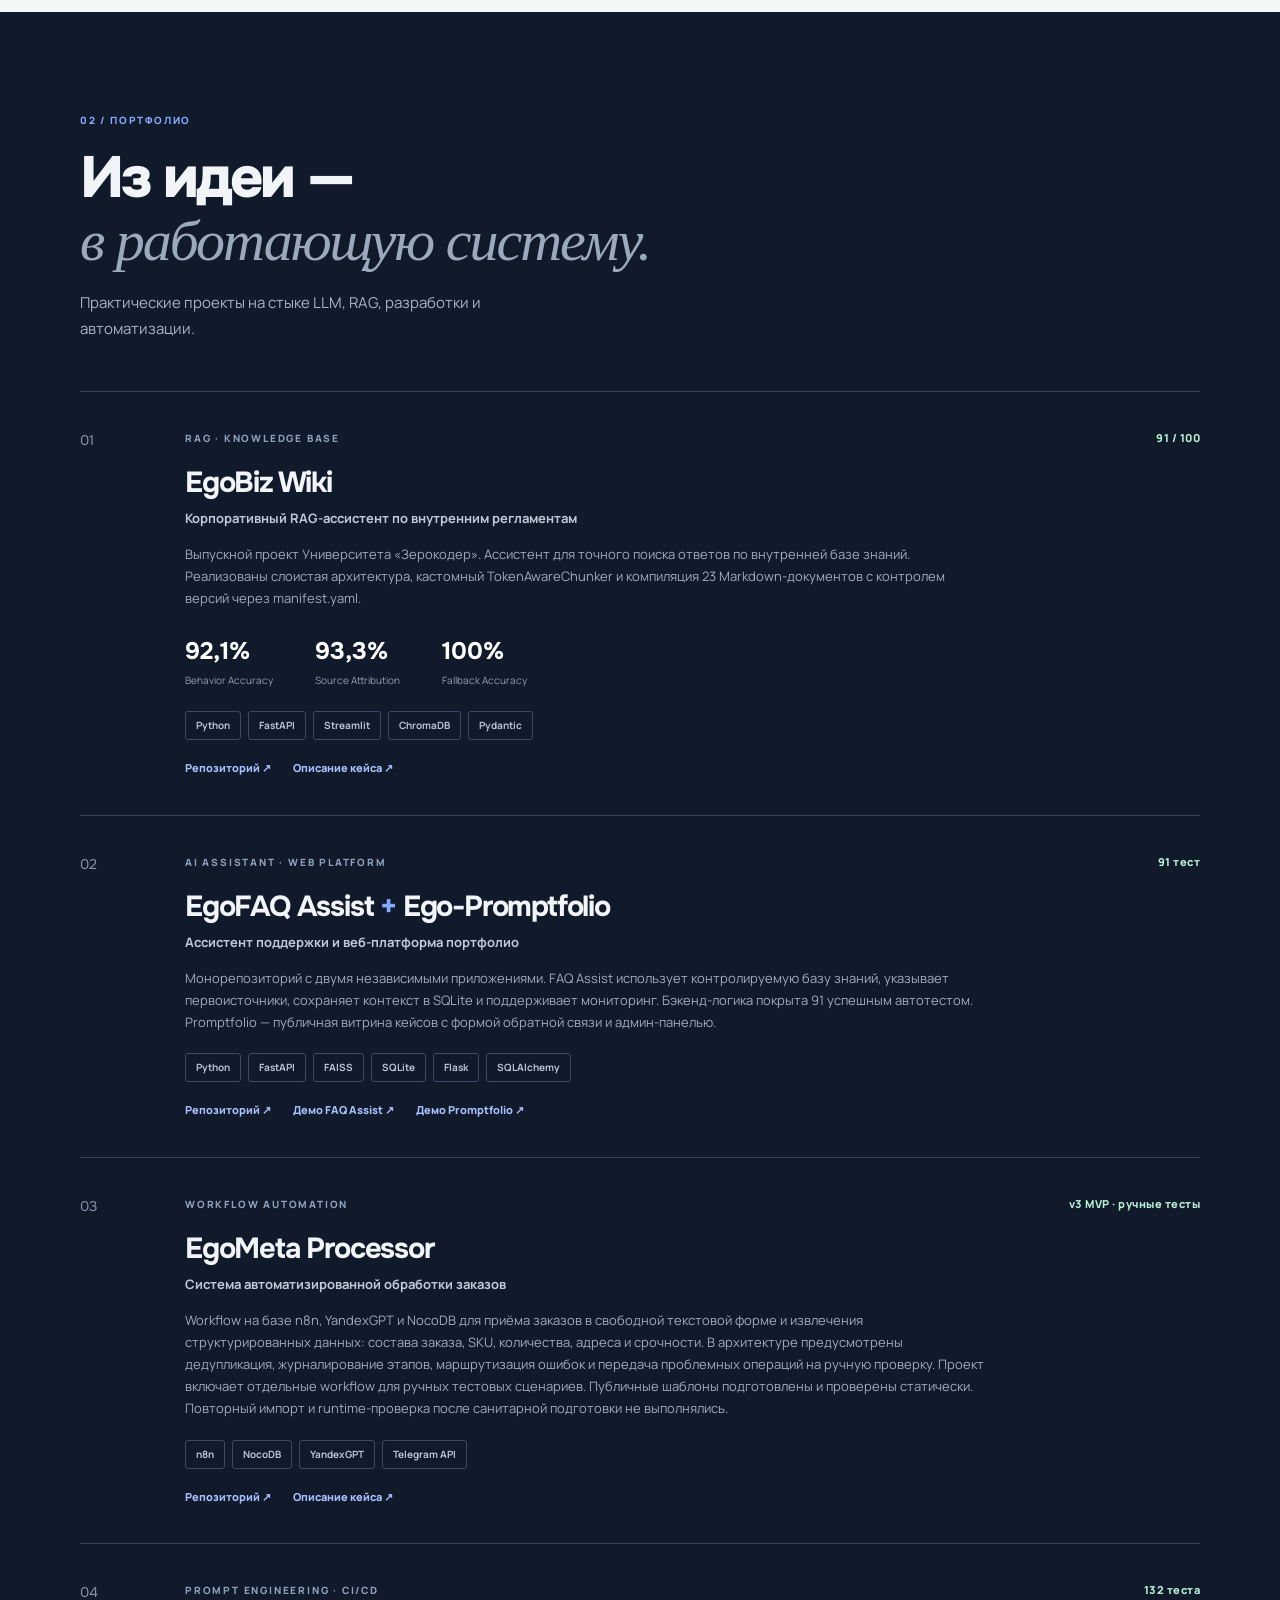
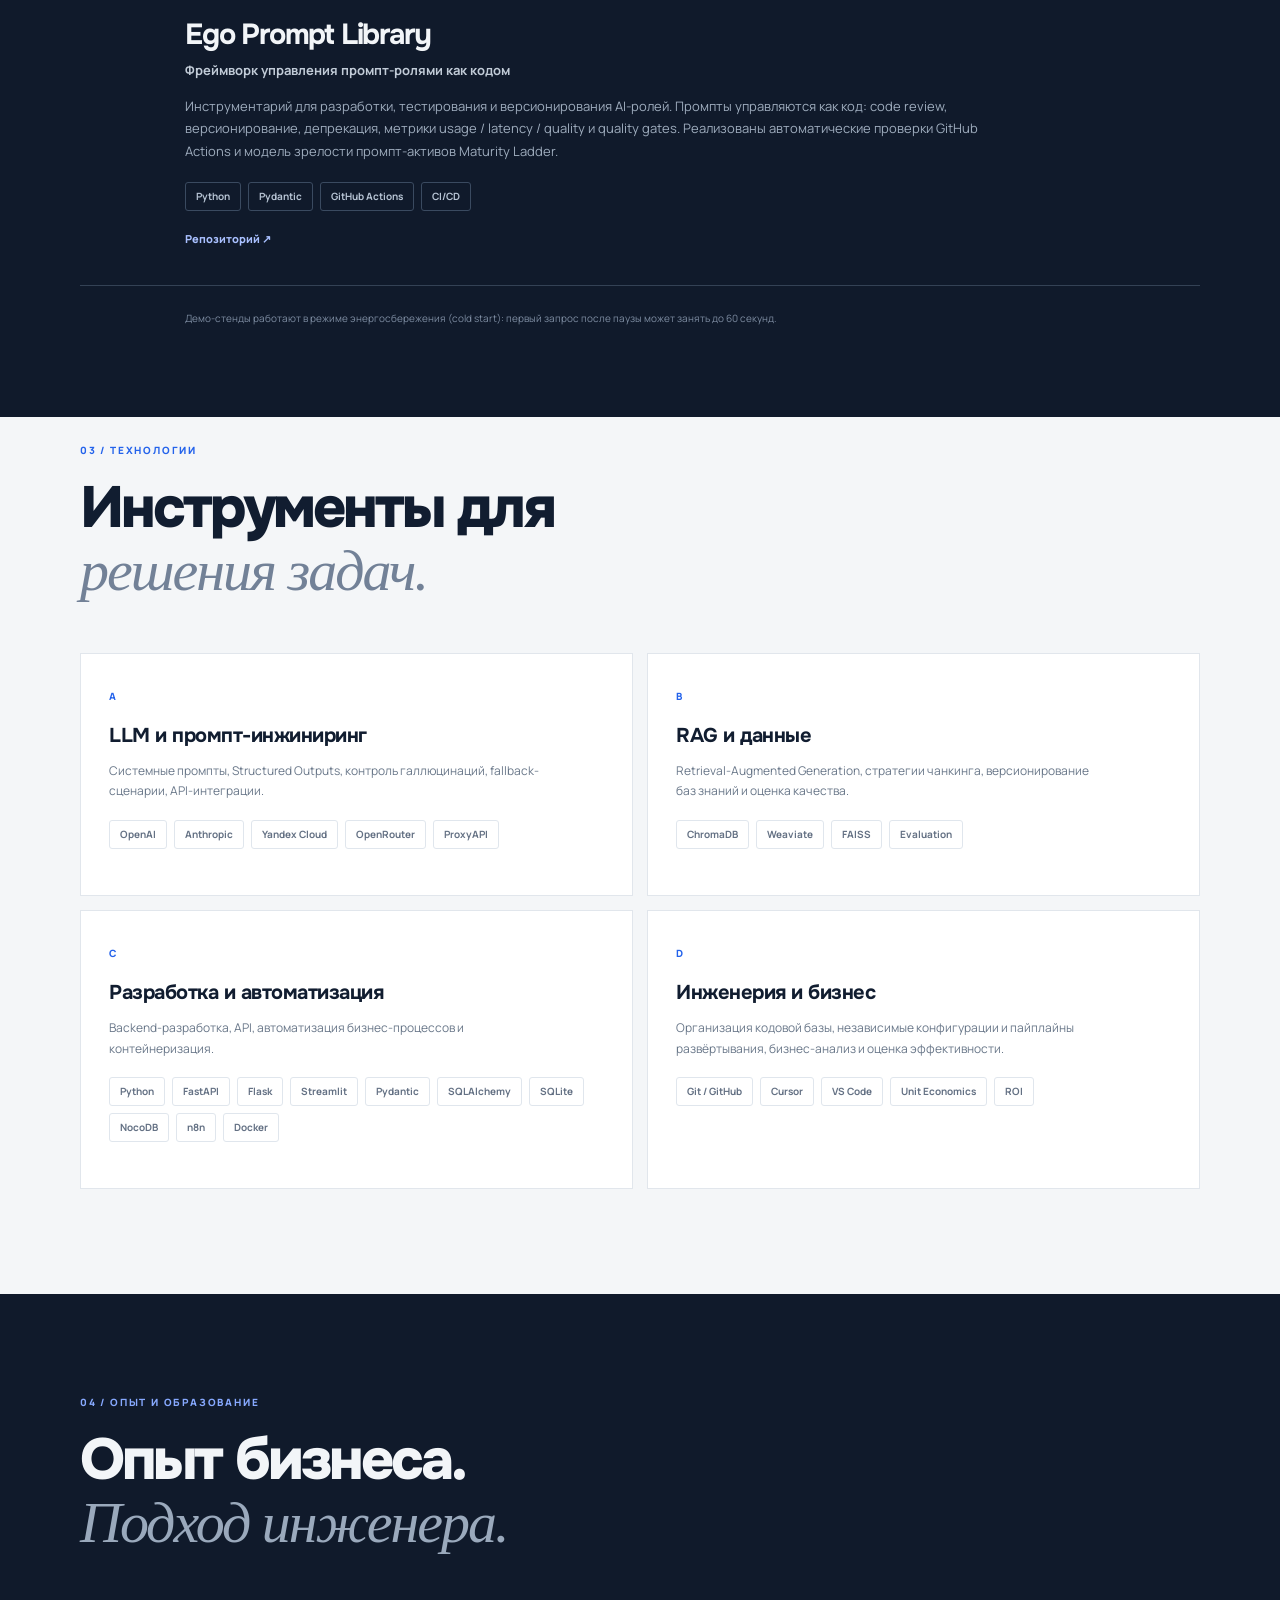
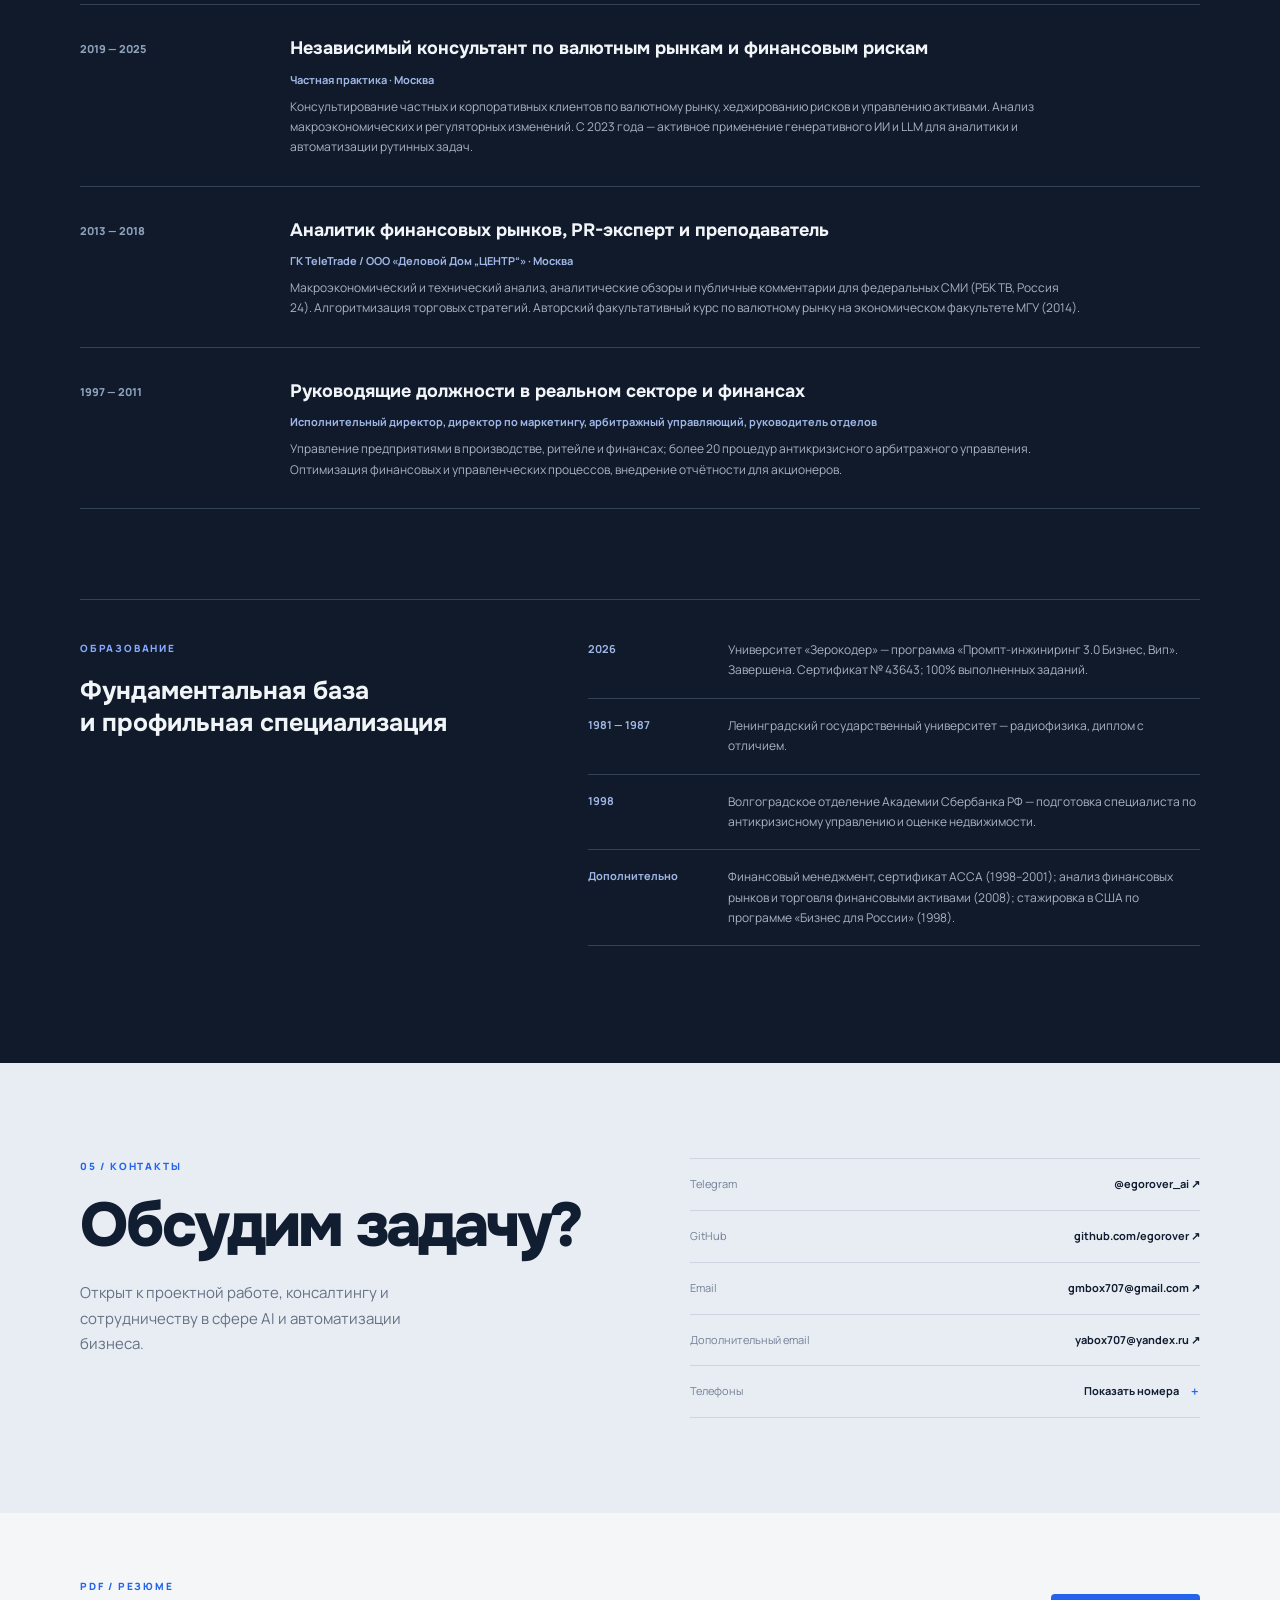
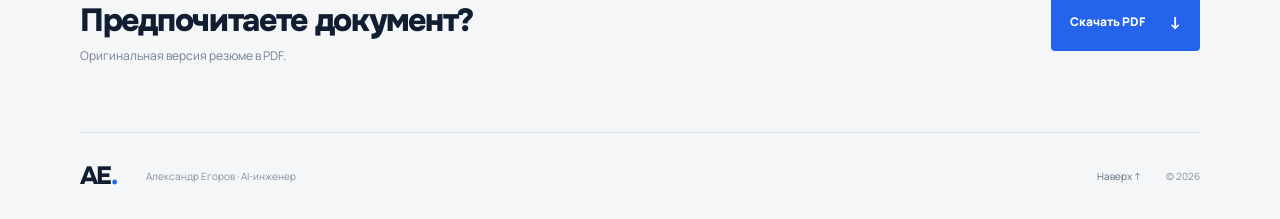
==== commit 2043be86: "Add English portfolio page and responsive layout fixes" ====
--- a/index.html
+++ b/index.html
@@ -9,6 +9,10 @@
   <meta property="og:title" content="Александр Егоров — AI-инженер">
   <meta property="og:description" content="AI-инженерия на стыке бизнеса, системного анализа и технологий ИИ. Проекты, опыт, технологии и контакты.">
   <meta property="og:image" content="assets/portrait.jpg">
+  <link rel="canonical" href="https://egorover.github.io/">
+  <link rel="alternate" hreflang="ru" href="https://egorover.github.io/">
+  <link rel="alternate" hreflang="en" href="https://egorover.github.io/en/">
+  <link rel="alternate" hreflang="x-default" href="https://egorover.github.io/">
   <title>Александр Егоров — AI-инженер</title>
   <link rel="preconnect" href="https://fonts.googleapis.com">
   <link rel="preconnect" href="https://fonts.gstatic.com" crossorigin>
@@ -21,6 +25,7 @@
     <nav aria-label="Основная навигация">
       <a href="#about">Обо мне</a><a href="#projects">Проекты</a><a href="#skills">Стек</a><a href="#experience">Опыт</a><a href="#contacts">Контакты</a>
     </nav>
+    <a class="language-switch" href="/en/" lang="en" aria-label="English version">EN</a>
     <a class="nav-cta" href="resume.pdf" download>Скачать PDF <span aria-hidden="true">↓</span></a>
   </header>
 
@@ -164,4 +169,4 @@
 
   <footer class="footer section-wrap"><a class="brand" href="#top">AE<span>.</span></a><span>Александр Егоров · AI-инженер</span><a href="#top">Наверх ↑</a><small>© 2026</small></footer>
 </body>
-</html>+</html>
--- a/styles.css
+++ b/styles.css
@@ -2,7 +2,7 @@
 @import url('https://fonts.googleapis.com/css2?family=Manrope:wght@400;500;600;700;800&family=Onest:wght@400;500;600;700;800&display=swap');
 :root{--bg:#f4f6f8;--ink:#111d30;--muted:#647184;--line:#dce2e8;--blue:#2463eb;--navy:#101a2b;--white:#fff;--mint:#b8f0d4;--serif:Georgia,serif}
 *{box-sizing:border-box}html{scroll-behavior:smooth;scroll-padding-top:90px}body{margin:0;background:var(--bg);color:var(--ink);font-family:Manrope,Arial,sans-serif;font-size:15px;line-height:1.7}a{color:inherit;text-decoration:none}.section-wrap{width:min(1120px,calc(100% - 64px));margin-inline:auto}
-.topbar{height:78px;padding:0 max(32px,calc((100vw - 1120px)/2));display:flex;align-items:center;justify-content:space-between;background:rgba(244,246,248,.92);backdrop-filter:blur(14px);position:sticky;top:0;z-index:10;border-bottom:1px solid rgba(17,29,48,.08)}.brand{font-family:Onest,sans-serif;font-weight:800;font-size:25px;letter-spacing:-2px}.brand span{color:var(--blue)}nav{display:flex;gap:30px}nav a,.nav-cta{font-size:12px;font-weight:700;color:#596679}nav a:hover,.nav-cta:hover{color:var(--blue)}.nav-cta{border:1px solid #cbd4df;padding:9px 15px;border-radius:4px}
+.topbar{height:78px;padding:0 max(32px,calc((100vw - 1120px)/2));display:flex;align-items:center;justify-content:space-between;background:rgba(244,246,248,.92);backdrop-filter:blur(14px);position:sticky;top:0;z-index:10;border-bottom:1px solid rgba(17,29,48,.08)}.brand{font-family:Onest,sans-serif;font-weight:800;font-size:25px;letter-spacing:-2px}.brand span{color:var(--blue)}nav{display:flex;gap:30px}.topbar nav a,.nav-cta,.language-switch{font-size:12px;font-weight:700;color:#596679}.topbar nav a:hover,.nav-cta:hover,.language-switch:hover{color:var(--blue)}.language-switch{border:1px solid #cbd4df;border-radius:4px;padding:7px 10px;color:var(--blue);letter-spacing:.5px}.nav-cta{border:1px solid #cbd4df;padding:9px 15px;border-radius:4px}
 .hero{min-height:625px;display:grid;grid-template-columns:1.15fr .85fr;align-items:center;position:relative;overflow:hidden;padding-block:72px 80px}.hero-copy{position:relative;z-index:2}.eyebrow,.section-kicker,.project-type{font-size:10px;letter-spacing:1.8px;font-weight:800;color:#65758a}.eyebrow{display:flex;align-items:center;gap:10px;text-transform:uppercase}.status-dot{width:7px;height:7px;background:#28a879;border-radius:50%;box-shadow:0 0 0 5px rgba(40,168,121,.12)}h1{font-family:Onest,sans-serif;font-size:clamp(54px,6.8vw,86px);line-height:1;letter-spacing:-5px;margin:28px 0 20px;font-weight:800}h1 span{color:var(--blue)}.hero-role{font-size:18px;font-weight:700;line-height:1.5;margin:0 0 20px}.hero-role i{font-style:normal;color:#9aa5b3;padding-inline:3px}.hero-intro{max-width:570px;color:#586679;font-size:15px;line-height:1.85}.hero-actions{display:flex;gap:12px;margin-top:30px}.button{display:inline-flex;align-items:center;justify-content:center;gap:24px;padding:14px 19px;font-size:12px;font-weight:800;border-radius:4px;transition:.2s}.button span{font-size:17px}.button-primary{background:var(--blue);color:#fff}.button-primary:hover{background:#174ecb;transform:translateY(-2px)}.button-ghost{border:1px solid #cbd4df}.button-ghost:hover{border-color:var(--blue);color:var(--blue)}.hero-meta{display:flex;gap:12px;align-items:center;margin-top:36px;color:#788596;font-size:11px}.hero-meta a{color:var(--blue);font-weight:700}.meta-sep{color:#b2bdc9}
 .hero-visual{position:relative;display:flex;justify-content:center;align-items:center;min-height:440px}.portrait-frame{width:min(300px,75%);height:390px;background:transparent;padding:0;position:relative;z-index:1;transform:none;box-shadow:none;border-radius:22px;overflow:hidden}.portrait-frame:before{content:none}.portrait-frame img{display:block;width:100%;height:100%;object-fit:cover;object-position:center 35%;filter:saturate(.92);border-radius:22px}.portrait-caption{position:absolute;bottom:15px;left:50%;transform:translateX(-50%);display:flex;align-items:center;justify-content:center;gap:12px;white-space:nowrap;color:#65758a;font-size:10px;letter-spacing:.4px;z-index:2}.caption-line{width:28px;height:1px;background:var(--blue)}.visual-index{position:absolute;right:0;top:45px;writing-mode:vertical-rl;font-size:9px;letter-spacing:2px;color:#9aa5b3}.visual-index b{color:var(--blue);margin-top:8px}.hero-orbit{display:none}.orbit-one{width:570px;height:570px;right:-210px;top:25px}.orbit-two{width:450px;height:450px;right:-150px;top:85px}
 .metrics{display:grid;grid-template-columns:repeat(4,1fr);border-top:1px solid var(--line);border-bottom:1px solid var(--line);padding:30px 0;margin-bottom:90px}.metrics>div{padding:0 28px;border-right:1px solid var(--line);display:flex;flex-direction:column;gap:5px}.metrics>div:first-child{padding-left:0}.metrics>div:last-child{border:0}.metrics strong{font-family:Onest,sans-serif;font-size:34px;line-height:1.2;letter-spacing:-2px}.metrics strong span{font-size:18px;color:var(--blue)}.metrics small{font-size:11px;color:#788596;line-height:1.5}
@@ -13,8 +13,8 @@
 .contact-section{background:#e8edf3;padding:95px 0}.contact-inner{display:grid;grid-template-columns:1fr 1fr;gap:100px}.contact-inner h2{font-size:clamp(40px,5vw,62px)}.contact-inner>div:first-child>p{color:#647184;max-width:380px;margin-top:20px}.contact-links{border-top:1px solid #cbd4df}.contact-links>a,.phone-details summary{display:flex;justify-content:space-between;gap:20px;padding:16px 0;border-bottom:1px solid #cbd4df;font-size:11px}.contact-links>a span,.phone-details summary span{color:#728095}.contact-links>a b,.phone-details summary b{font-size:11px}.contact-links>a:hover b{color:var(--blue)}.phone-details summary{cursor:pointer;list-style:none}.phone-details summary::-webkit-details-marker{display:none}.phone-details summary i{font-style:normal;color:var(--blue);margin-left:8px}.phone-numbers{display:flex;gap:24px;padding:12px 0;border-bottom:1px solid #cbd4df}.phone-numbers a{font-size:12px;font-weight:700;color:var(--blue)}
 .download-band{display:flex;align-items:center;justify-content:space-between;padding-block:65px}.download-band h2{font-size:32px;letter-spacing:-1.3px}.download-band p{font-size:12px;color:#728095;margin:8px 0 0}.download-band .section-kicker{margin-bottom:9px}
 .footer{border-top:1px solid var(--line);display:flex;align-items:center;gap:25px;padding-block:22px;color:#8490a0;font-size:10px}.footer .brand{color:var(--ink);margin-right:5px}.footer>a:last-of-type{margin-left:auto;color:#5f6d80}.footer small{font-size:10px}
-@media(max-width:800px){.section-wrap{width:min(100% - 40px,620px)}.topbar{height:66px;padding-inline:20px}nav{gap:14px}nav a{font-size:10px}.nav-cta{font-size:10px;padding:7px 10px}.hero{grid-template-columns:1fr .7fr;min-height:560px;padding-block:55px}.portrait-frame{height:300px;width:85%}.hero-visual{min-height:360px}.hero-meta{flex-wrap:wrap}.about-grid,.education{gap:40px}.metrics>div{padding-inline:16px}.metrics strong{font-size:29px}.contact-inner{gap:40px}}
-@media(max-width:600px){body{font-size:14px}.section-wrap{width:calc(100% - 36px)}.topbar{padding-inline:18px}.topbar nav{display:none}.nav-cta{margin-left:auto}.hero{display:flex;flex-direction:column-reverse;align-items:stretch;padding-block:30px 55px;gap:28px}.hero-visual{min-height:260px;justify-content:flex-start;padding-left:12%}.portrait-frame{height:245px;width:205px}.portrait-caption{bottom:0;left:50%;transform:translateX(-50%)}.visual-index{right:12%;top:15px}.hero-orbit{right:-360px;top:-50px}.hero-copy h1{font-size:58px;letter-spacing:-4px;margin:20px 0}.hero-role{font-size:15px}.hero-intro{font-size:13px}.hero-actions{flex-wrap:wrap}.button{padding:12px 14px;gap:15px}.hero-meta{font-size:10px;margin-top:25px}.metrics{grid-template-columns:repeat(2,1fr);row-gap:24px;margin-bottom:65px;padding:24px 0}.metrics>div{padding-inline:14px;border-right:0}.metrics>div:nth-child(odd){padding-left:0;border-right:1px solid var(--line)}.metrics>div:nth-child(even){padding-left:20px}.metrics strong{font-size:30px}.content-section{padding-bottom:70px}.section-heading{margin-bottom:35px}.section-heading h2{font-size:42px;letter-spacing:-2px}.about-grid,.contact-inner,.education{grid-template-columns:1fr;gap:25px}.about-lead{font-size:22px}.projects-section,.experience-section{padding:70px 0}.project-card{grid-template-columns:32px 1fr;gap:12px;padding:28px 0}.project-card h3{font-size:24px}.project-results{gap:18px}.project-results b{font-size:20px}.project-results small{font-size:9px}.project-footnote{margin-left:44px}.skills-grid{grid-template-columns:1fr}.skill-card{min-height:0;padding:22px}.timeline-item{grid-template-columns:1fr;gap:8px;padding:22px 0}.timeline-date{padding:0}.education{margin-top:60px;padding-top:30px}.education-list>div{grid-template-columns:90px 1fr;gap:12px}.contact-section{padding:70px 0}.contact-inner h2{font-size:44px}.contact-links>a,.phone-details summary{font-size:10px}.contact-links>a b,.phone-details summary b{font-size:10px}.phone-numbers{flex-direction:column;gap:8px}.download-band{padding-block:45px;align-items:flex-start;gap:25px;flex-direction:column}.download-band h2{font-size:28px}.footer{flex-wrap:wrap;gap:14px}.footer span{flex:1}.footer>a:last-of-type{margin-left:0}}
+@media(max-width:800px){.hero-visual{padding-bottom:22px}.portrait-caption{bottom:-5px}.section-wrap{width:min(100% - 40px,620px)}.topbar{height:66px;padding-inline:20px}nav{gap:14px}nav a{font-size:10px}.nav-cta{font-size:10px;padding:7px 10px}.language-switch{font-size:10px;padding:6px 8px}.hero{grid-template-columns:1fr .7fr;min-height:560px;padding-block:55px}.portrait-frame{height:300px;width:85%}.hero-visual{min-height:360px}.hero-meta{flex-wrap:wrap}.about-grid,.education{gap:40px}.metrics>div{padding-inline:16px}.metrics strong{font-size:29px}.contact-inner{gap:40px}}
+@media(max-width:600px){body{font-size:14px}.section-wrap{width:calc(100% - 36px)}.topbar{height:66px;padding-inline:18px;gap:10px}.topbar nav{display:none}.language-switch{margin-left:auto;flex:0 0 auto}.nav-cta{flex:0 1 auto;padding-inline:7px;font-size:9px;white-space:nowrap}.topbar{min-width:0}.brand{flex:0 0 auto}.hero{display:flex;flex-direction:column-reverse;align-items:stretch;padding-block:30px 55px;gap:28px;overflow:visible}.hero-visual{min-height:285px;justify-content:center;padding-left:0}.eyebrow{align-items:flex-start}.hero-copy,.hero-intro,.eyebrow{min-width:0;width:100%;max-width:100%;overflow-wrap:anywhere}.hero-intro{word-break:normal;min-width:0;width:100%;overflow-wrap:break-word}.eyebrow{letter-spacing:1px;white-space:normal}.hero-copy h1{font-size:clamp(38px,12vw,52px);letter-spacing:normal;overflow-wrap:anywhere;margin:20px 0}.hero-role{font-size:15px;overflow-wrap:anywhere}.portrait-frame{height:245px;width:205px}.portrait-caption{bottom:-5px;left:50%;transform:translateX(-50%)}.visual-index{right:12%;top:15px}.hero-orbit{right:-360px;top:-50px}.hero-intro{font-size:13px;max-width:100%}.hero-actions{flex-wrap:wrap;min-width:0}.button{padding:12px 14px;gap:15px}.hero-meta{font-size:10px;margin-top:25px}.metrics{grid-template-columns:repeat(2,1fr);row-gap:24px;margin-bottom:65px;padding:24px 0}.metrics>div{padding-inline:14px;border-right:0}.metrics>div:nth-child(odd){padding-left:0;border-right:1px solid var(--line)}.metrics>div:nth-child(even){padding-left:20px}.metrics strong{font-size:30px}.content-section{padding-bottom:70px}.section-heading{margin-bottom:35px}.section-heading h2{font-size:42px;letter-spacing:-2px}.about-grid,.contact-inner,.education{grid-template-columns:1fr;gap:25px}.about-lead{font-size:22px}.projects-section,.experience-section{padding:70px 0}.project-card{grid-template-columns:32px 1fr;gap:12px;padding:28px 0}.project-card h3{font-size:24px}.project-results{gap:18px}.project-results b{font-size:20px}.project-results small{font-size:9px}.project-footnote{margin-left:44px}.skills-grid{grid-template-columns:1fr}.skill-card{min-height:0;padding:22px}.timeline-item{grid-template-columns:1fr;gap:8px;padding:22px 0}.timeline-date{padding:0}.education{margin-top:60px;padding-top:30px}.education-list>div{grid-template-columns:90px 1fr;gap:12px}.contact-section{padding:70px 0}.contact-inner h2{font-size:44px}.contact-links>a,.phone-details summary{font-size:10px}.contact-links>a b,.phone-details summary b{font-size:10px}.phone-numbers{flex-direction:column;gap:8px}.download-band{padding-block:45px;align-items:flex-start;gap:25px;flex-direction:column}.download-band h2{font-size:28px}.footer{flex-wrap:wrap;gap:14px}.footer span{flex:1}.footer>a:last-of-type{margin-left:0}}
 @media(prefers-reduced-motion:reduce){html{scroll-behavior:auto}*,*:before,*:after{transition:none!important}}
 /*
   Portrait layout correction for egorover.github.io
@@ -87,5 +87,58 @@
     right: auto;
     bottom: 0;
     transform: translateX(-50%);
+    width: min(205px, calc(100vw - 48px));
+    white-space: normal;
   }
 }
+
+@media (max-width: 600px) {
+  .topbar {
+    justify-content: flex-start;
+    gap: 10px;
+  }
+
+  .brand {
+    flex: 0 0 auto;
+  }
+
+  .language-switch {
+    flex: 0 0 auto;
+    margin-left: auto;
+  }
+
+  .nav-cta {
+    flex: 0 1 auto;
+    padding-inline: 7px;
+    font-size: 9px;
+    white-space: nowrap;
+  }
+
+  .hero {
+    overflow: visible;
+  }
+
+  .hero-copy,
+  .hero-intro,
+  .eyebrow,
+  .hero-role {
+    min-width: 0;
+    max-width: 100%;
+    overflow-wrap: anywhere;
+  }
+
+  .hero-copy h1 {
+    font-size: clamp(36px, 11vw, 48px);
+    letter-spacing: -1px;
+  }
+
+  .hero-intro {
+    padding-right: 6px;
+  }
+}
+
+@media (max-width: 340px) {
+  html[lang="ru"] .content-section#skills .section-heading h2 {
+    font-size: 36px;
+  }
+}
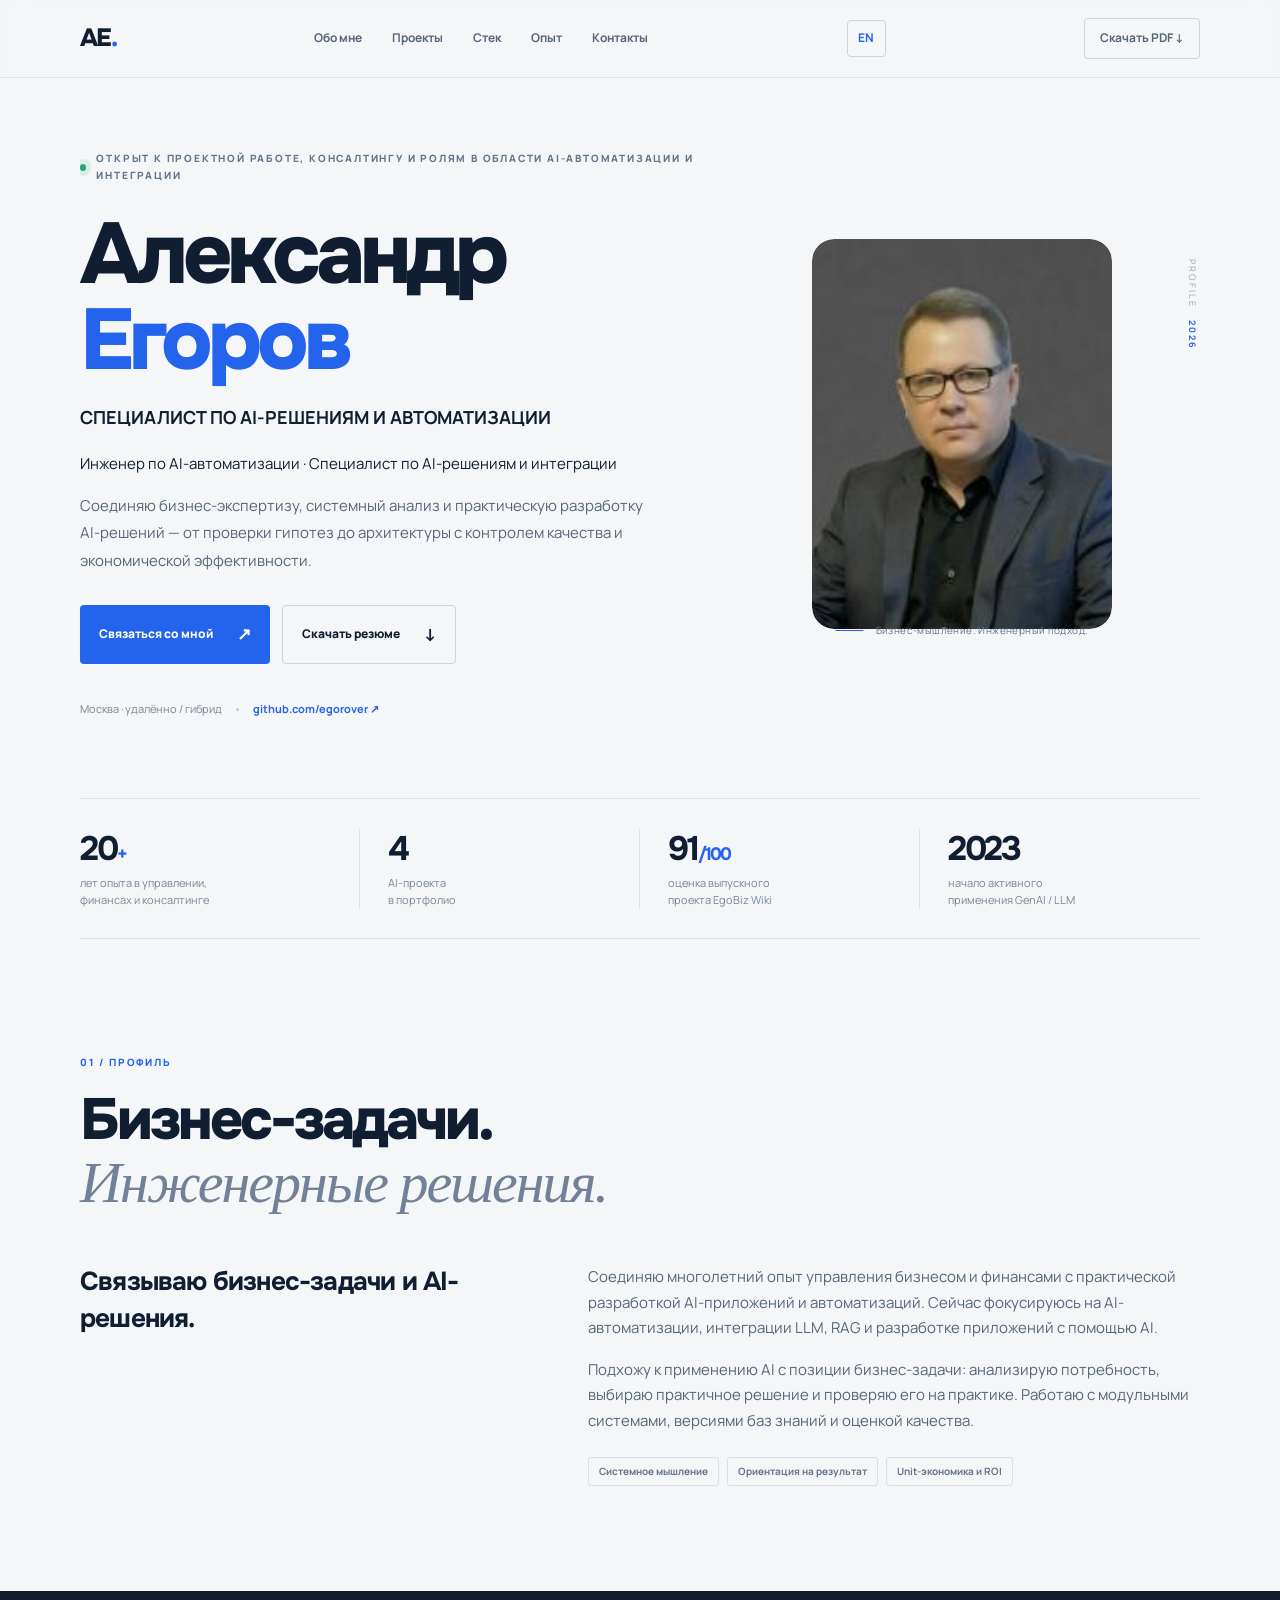
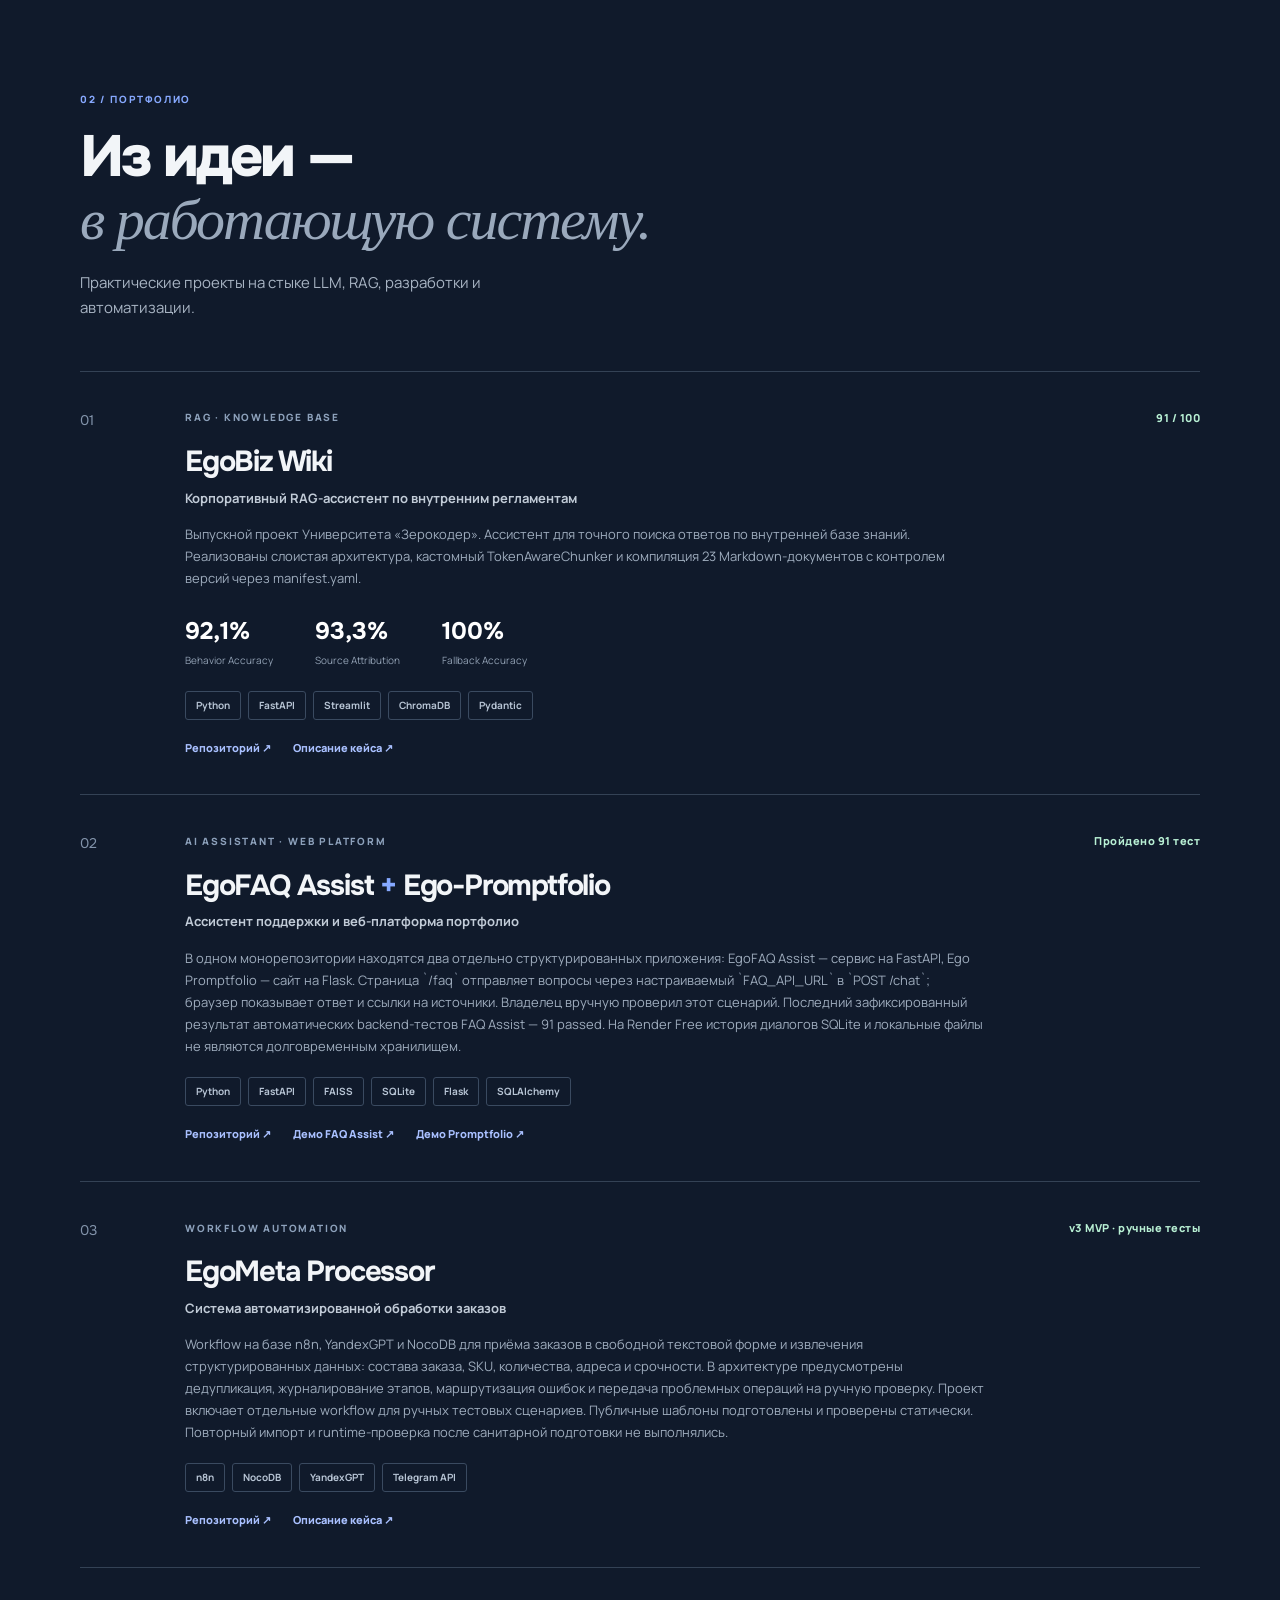
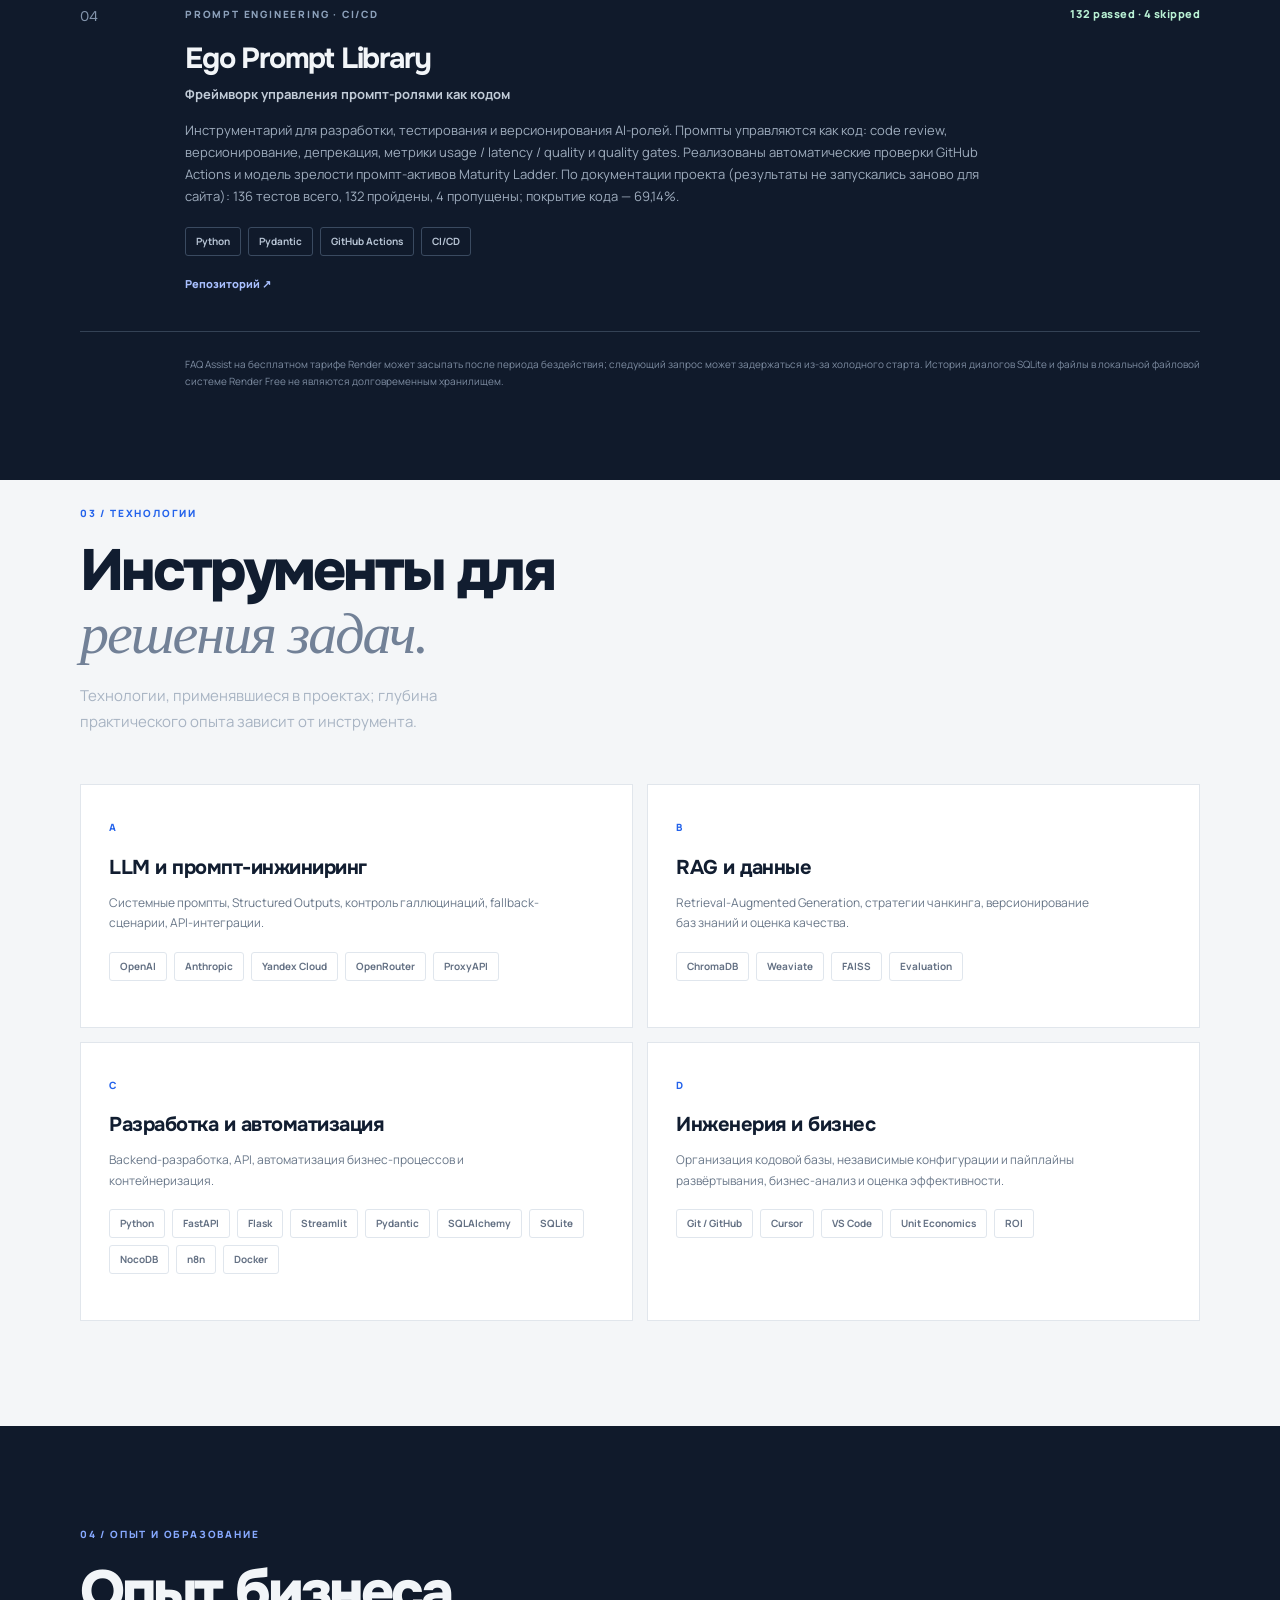
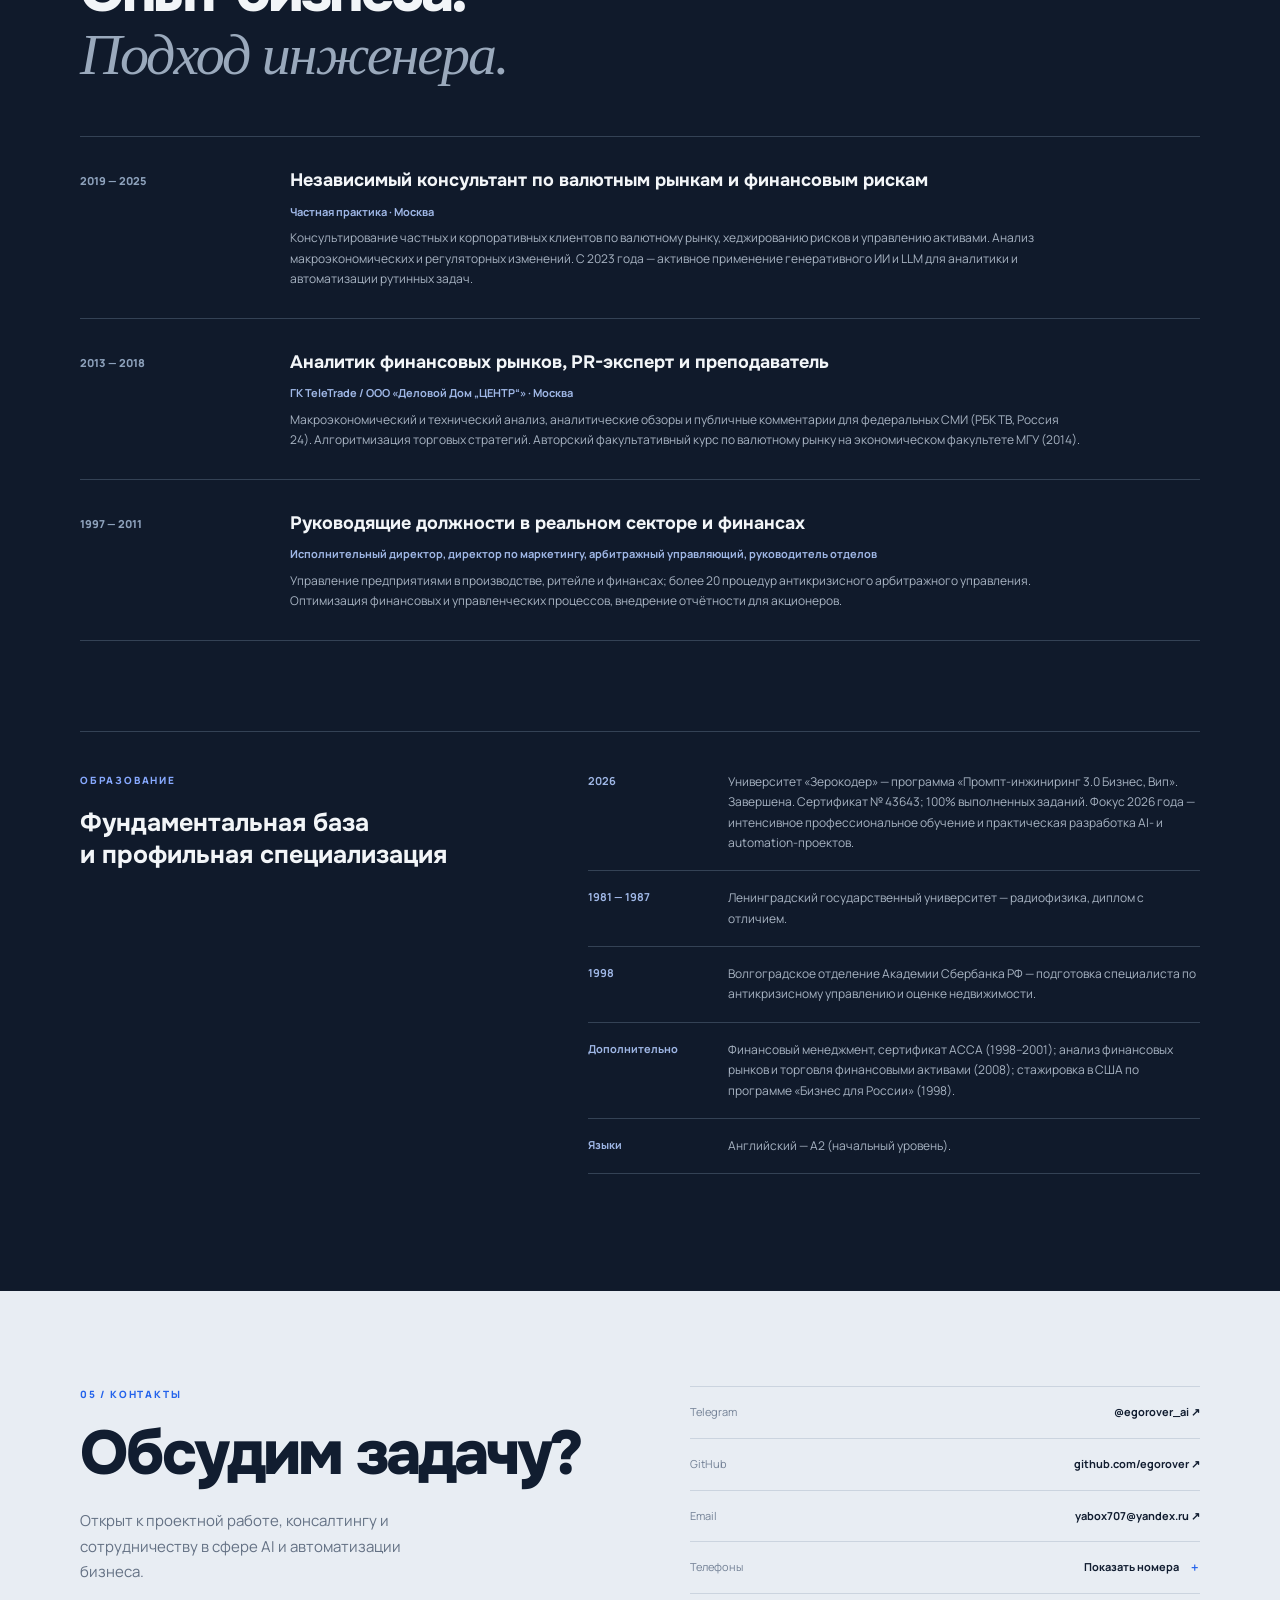
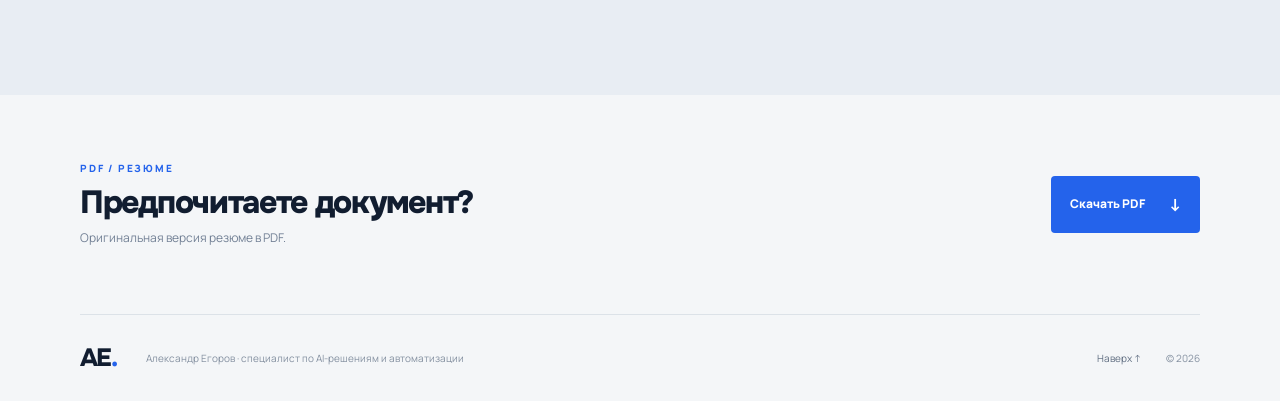
==== commit 33827faa: "Publish aligned RU and EN portfolio with English CV" ====
--- a/index.html
+++ b/index.html
@@ -4,16 +4,16 @@
   <meta charset="utf-8">
   <meta name="viewport" content="width=device-width, initial-scale=1">
   <meta name="theme-color" content="#101a2b">
-  <meta name="description" content="Александр Егоров — AI-инженер, промпт-инженер и архитектор AI-решений для бизнеса. LLM, RAG, Python, автоматизация бизнес-процессов.">
+  <meta name="description" content="Александр Егоров — специалист по AI-решениям и автоматизации. Связываю бизнес-задачи и AI-решения. LLM, RAG, Python и автоматизация процессов.">
   <meta property="og:type" content="website">
-  <meta property="og:title" content="Александр Егоров — AI-инженер">
-  <meta property="og:description" content="AI-инженерия на стыке бизнеса, системного анализа и технологий ИИ. Проекты, опыт, технологии и контакты.">
+  <meta property="og:title" content="Александр Егоров — специалист по AI-решениям и автоматизации">
+  <meta property="og:description" content="Связываю бизнес-задачи и AI-решения. Проекты, опыт, автоматизация и интеграция AI-систем.">
   <meta property="og:image" content="assets/portrait.jpg">
   <link rel="canonical" href="https://egorover.github.io/">
   <link rel="alternate" hreflang="ru" href="https://egorover.github.io/">
   <link rel="alternate" hreflang="en" href="https://egorover.github.io/en/">
   <link rel="alternate" hreflang="x-default" href="https://egorover.github.io/">
-  <title>Александр Егоров — AI-инженер</title>
+  <title>Александр Егоров — специалист по AI-решениям и автоматизации</title>
   <link rel="preconnect" href="https://fonts.googleapis.com">
   <link rel="preconnect" href="https://fonts.gstatic.com" crossorigin>
   <link href="https://fonts.googleapis.com/css2?family=Manrope:wght@400;500;600;700;800&family=Onest:wght@400;500;600;700;800&display=swap" rel="stylesheet">
@@ -32,9 +32,10 @@
   <main id="top">
     <section class="hero section-wrap">
       <div class="hero-copy">
-        <div class="eyebrow"><span class="status-dot"></span> Открыт к проектным задачам, консалтингу и позициям в области AI-архитектуры</div>
+        <div class="eyebrow"><span class="status-dot"></span> Открыт к проектной работе, консалтингу и ролям в области AI-автоматизации и интеграции</div>
         <h1>Александр<br><span>Егоров</span></h1>
-        <p class="hero-role">AI-инженер <i>/</i> Промпт-инженер <i>/</i><br class="desktop-break"> Архитектор AI-решений для бизнеса</p>
+        <p class="hero-role">СПЕЦИАЛИСТ ПО AI-РЕШЕНИЯМ И АВТОМАТИЗАЦИИ</p>
+        <p class="hero-target-roles">Инженер по AI-автоматизации · Специалист по AI-решениям и интеграции</p>
         <p class="hero-intro">Соединяю бизнес-экспертизу, системный анализ и практическую разработку AI-решений — от проверки гипотез до архитектуры с контролем качества и экономической эффективности.</p>
         <div class="hero-actions">
           <a class="button button-primary" href="#contacts">Связаться со мной <span>↗</span></a>
@@ -60,10 +61,10 @@
     <section class="content-section section-wrap" id="about">
       <div class="section-heading"><span class="section-kicker">01 / ПРОФИЛЬ</span><h2>Бизнес-задачи.<br><em>Инженерные решения.</em></h2></div>
       <div class="about-grid">
-        <p class="about-lead">Специалист на стыке бизнеса, системного анализа и технологий искусственного интеллекта.</p>
+        <p class="about-lead">Связываю бизнес-задачи и AI-решения.</p>
         <div class="about-text">
-          <p>Сочетаю фундаментальное образование (физфак ЛГУ, диплом с отличием) и более 20 лет опыта в управлении, финансах и антикризисном консалтинге с практическими навыками разработки на базе LLM и RAG.</p>
-          <p>Проектирую AI-решения для автоматизации бизнес-процессов — от быстрой проверки гипотез (MVP) до архитектуры, рассчитанной на надёжность и развитие. Работаю не только с промптами, но и с модульными системами, контролем версий знаний, защитой от сбоев, автоматизированной оценкой качества и расчётом экономической эффективности.</p>
+          <p>Соединяю многолетний опыт управления бизнесом и финансами с практической разработкой AI-приложений и автоматизаций. Сейчас фокусируюсь на AI-автоматизации, интеграции LLM, RAG и разработке приложений с помощью AI.</p>
+          <p>Подхожу к применению AI с позиции бизнес-задачи: анализирую потребность, выбираю практичное решение и проверяю его на практике. Работаю с модульными системами, версиями баз знаний и оценкой качества.</p>
           <div class="about-tags"><span>Системное мышление</span><span>Ориентация на результат</span><span>Unit-экономика и ROI</span></div>
         </div>
       </div>
@@ -86,9 +87,9 @@
 
           <article class="project-card">
             <div class="project-number">02</div><div class="project-main">
-              <div class="project-topline"><span class="project-type">AI ASSISTANT · WEB PLATFORM</span><span class="project-score">91 тест</span></div>
+              <div class="project-topline"><span class="project-type">AI ASSISTANT · WEB PLATFORM</span><span class="project-score">Пройдено 91 тест</span></div>
               <h3>EgoFAQ Assist <span class="plus">+</span> Ego-Promptfolio</h3><p class="project-subtitle">Ассистент поддержки и веб-платформа портфолио</p>
-              <p>Монорепозиторий с двумя независимыми приложениями. FAQ Assist использует контролируемую базу знаний, указывает первоисточники, сохраняет контекст в SQLite и поддерживает мониторинг. Бэкенд-логика покрыта 91 успешным автотестом. Promptfolio — публичная витрина кейсов с формой обратной связи и админ-панелью.</p>
+              <p>В одном монорепозитории находятся два отдельно структурированных приложения: EgoFAQ Assist — сервис на FastAPI, Ego Promptfolio — сайт на Flask. Страница `/faq` отправляет вопросы через настраиваемый `FAQ_API_URL` в `POST /chat`; браузер показывает ответ и ссылки на источники. Владелец вручную проверил этот сценарий. Последний зафиксированный результат автоматических backend-тестов FAQ Assist — 91 passed. На Render Free история диалогов SQLite и локальные файлы не являются долговременным хранилищем.</p>
               <div class="chips"><span>Python</span><span>FastAPI</span><span>FAISS</span><span>SQLite</span><span>Flask</span><span>SQLAlchemy</span></div>
               <div class="project-links"><a href="https://github.com/egorover/ego-faq-assist" target="_blank" rel="noopener noreferrer">Репозиторий ↗</a><a href="https://ego-faq-assist.onrender.com" target="_blank" rel="noopener noreferrer">Демо FAQ Assist ↗</a><a href="https://ego-promptfolio.onrender.com" target="_blank" rel="noopener noreferrer">Демо Promptfolio ↗</a></div>
             </div>
@@ -106,20 +107,20 @@
 
           <article class="project-card">
             <div class="project-number">04</div><div class="project-main">
-              <div class="project-topline"><span class="project-type">PROMPT ENGINEERING · CI/CD</span><span class="project-score">132 теста</span></div>
+              <div class="project-topline"><span class="project-type">PROMPT ENGINEERING · CI/CD</span><span class="project-score">132 passed · 4 skipped</span></div>
               <h3>Ego Prompt Library</h3><p class="project-subtitle">Фреймворк управления промпт-ролями как кодом</p>
-              <p>Инструментарий для разработки, тестирования и версионирования AI-ролей. Промпты управляются как код: code review, версионирование, депрекация, метрики usage / latency / quality и quality gates. Реализованы автоматические проверки GitHub Actions и модель зрелости промпт-активов Maturity Ladder.</p>
+              <p>Инструментарий для разработки, тестирования и версионирования AI-ролей. Промпты управляются как код: code review, версионирование, депрекация, метрики usage / latency / quality и quality gates. Реализованы автоматические проверки GitHub Actions и модель зрелости промпт-активов Maturity Ladder. По документации проекта (результаты не запускались заново для сайта): 136 тестов всего, 132 пройдены, 4 пропущены; покрытие кода — 69,14%.</p>
               <div class="chips"><span>Python</span><span>Pydantic</span><span>GitHub Actions</span><span>CI/CD</span></div>
               <div class="project-links"><a href="https://github.com/egorover/ego-prompt-library" target="_blank" rel="noopener noreferrer">Репозиторий ↗</a></div>
             </div>
           </article>
         </div>
-        <p class="project-footnote">Демо-стенды работают в режиме энергосбережения (cold start): первый запрос после паузы может занять до 60 секунд.</p>
+        <p class="project-footnote">FAQ Assist на бесплатном тарифе Render может засыпать после периода бездействия; следующий запрос может задержаться из-за холодного старта. История диалогов SQLite и файлы в локальной файловой системе Render Free не являются долговременным хранилищем.</p>
       </div>
     </section>
 
     <section class="content-section section-wrap" id="skills">
-      <div class="section-heading"><span class="section-kicker">03 / ТЕХНОЛОГИИ</span><h2>Инструменты для<br><em>решения задач.</em></h2></div>
+      <div class="section-heading"><span class="section-kicker">03 / ТЕХНОЛОГИИ</span><h2>Инструменты для<br><em>решения задач.</em></h2><p class="heading-note">Технологии, применявшиеся в проектах; глубина практического опыта зависит от инструмента.</p></div>
       <div class="skills-grid">
         <div class="skill-card"><span class="skill-index">A</span><h3>LLM и промпт-инжиниринг</h3><p>Системные промпты, Structured Outputs, контроль галлюцинаций, fallback-сценарии, API-интеграции.</p><div class="chips"><span>OpenAI</span><span>Anthropic</span><span>Yandex Cloud</span><span>OpenRouter</span><span>ProxyAPI</span></div></div>
         <div class="skill-card"><span class="skill-index">B</span><h3>RAG и данные</h3><p>Retrieval-Augmented Generation, стратегии чанкинга, версионирование баз знаний и оценка качества.</p><div class="chips"><span>ChromaDB</span><span>Weaviate</span><span>FAISS</span><span>Evaluation</span></div></div>
@@ -139,10 +140,11 @@
         <div class="education">
           <div><span class="section-kicker">ОБРАЗОВАНИЕ</span><h3>Фундаментальная база<br>и профильная специализация</h3></div>
           <div class="education-list">
-            <div><b>2026</b><p>Университет «Зерокодер» — программа «Промпт-инжиниринг 3.0 Бизнес, Вип». Завершена. Сертификат № 43643; 100% выполненных заданий.</p></div>
+            <div><b>2026</b><p>Университет «Зерокодер» — программа «Промпт-инжиниринг 3.0 Бизнес, Вип». Завершена. Сертификат № 43643; 100% выполненных заданий. Фокус 2026 года — интенсивное профессиональное обучение и практическая разработка AI- и automation-проектов.</p></div>
             <div><b>1981 — 1987</b><p>Ленинградский государственный университет — радиофизика, диплом с отличием.</p></div>
             <div><b>1998</b><p>Волгоградское отделение Академии Сбербанка РФ — подготовка специалиста по антикризисному управлению и оценке недвижимости.</p></div>
             <div><b>Дополнительно</b><p>Финансовый менеджмент, сертификат ACCA (1998–2001); анализ финансовых рынков и торговля финансовыми активами (2008); стажировка в США по программе «Бизнес для России» (1998).</p></div>
+            <div><b>Языки</b><p>Английский — A2 (начальный уровень).</p></div>
           </div>
         </div>
       </div>
@@ -154,8 +156,7 @@
         <div class="contact-links">
           <a href="https://t.me/egorover_ai" target="_blank" rel="noopener noreferrer"><span>Telegram</span><b>@egorover_ai ↗</b></a>
           <a href="https://github.com/egorover" target="_blank" rel="noopener noreferrer"><span>GitHub</span><b>github.com/egorover ↗</b></a>
-          <a href="mailto:gmbox707@gmail.com"><span>Email</span><b>gmbox707@gmail.com ↗</b></a>
-          <a href="mailto:yabox707@yandex.ru"><span>Дополнительный email</span><b>yabox707@yandex.ru ↗</b></a>
+          <a href="mailto:yabox707@yandex.ru"><span>Email</span><b>yabox707@yandex.ru ↗</b></a>
           <details class="phone-details"><summary><span>Телефоны</span><b>Показать номера <i>＋</i></b></summary><div class="phone-numbers"><a href="tel:+79259890223">+7 (925) 989-0223</a><a href="tel:+79269890223">+7 (926) 989-0223</a></div></details>
         </div>
       </div>
@@ -167,6 +168,6 @@
     </section>
   </main>
 
-  <footer class="footer section-wrap"><a class="brand" href="#top">AE<span>.</span></a><span>Александр Егоров · AI-инженер</span><a href="#top">Наверх ↑</a><small>© 2026</small></footer>
+  <footer class="footer section-wrap"><a class="brand" href="#top">AE<span>.</span></a><span>Александр Егоров · специалист по AI-решениям и автоматизации</span><a href="#top">Наверх ↑</a><small>© 2026</small></footer>
 </body>
 </html>
